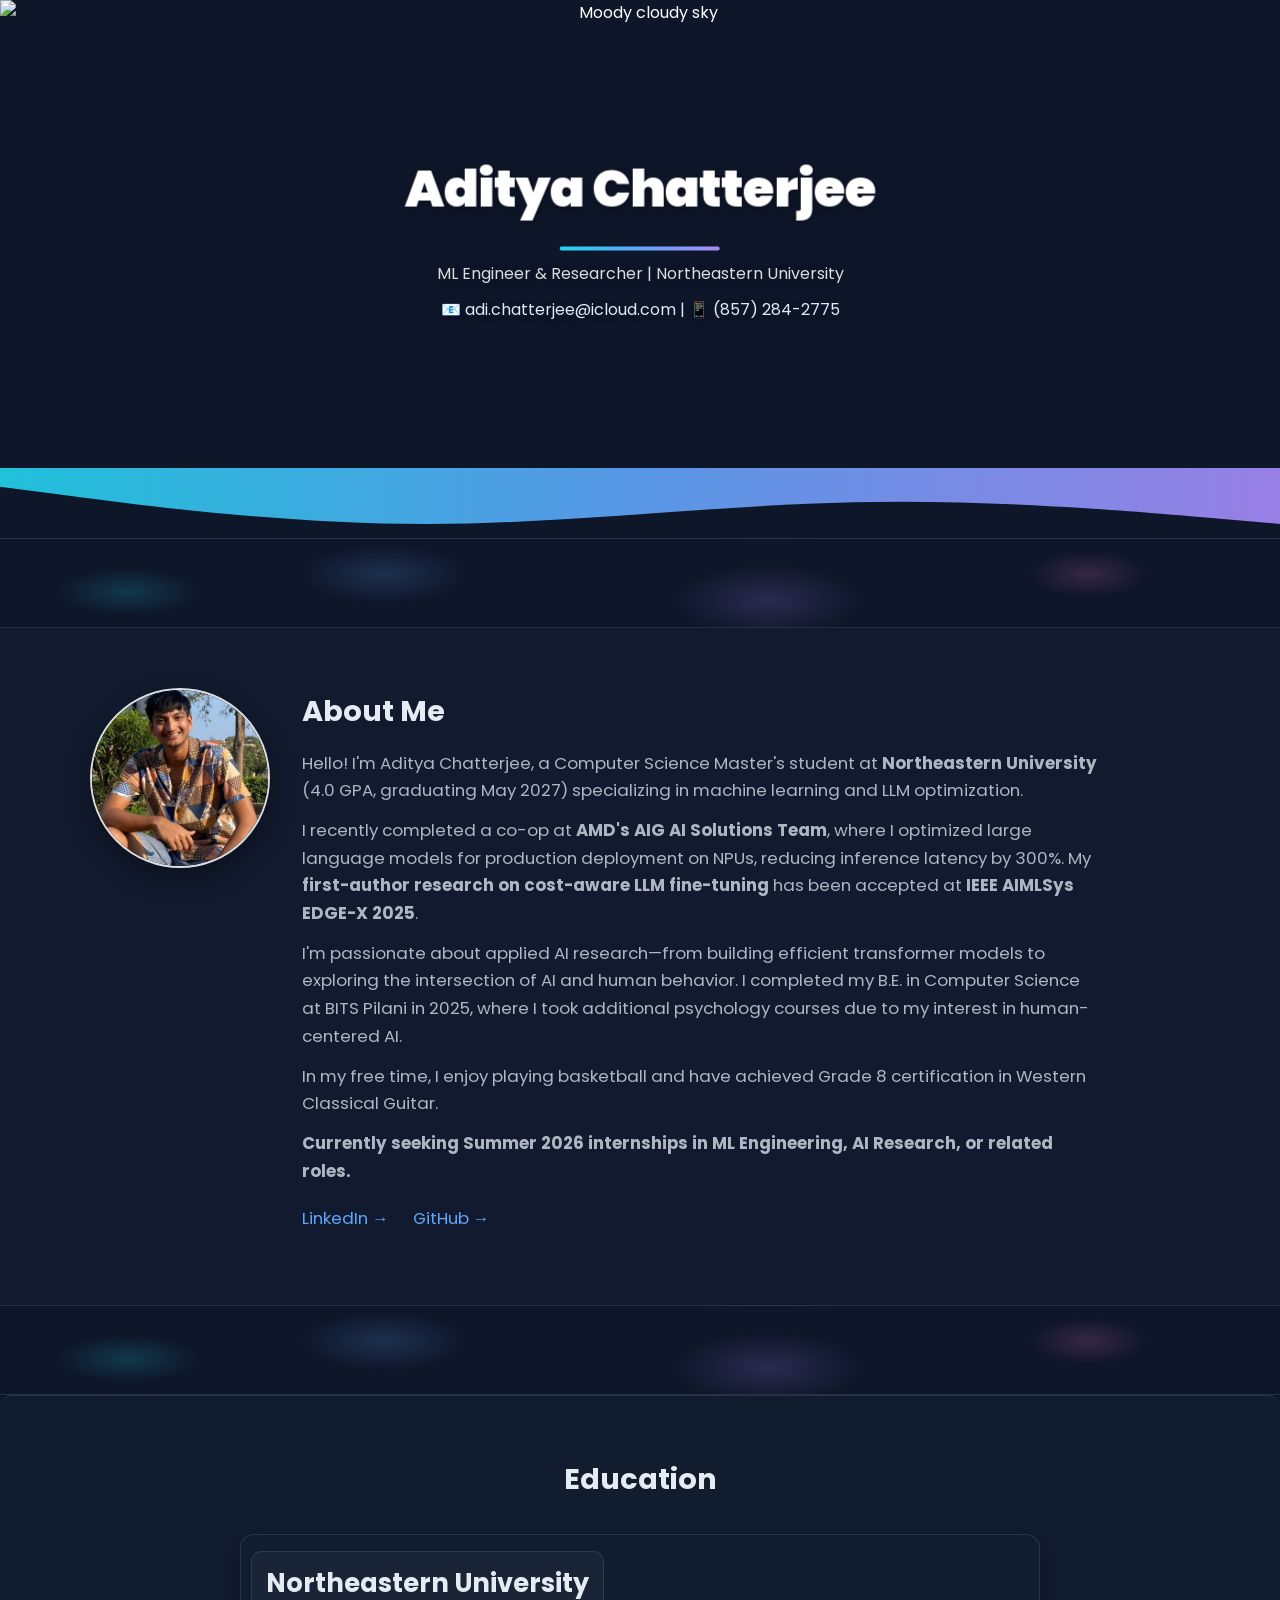
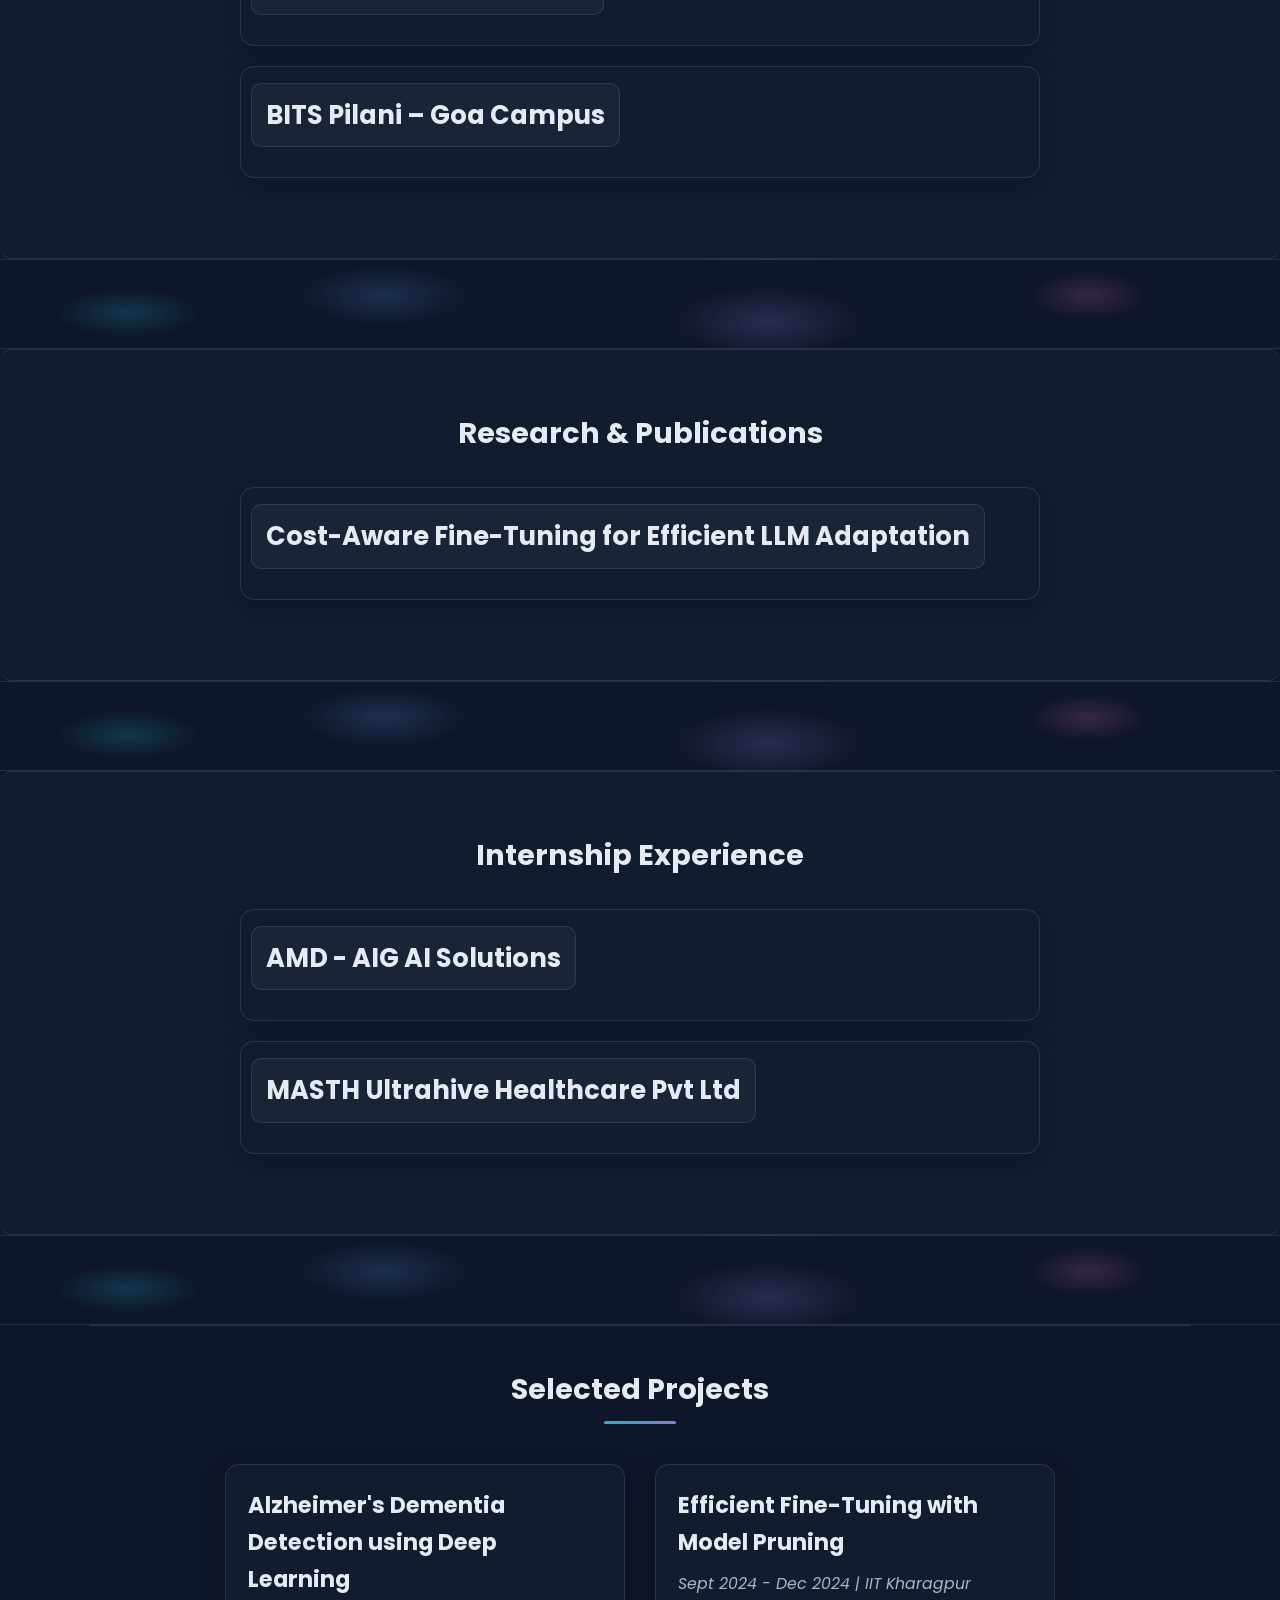
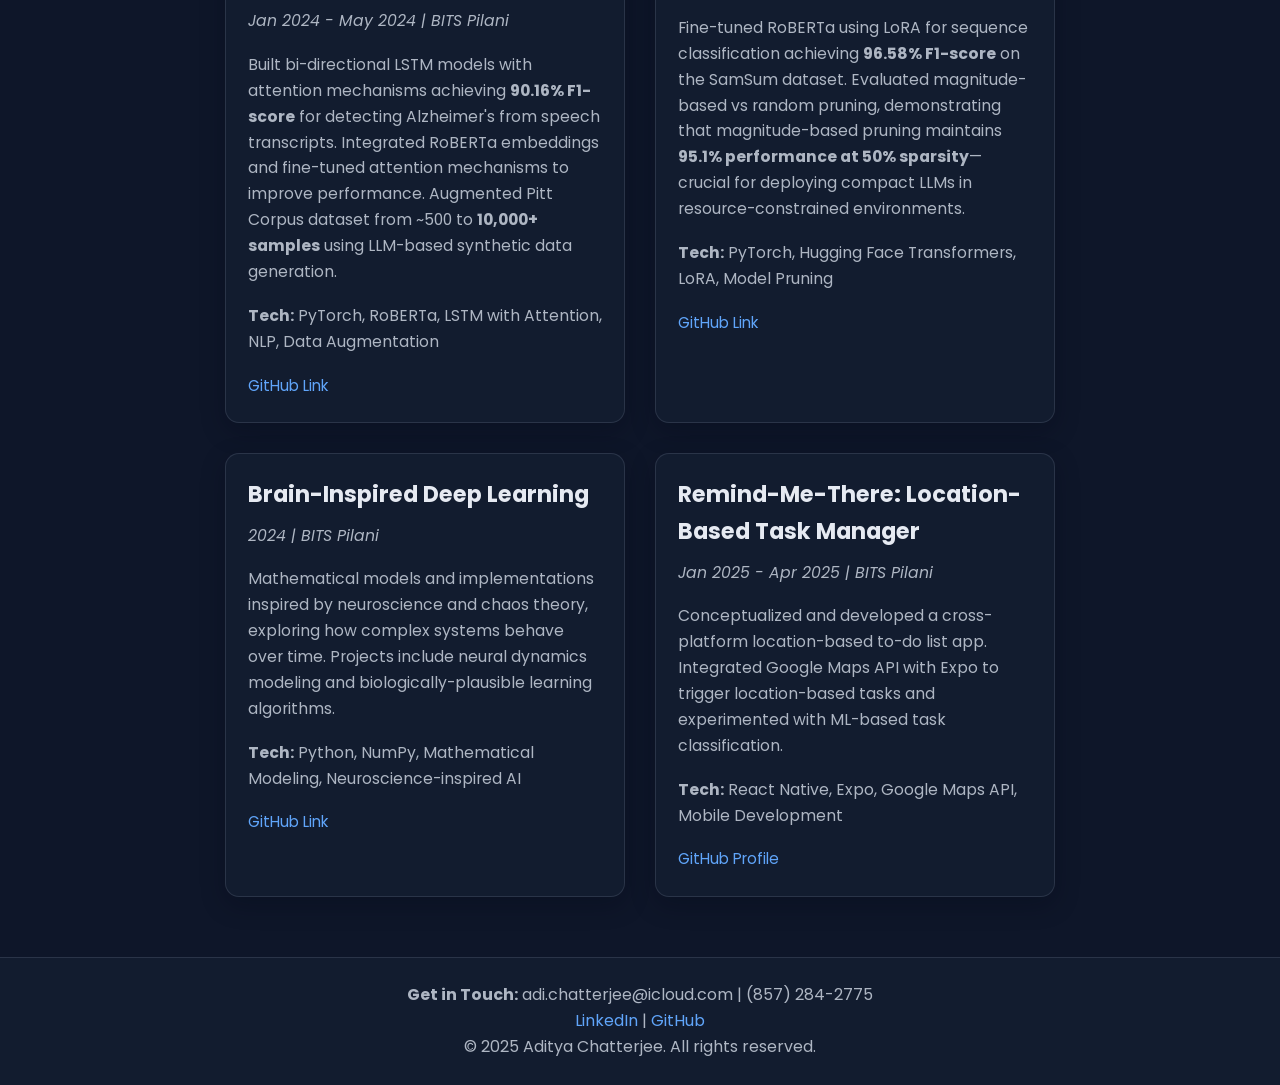
==== docs/index.html @ 405d5b34 "updated website MS info" ====
<!DOCTYPE html>
<html lang="en">
<head>
    <meta charset="UTF-8">
    <meta name="viewport" content="width=device-width, initial-scale=1.0">
    <title>Aditya Chatterjee - ML Engineer & Researcher</title>
    <link href="https://fonts.googleapis.com/css2?family=Poppins:wght@300;400;600&display=swap" rel="stylesheet">
    <link rel="stylesheet" href="styles.css">
</head>
<body>
    <header>
        <div class="wallpaper">
            <img src="https://images.unsplash.com/photo-1500740516770-92bd004b996e?q=80&w=1472&auto=format&fit=crop&ixlib=rb-4.1.0&ixid=M3wxMjA3fDB8MHxwaG90by1wYWdlfHx8fGVufDB8fHx8fA%3D%3D" alt="Moody cloudy sky">
        </div>
        <canvas id="lightning" aria-hidden="true"></canvas>
        <div class="header-text">
            <h1>Aditya Chatterjee</h1>
            <div class="hero-accent"></div>
            <p>ML Engineer & Researcher | Northeastern University</p>
            <div class="hero-words">
                📧 adi.chatterjee@icloud.com | 📱 (857) 284-2775
            </div>
        </div>
    </header>

    <div class="divider-wave" aria-hidden="true">
        <svg viewBox="0 0 1440 120" preserveAspectRatio="none" focusable="false">
            <path d="M0,32L80,48C160,64,320,96,480,96C640,96,800,64,960,58.7C1120,53,1280,75,1360,85.3L1440,96L1440,0L1360,0C1280,0,1120,0,960,0C800,0,640,0,480,0C320,0,160,0,80,0L0,0Z" fill="url(#g)" opacity="0.9"></path>
            <defs>
                <linearGradient id="g" x1="0%" y1="0%" x2="100%" y2="0%">
                    <stop offset="0%" stop-color="#22d3ee"/>
                    <stop offset="50%" stop-color="#60a5fa"/>
                    <stop offset="100%" stop-color="#a78bfa"/>
                </linearGradient>
            </defs>
        </svg>
    </div>

    <div class="divider-aurora" aria-hidden="true"></div>

    <section class="about-me">
        <div class="about-content">
            <img src="dp.png" alt="Aditya Chatterjee" class="profile-pic">
            <div class="about-text">
                <h2>About Me</h2>
                <p>Hello! I'm Aditya Chatterjee, a Computer Science Master's student at <strong>Northeastern University</strong> (4.0 GPA, graduating May 2027) specializing in machine learning and LLM optimization.</p>
                
                <p>I recently completed a co-op at <strong>AMD's AIG AI Solutions Team</strong>, where I optimized large language models for production deployment on NPUs, reducing inference latency by 300%. My <strong>first-author research on cost-aware LLM fine-tuning</strong> has been accepted at <strong>IEEE AIMLSys EDGE-X 2025</strong>.</p>
                
                <p>I'm passionate about applied AI research—from building efficient transformer models to exploring the intersection of AI and human behavior. I completed my B.E. in Computer Science at BITS Pilani in 2025, where I took additional psychology courses due to my interest in human-centered AI.</p>
                
                <p>In my free time, I enjoy playing basketball and have achieved Grade 8 certification in Western Classical Guitar.</p>
                
                <p><strong>Currently seeking Summer 2026 internships in ML Engineering, AI Research, or related roles.</strong></p>
                
                <p style="margin-top: 20px;">
                    <a href="https://www.linkedin.com/in/aditya-chatterjee-b19553233/" target="_blank" style="color: #60a5fa; text-decoration: none; margin-right: 20px;">LinkedIn →</a>
                    <a href="https://github.com/ApriCuz54" target="_blank" style="color: #60a5fa; text-decoration: none;">GitHub →</a>
                </p>
            </div>
        </div>
    </section>

    <div class="divider-aurora" aria-hidden="true"></div>

    <section class="internship-experience">
    <h2>Education</h2>
    
    <article class="internship">
        <h3 class="dropdown-toggle" onclick="toggleContent('northeastern')">Northeastern University</h3>
        <div id="northeastern" class="dropdown-content">
            <p><strong>Master of Science in Computer Science</strong> | Expected May 2027 | Boston, MA</p>
            <p><strong>GPA:</strong> 4.0/4.0</p>
            <p><strong>Relevant Coursework:</strong> Foundations of Artificial Intelligence (Reinforcement Learning, Search Algorithms, Hidden Markov Models), Programming Design Paradigms, Algorithms</p>
            <p><strong>Key Projects:</strong> Implemented Q-learning for game AI, built sentiment classifiers using logistic regression, developed semantic parsers for natural language understanding, designed calendar application using MVC architecture with comprehensive event management and scheduling features</p>
        </div>
    </article>
    
    <article class="internship">
        <h3 class="dropdown-toggle" onclick="toggleContent('bitspilani')">BITS Pilani – Goa Campus</h3>
        <div id="bitspilani" class="dropdown-content">
            <p><strong>Bachelor of Engineering in Computer Science</strong> | Graduated May 2025 | Goa, India</p>
            <p><strong>GPA:</strong> 7.96/10.0</p>
            <p><strong>Relevant Coursework:</strong> Artificial Intelligence, Deep Learning, Brain-Inspired Deep Learning, Human-Computer Interaction, Data Structures & Algorithms, Design & Analysis of Algorithms, Computer Networks, Psychology (electives)</p>
        </div>
    </article>
</section>

    <div class="divider-aurora" aria-hidden="true"></div>

    <section class="internship-experience">
        <h2>Research & Publications</h2>
        
        <article class="internship">
            <h3 class="dropdown-toggle" onclick="toggleContent('research')">Cost-Aware Fine-Tuning for Efficient LLM Adaptation</h3>
            <div id="research" class="dropdown-content">
                <p><strong>First Author</strong> | <em>IEEE AIMLSys EDGE-X 2025 (Accepted)</em> | Jan 2025 - June 2025</p>
                <p><strong>BITS Pilani, Goa Campus</strong></p>
                
                <h4 style="color: #60a5fa; margin-top: 15px;">Research Overview</h4>
                <p>Conducted a comprehensive system-level study addressing one of the most pressing challenges in production LLM deployment: <strong>balancing model performance with computational and financial costs</strong>. This research provides practitioners with actionable, hardware-specific recommendations for efficient fine-tuning across diverse computational environments.</p>
                
                <h4 style="color: #60a5fa; margin-top: 15px;">Key Findings & Impact</h4>
                <ul style="color: var(--muted); margin-left: 20px; line-height: 1.8;">
                    <li><strong>Identified a dominant fine-tuning strategy:</strong> Freezing all but the top two transformer layers achieves <strong>perfect accuracy (100%)</strong> matching full fine-tuning while training only <strong>9% of parameters</strong> and reducing CPU training time by up to <strong>86%</strong></li>
                    <li><strong>Multi-hardware benchmark:</strong> Evaluated PEFT methods (LoRA, layer freezing) across CPU, T4, L4, and A100 GPUs, providing the first comprehensive cost-performance analysis across this hardware spectrum</li>
                    <li><strong>Hyperparameter optimization efficiency:</strong> Demonstrated that Random Search reduces tuning time by <strong>30%</strong> with only marginal performance trade-offs compared to Grid Search</li>
                    <li><strong>Financial cost analysis:</strong> Quantified real-world cloud deployment costs and introduced "Loss Reduction per Dollar" metric, showing CPU-based freeze strategies deliver <strong>3x better value</strong> than GPU alternatives for budget-constrained scenarios</li>
                    <li><strong>Production-ready recommendations:</strong> Delivered hardware-specific blueprints enabling practitioners to select optimal configurations based on their primary constraint (speed, budget, or balanced approach)</li>
                </ul>
                
                <h4 style="color: #60a5fa; margin-top: 15px;">Technical Contributions</h4>
                <ul style="color: var(--muted); margin-left: 20px; line-height: 1.8;">
                    <li>Benchmarked modern PEFT techniques including LoRA (ranks 4 and 8), BitFit-style approaches, and layer-freezing strategies across multiple model architectures (DistilBERT, BERT, LLaMA-3.2-1B)</li>
                    <li>Designed multi-stage experimental methodology combining hyperparameter optimization analysis with system-level PEFT benchmarking</li>
                    <li>Collected fine-grained system metrics: peak GPU memory utilization, real-time GPU usage percentages, gradient norms, and end-to-end training latency</li>
                    <li>Conducted experiments on diverse NLP tasks: sentiment classification (IMDb, 5K samples) and instruction-following (Alpaca dataset)</li>
                </ul>
                
                <h4 style="color: #60a5fa; margin-top: 15px;">Real-World Impact</h4>
                <p>This research directly addresses the prohibitive costs of LLM fine-tuning in pay-per-use cloud environments. By demonstrating that simple layer-freezing strategies can match full fine-tuning performance while dramatically reducing computational requirements, this work makes powerful AI more accessible to:</p>
                <ul style="color: var(--muted); margin-left: 20px; line-height: 1.8;">
                    <li><strong>Startups and small teams</strong> with limited GPU budgets who can achieve production-quality results on CPUs</li>
                    <li><strong>Enterprise ML teams</strong> seeking to optimize cloud spending without sacrificing model quality</li>
                    <li><strong>Academic researchers</strong> who need cost-effective experimentation strategies</li>
                    <li><strong>Edge AI applications</strong> requiring efficient on-device model adaptation</li>
                </ul>
                
                <h4 style="color: #60a5fa; margin-top: 15px;">Technologies & Methods</h4>
                <p><strong>Frameworks:</strong> PyTorch, Hugging Face Transformers, LLaMA-Factory, Unsloth</p>
                <p><strong>PEFT Methods:</strong> LoRA (Low-Rank Adaptation), Layer Freezing, BitFit-style bias tuning</p>
                <p><strong>Optimization:</strong> Grid Search, Random Search, Bayesian Optimization (Optuna with TPE sampler)</p>
                <p><strong>Hardware:</strong> NVIDIA A100, L4, T4 GPUs; CPU-based training environments</p>
                <p><strong>Metrics:</strong> Training time, peak memory usage, GPU utilization, parameter efficiency, cost-per-run analysis</p>
                
                <p style="margin-top: 20px;"><a href="https://www.aimlsystems.org/2025/workshop-edge-x/" target="_blank" style="color: #60a5fa;">View Conference Details →</a></p>
            </div>
        </article>
    </section>

    <div class="divider-aurora" aria-hidden="true"></div>

    <section class="internship-experience">
        <h2>Internship Experience</h2>
        
        <article class="internship">
            <h3 class="dropdown-toggle" onclick="toggleContent('amd')">AMD - AIG AI Solutions</h3>
            <div id="amd" class="dropdown-content">
                <p><strong>Co-op/Intern, AI Solutions Team</strong> | May 2024 - December 2024 | Hyderabad, India</p>
                <p>During my internship at AMD, I worked on optimizing large language models (LLMs) to run efficiently on Neural Processing Units (NPUs), with a specific focus on ensuring compatibility with AMD's RyzenAI chips. My team's primary focus was enabling Copilot+ on Windows machines globally. This task required an in-depth understanding of LLM architecture and familiarity with machine learning frameworks like ONNX and ONNXRuntime.</p>
                <p>To meet the goals, I developed a production-level package designed to optimize LLMs by pre-processing model layers and formatting data for efficient NPU deployment. This package, which was sent to customers, delivered up to a <strong>300% improvement in model initialization speed</strong> on NPUs. This efficiency gain allowed for reduced CPU utilization, making the models more power-efficient by allowing the CPU to handle other tasks simultaneously.</p>
                <p>In addition to building the package, I developed a comprehensive set of testing tools to ensure these optimizations were stable across different NPU configurations, preventing performance regressions. I also implemented a graph comparison script using graph isomorphism techniques, which expedited the process of checking compatibility with frequently updated LLM versions. This script saved the team approximately <strong>five man-hours each week</strong> and streamlined the deployment process, ensuring that AMD's global Copilot+ deployment remained robust and performant.</p>
                <p><strong>Impact:</strong> Directly supported AMD's mission to optimize AI solutions for global deployment, demonstrating the importance of efficient, production-level code in high-performance environments.</p>
            </div>
        </article>
        
        <article class="internship">
            <h3 class="dropdown-toggle" onclick="toggleContent('ultrahive')">MASTH Ultrahive Healthcare Pvt Ltd</h3>
            <div id="ultrahive" class="dropdown-content">
                <p><strong>Business Growth Intern</strong> | 2023 | Remote</p>
                <p>At MASTH Ultrahive Healthcare Pvt Ltd, a startup dedicated to promoting emotional wellness among teenagers in India, I worked as part of the Business Growth team to build and execute Go-To-Market (GTM) strategies that significantly expanded the startup's online reach and presence. My focus was on raising awareness for mental health in teenagers by creating a strong digital presence and engaging target audiences through strategic online campaigns.</p>
                <p>My role included conducting extensive market research to understand the competitive landscape and identify opportunities for MASTH to stand out. I designed and developed the company's website and landing pages, conducting A/B tests to improve conversion rates, and running digital advertising campaigns on platforms like Google and Facebook. These campaigns brought over <strong>100,000 impressions</strong> and drove targeted traffic to our platforms, effectively raising awareness and engagement.</p>
                <p>Through detailed analysis of visitor behavior and campaign performance, I optimized our strategies to generate quality leads, achieving a <strong>conversion rate of 5%</strong> from over 2,000 unique visitors. This digital approach greatly increased the startup's visibility, as it had previously relied mostly on word-of-mouth and local outreach to schools. My contributions were recognized, and I was awarded <strong>Best Intern out of 25 interns</strong>. I was also invited to continue working with the company, highlighting the impact of my work on supporting the well-being of young people in India.</p>
                <p>By leveraging a data-driven approach to digital marketing, I helped MASTH engage with a broader audience and demonstrated the importance of innovative solutions in promoting mental wellness. This internship honed my skills in market research, digital marketing, and the practical application of business growth strategies in a socially impactful domain.</p>
            </div>
        </article>
    </section>

    <div class="divider-aurora" aria-hidden="true"></div>

    <section class="projects">
        <h2 class="section-title">Selected Projects</h2>
        
        <article class="project">
            <h2>Alzheimer's Dementia Detection using Deep Learning</h2>
            <p><em>Jan 2024 - May 2024 | BITS Pilani</em></p>
            <p>Built bi-directional LSTM models with attention mechanisms achieving <strong>90.16% F1-score</strong> for detecting Alzheimer's from speech transcripts. Integrated RoBERTa embeddings and fine-tuned attention mechanisms to improve performance. Augmented Pitt Corpus dataset from ~500 to <strong>10,000+ samples</strong> using LLM-based synthetic data generation.</p>
            <p><strong>Tech:</strong> PyTorch, RoBERTa, LSTM with Attention, NLP, Data Augmentation</p>
            <a href="https://github.com/ApriCuz54/DementiaDetection" class="project-link" target="_blank">GitHub Link</a>
        </article>

        <article class="project">
            <h2>Efficient Fine-Tuning with Model Pruning</h2>
            <p><em>Sept 2024 - Dec 2024 | IIT Kharagpur</em></p>
            <p>Fine-tuned RoBERTa using LoRA for sequence classification achieving <strong>96.58% F1-score</strong> on the SamSum dataset. Evaluated magnitude-based vs random pruning, demonstrating that magnitude-based pruning maintains <strong>95.1% performance at 50% sparsity</strong>—crucial for deploying compact LLMs in resource-constrained environments.</p>
            <p><strong>Tech:</strong> PyTorch, Hugging Face Transformers, LoRA, Model Pruning</p>
            <a href="https://github.com/ApriCuz54/LLM_Optimization" class="project-link" target="_blank">GitHub Link</a>
        </article>

        <article class="project">
            <h2>Brain-Inspired Deep Learning</h2>
            <p><em>2024 | BITS Pilani</em></p>
            <p>Mathematical models and implementations inspired by neuroscience and chaos theory, exploring how complex systems behave over time. Projects include neural dynamics modeling and biologically-plausible learning algorithms.</p>
            <p><strong>Tech:</strong> Python, NumPy, Mathematical Modeling, Neuroscience-inspired AI</p>
            <a href="https://github.com/ApriCuz54/BIDL_projects" class="project-link" target="_blank">GitHub Link</a>
        </article>

        <article class="project">
            <h2>Remind-Me-There: Location-Based Task Manager</h2>
            <p><em>Jan 2025 - Apr 2025 | BITS Pilani</em></p>
            <p>Conceptualized and developed a cross-platform location-based to-do list app. Integrated Google Maps API with Expo to trigger location-based tasks and experimented with ML-based task classification.</p>
            <p><strong>Tech:</strong> React Native, Expo, Google Maps API, Mobile Development</p>
            <a href="https://github.com/ApriCuz54" class="project-link" target="_blank">GitHub Profile</a>
        </article>
    </section>
    
    <footer>
        <p><strong>Get in Touch:</strong> adi.chatterjee@icloud.com | (857) 284-2775</p>
        <p><a href="https://www.linkedin.com/in/aditya-chatterjee-b19553233/" target="_blank" style="color: #60a5fa; text-decoration: none;">LinkedIn</a> | <a href="https://github.com/ApriCuz54" target="_blank" style="color: #60a5fa; text-decoration: none;">GitHub</a></p>
        <p>&copy; 2025 Aditya Chatterjee. All rights reserved.</p>
    </footer>

    <script src="script.js"></script>
</body>
</html>
---- docs/styles.css ----
/* Resetting some default styles */
* {
    margin: 0;
    padding: 0;
    box-sizing: border-box;
}

html {
    scroll-behavior: smooth;
}

:root {
    --bg: #0e1629;
    --bg-elevated: #121c2f;
    --section-alt: #111a2e;
    --text: #e6eaf2;
    --muted: #aeb6c3;
    --primary: #60a5fa;
    --primary-hover: #3b82f6;
    --card-bg: #121c2f;
    --card-border: rgba(148, 163, 184, 0.18);
    --shadow: 0 8px 24px rgba(2, 6, 23, 0.28);
    --shadow-hover: 0 14px 32px rgba(2, 6, 23, 0.4);
}

body {
    font-family: 'Poppins', sans-serif;
    line-height: 1.65;
    background-color: var(--bg);
    color: var(--text);
    margin: 0;
}

.wallpaper img {
    width: 100%;
    height: 52vh;
    object-fit: cover;
    display: block;
}

header {
    position: relative;
    text-align: center;
    color: white;
}

#lightning {
    position: absolute;
    inset: 0;
    width: 100%;
    height: 100%;
    pointer-events: none;
}

header::after {
    content: none;
}

.header-text {
    position: absolute;
    top: 50%;
    left: 50%;
    transform: translate(-50%, -50%);
    color: #ffffff;
    background: transparent;
    text-shadow: 0 2px 10px rgba(0,0,0,0.35);
    display: flex;
    flex-direction: column;
    align-items: center;
    gap: 10px;
}

.header-text h1 {
    transform: perspective(800px) rotateX(var(--rx, 0deg)) rotateY(var(--ry, 0deg));
    transition: transform 0.08s ease-out;
    will-change: transform;
}

header h1 {
    font-size: 3.2rem;
    font-weight: 900;
    letter-spacing: -0.02em;
    margin-bottom: 6px;
}

header p {
    font-size: 1rem;
    font-weight: 400;
    color: rgba(255,255,255,0.86);
}

/* Hero accent + rotating words */
.hero-accent {
    height: 4px;
    width: 160px;
    background: linear-gradient(90deg, #22d3ee, #60a5fa, #a78bfa);
    border-radius: 999px;
    animation: shimmer 2.4s ease-in-out infinite;
}

.hero-tags {
    display: flex;
    gap: 10px;
    list-style: none;
    margin-top: 8px;
}
.hero-tags li {
    background: linear-gradient(90deg, rgba(34,211,238,0.18), rgba(96,165,250,0.18));
    border: 1px solid rgba(148,163,184,0.28);
    color: var(--text);
    padding: 6px 10px;
    border-radius: 999px;
    font-size: 0.8rem;
    backdrop-filter: blur(2px);
}

.hero-words {
    height: 24px;
    display: flex;
    align-items: center;
    gap: 8px;
    font-size: 1rem;
    color: #dbeafe;
}

#rotating-text {
    transition: opacity 0.25s ease;
}

@keyframes shimmer {
    0% { filter: brightness(0.9); transform: translateX(-6px); }
    50% { filter: brightness(1.3); transform: translateX(6px); }
    100% { filter: brightness(0.9); transform: translateX(-6px); }
}

/* Adding styles for the About Me section */
.about-me {
    text-align: center;
    padding: 60px 20px;
    background-color: var(--section-alt);
    margin-bottom: 0;
}

.about-content {
    display: flex;
    flex-direction: column;
    align-items: center;
    gap: 20px;
}

.profile-pic {
    width: 160px;
    height: 160px;
    border-radius: 50%;
    object-fit: cover;
    border: 2px solid rgba(255,255,255,0.85);
    box-shadow: 0 10px 24px rgba(0,0,0,0.35);
}

.about-text {
    max-width: 800px;
    text-align: left;
}

.about-text h2 {
    font-size: 1.8rem;
    font-weight: 700;
    margin-bottom: 14px;
}

.about-text p {
    font-size: 1.05rem;
    color: var(--muted);
    margin-bottom: 12px;
}

/* Projects section */
.projects {
    display: flex;
    flex-wrap: wrap;
    justify-content: center;
    gap: 30px;
    padding: 40px 20px 60px;
    max-width: 1100px;
    margin: 0 auto;
    border-top: 1px solid var(--card-border);
}

.divider-wave svg {
    display: block;
    width: 100%;
    height: 70px;
}

/* Aurora dividers */
.divider-aurora {
    height: 90px;
    background: radial-gradient(120px 40px at 10% 60%, rgba(34,211,238,0.18), transparent 60%),
                radial-gradient(140px 50px at 30% 40%, rgba(96,165,250,0.18), transparent 60%),
                radial-gradient(160px 60px at 60% 70%, rgba(167,139,250,0.18), transparent 60%),
                radial-gradient(100px 40px at 85% 40%, rgba(244,114,182,0.18), transparent 60%);
    border-top: 1px solid var(--card-border);
    border-bottom: 1px solid var(--card-border);
}

.section-title {
    width: 100%;
    font-size: 1.8rem;
    font-weight: 700;
    text-align: center;
    margin: 0 0 10px 0;
    color: var(--text);
}
.section-title::after {
    content: "";
    display: block;
    height: 3px;
    width: 72px;
    margin: 8px auto 0;
    border-radius: 999px;
    background: linear-gradient(90deg, #22d3ee, #60a5fa, #a78bfa);
    opacity: 0.85;
}

.project {
    background-color: var(--card-bg);
    border: 1px solid var(--card-border);
    border-radius: 14px;
    box-shadow: var(--shadow);
    max-width: 400px;
    padding: 22px;
    transition: transform 0.25s ease, box-shadow 0.25s ease, border-color 0.25s ease;
    position: relative;
    overflow: hidden;
}

.project:hover {
    transform: translateY(-6px);
    box-shadow: 0 18px 40px rgba(59, 130, 246, 0.12), var(--shadow-hover);
    border-color: rgba(148,163,184,0.28);
}

/* Interactive glow that follows the cursor */
.project::after,
.internship::after {
    content: "";
    position: absolute;
    inset: -1px;
    background: radial-gradient(200px circle at var(--mx, 0%) var(--my, 0%), rgba(96,165,250,0.15), transparent 40%);
    pointer-events: none;
    opacity: 0;
    transition: opacity 0.25s ease;
}

.project:hover::after,
.internship:hover::after {
    opacity: 1;
}

.project h2 {
    font-size: 1.4rem;
    color: var(--text);
    margin-bottom: 10px;
}

.project p {
    font-size: 0.98rem;
    color: var(--muted);
    margin-bottom: 18px;
}

.project-link {
    display: inline-block;
    font-size: 0.95rem;
    color: var(--primary);
    background: transparent;
    text-decoration: none;
    padding: 0 0 2px 0;
    border-radius: 8px;
    box-shadow: none;
    background-image: linear-gradient(currentColor, currentColor);
    background-size: 0% 1px;
    background-position: 0 100%;
    background-repeat: no-repeat;
    transition: color 0.2s ease, background-size 0.25s ease;
}

.project-link:hover {
    color: var(--primary-hover);
    background-size: 100% 1px;
}

footer {
    text-align: center;
    padding: 24px;
    background-color: var(--bg-elevated);
    color: var(--muted);
    border-top: 1px solid var(--card-border);
}

@media (max-width: 768px) {
    .project {
        max-width: 90%;
    }
}

@media (min-width: 900px) {
    .about-content {
        flex-direction: row;
        align-items: flex-start;
        gap: 32px;
        max-width: 1100px;
        margin: 0 auto;
    }
    .profile-pic {
        width: 180px;
        height: 180px;
    }
}

.internship-experience {
    padding: 50px 20px;
    background-color: #ffffff;
    text-align: center;
}

.internship-experience h2 {
    font-size: 2rem;
    font-weight: 600;
    margin-bottom: 30px;
}

.internship {
    max-width: 800px;
    margin: 0 auto 24px;
    text-align: left;
    padding: 16px;
    background: var(--card-bg);
    border: 1px solid var(--card-border);
    border-radius: 14px;
    box-shadow: var(--shadow);
    transition: transform 0.25s ease, box-shadow 0.25s ease, border-color 0.25s ease;
    position: relative;
    overflow: hidden;
}

.internship h3 {
    font-size: 1.6rem;
    color: var(--text);
    margin-bottom: 10px;
}

.internship p {
    font-size: 1rem;
    color: var(--muted);
    margin-bottom: 15px;
}

/* Internship section styling */
.internship-experience {
    padding: 60px 20px;
    background: var(--bg-elevated);
    color: var(--text);
    text-align: center;
    border-radius: 12px;
    margin: 0;
    border-top: 1px solid var(--card-border);
    border-bottom: 1px solid var(--card-border);
}

.internship-experience h2 {
    font-size: 1.8rem;
    font-weight: 700;
    margin-bottom: 30px;
    color: var(--text);
}

.internship {
    max-width: 800px;
    margin: 0 auto 20px;
    text-align: left;
    padding: 10px;
}

.dropdown-toggle {
    font-size: 1.05rem;
    color: var(--text);
    cursor: pointer;
    margin: 6px 0 12px;
    font-weight: 700;
    background: rgba(148,163,184,0.06);
    padding: 10px 14px;
    border-radius: 10px;
    border: 1px solid rgba(148,163,184, 0.18);
    transition: background 0.25s ease, border-color 0.25s ease, transform 0.2s ease;
    position: relative;
    display: inline-block;
    text-decoration: none;
    background-image: linear-gradient(currentColor, currentColor);
    background-size: 0% 2px;
    background-position: 0 100%;
    background-repeat: no-repeat;
}

.dropdown-toggle:hover {
    background: rgba(148,163,184,0.12);
    background-size: 100% 2px;
    transform: translateY(-1px);
}

.dropdown-content {
    max-height: 0;
    overflow: hidden;
    padding: 0 15px;
    background-color: rgba(255,255,255,0.02);
    color: var(--muted);
    border-left: 3px solid rgba(148,163,184,0.22);
    border-radius: 10px;
    margin-top: 10px;
    transition: max-height 0.4s ease, padding 0.4s ease;
}

.dropdown-content.open {
    max-height: 800px; /* increased height to accommodate longer content */
    overflow-y: auto;  /* adds a scrollbar if content exceeds the box height */
    padding: 10px 15px;
}

.dropdown-content p {
    margin: 10px 0;
}

/* Reveal on scroll */
.reveal {
    opacity: 0;
    transform: translateY(16px);
    transition: opacity 0.6s ease, transform 0.6s ease;
}
.reveal.visible {
    opacity: 1;
    transform: translateY(0);
}

/* Welcome overlay */
/* Removed welcome overlay styles */
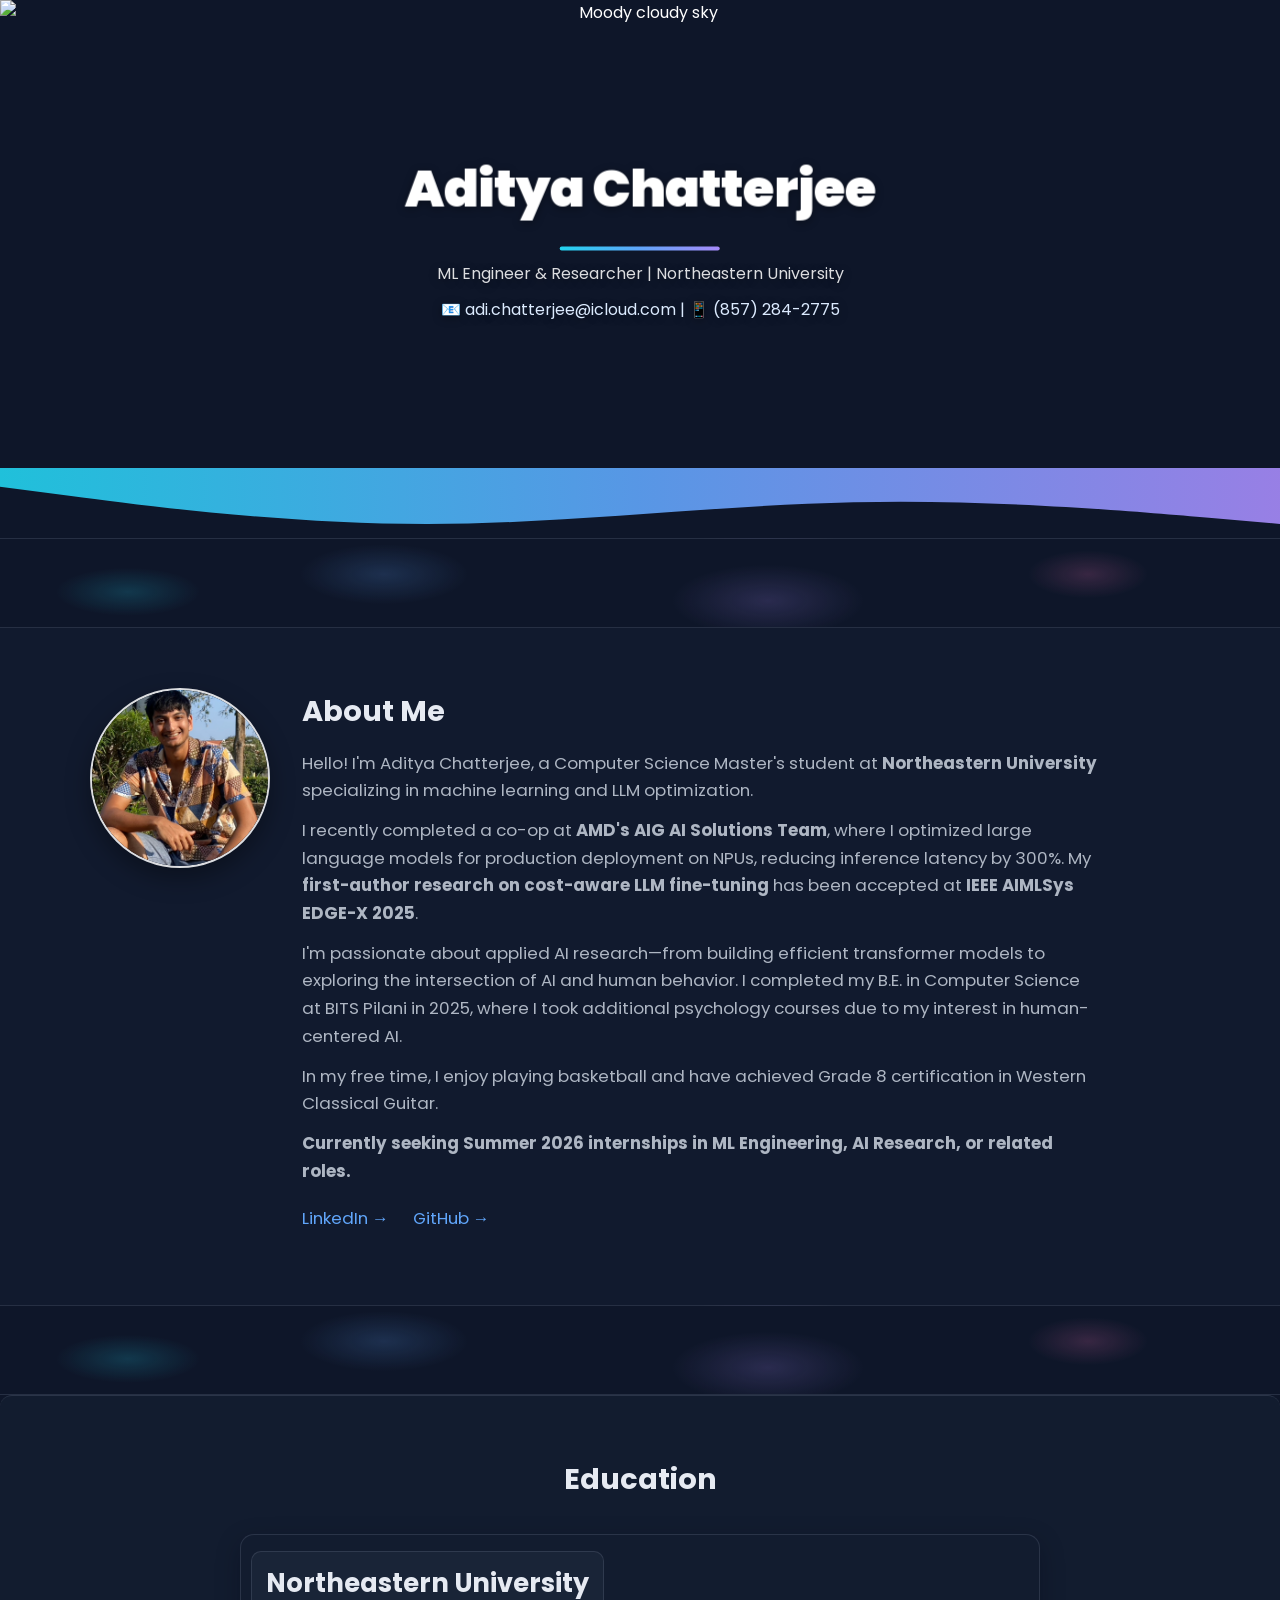
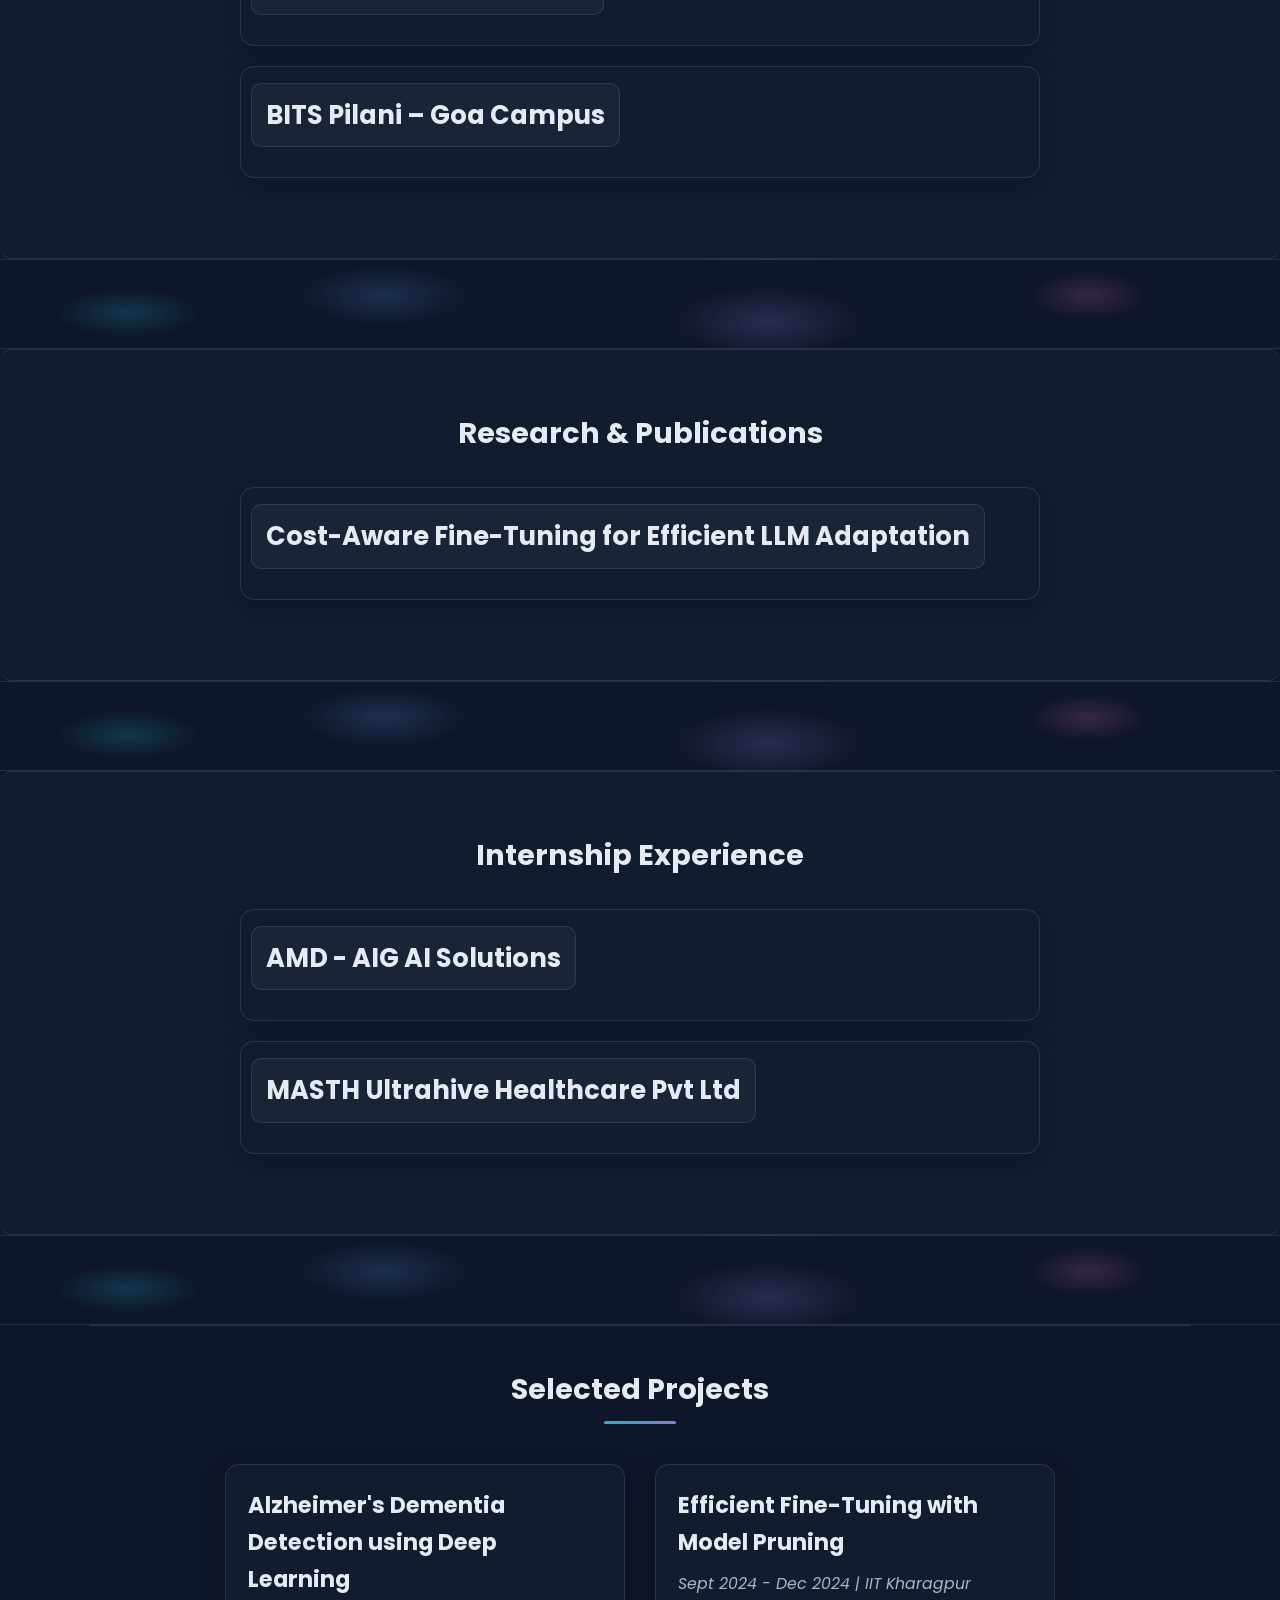
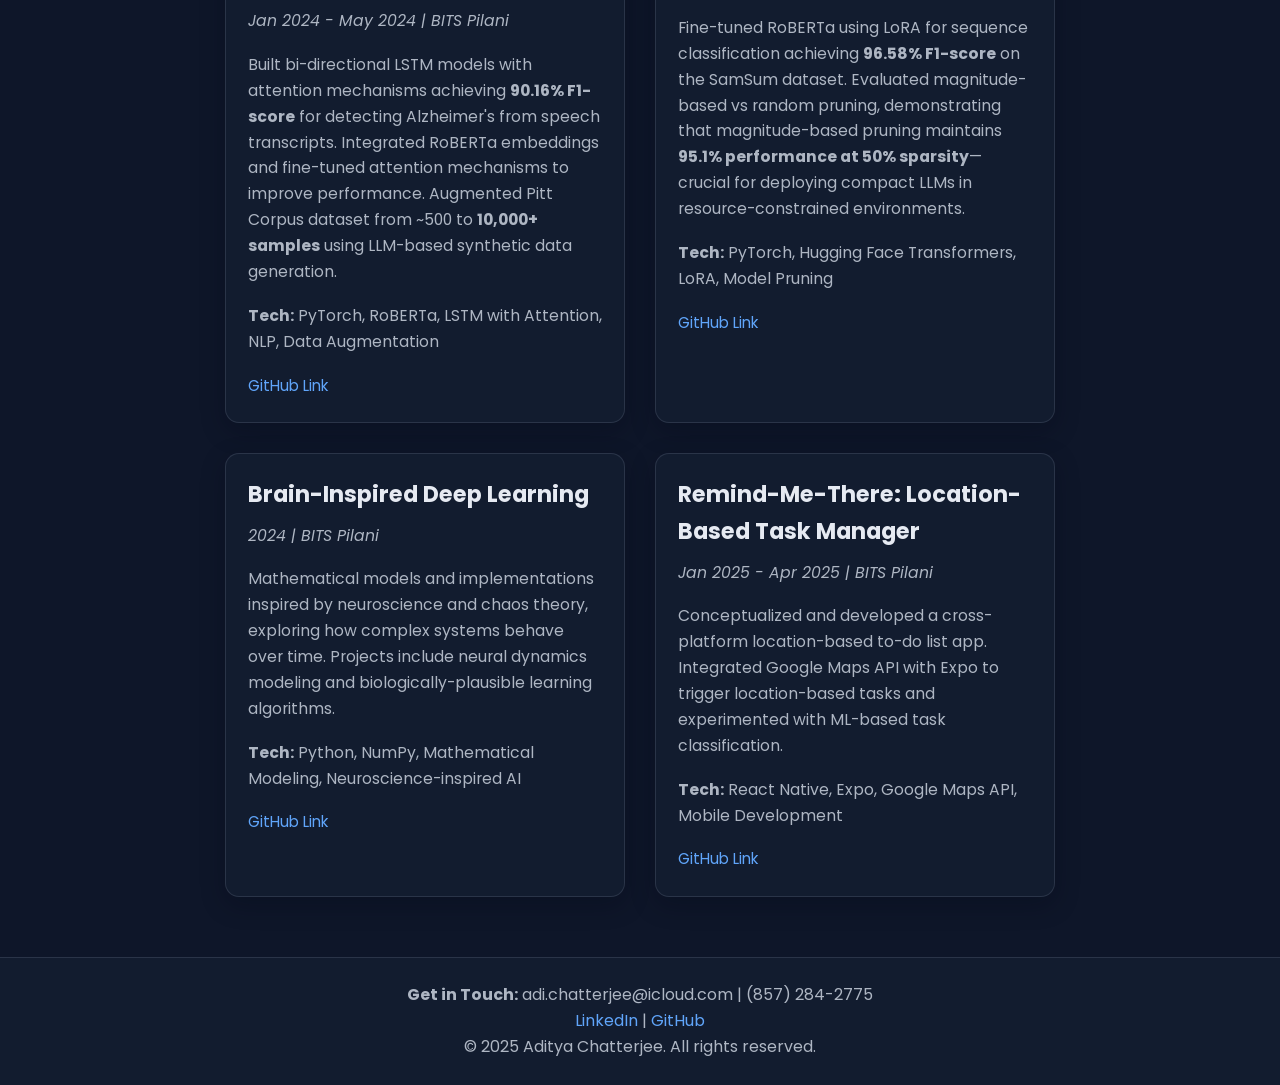
==== commit 49704b60: "github updates" ====
--- a/docs/index.html
+++ b/docs/index.html
@@ -43,7 +43,7 @@
             <img src="dp.png" alt="Aditya Chatterjee" class="profile-pic">
             <div class="about-text">
                 <h2>About Me</h2>
-                <p>Hello! I'm Aditya Chatterjee, a Computer Science Master's student at <strong>Northeastern University</strong> (4.0 GPA, graduating May 2027) specializing in machine learning and LLM optimization.</p>
+                <p>Hello! I'm Aditya Chatterjee, a Computer Science Master's student at <strong>Northeastern University</strong>  specializing in machine learning and LLM optimization.</p>
                 
                 <p>I recently completed a co-op at <strong>AMD's AIG AI Solutions Team</strong>, where I optimized large language models for production deployment on NPUs, reducing inference latency by 300%. My <strong>first-author research on cost-aware LLM fine-tuning</strong> has been accepted at <strong>IEEE AIMLSys EDGE-X 2025</strong>.</p>
                 
@@ -200,7 +200,7 @@
             <p><em>Jan 2025 - Apr 2025 | BITS Pilani</em></p>
             <p>Conceptualized and developed a cross-platform location-based to-do list app. Integrated Google Maps API with Expo to trigger location-based tasks and experimented with ML-based task classification.</p>
             <p><strong>Tech:</strong> React Native, Expo, Google Maps API, Mobile Development</p>
-            <a href="https://github.com/ApriCuz54" class="project-link" target="_blank">GitHub Profile</a>
+            <a href="https://github.com/thomas-sabu/remind-me-there.git" class="project-link" target="_blank">GitHub Link</a>
         </article>
     </section>
     
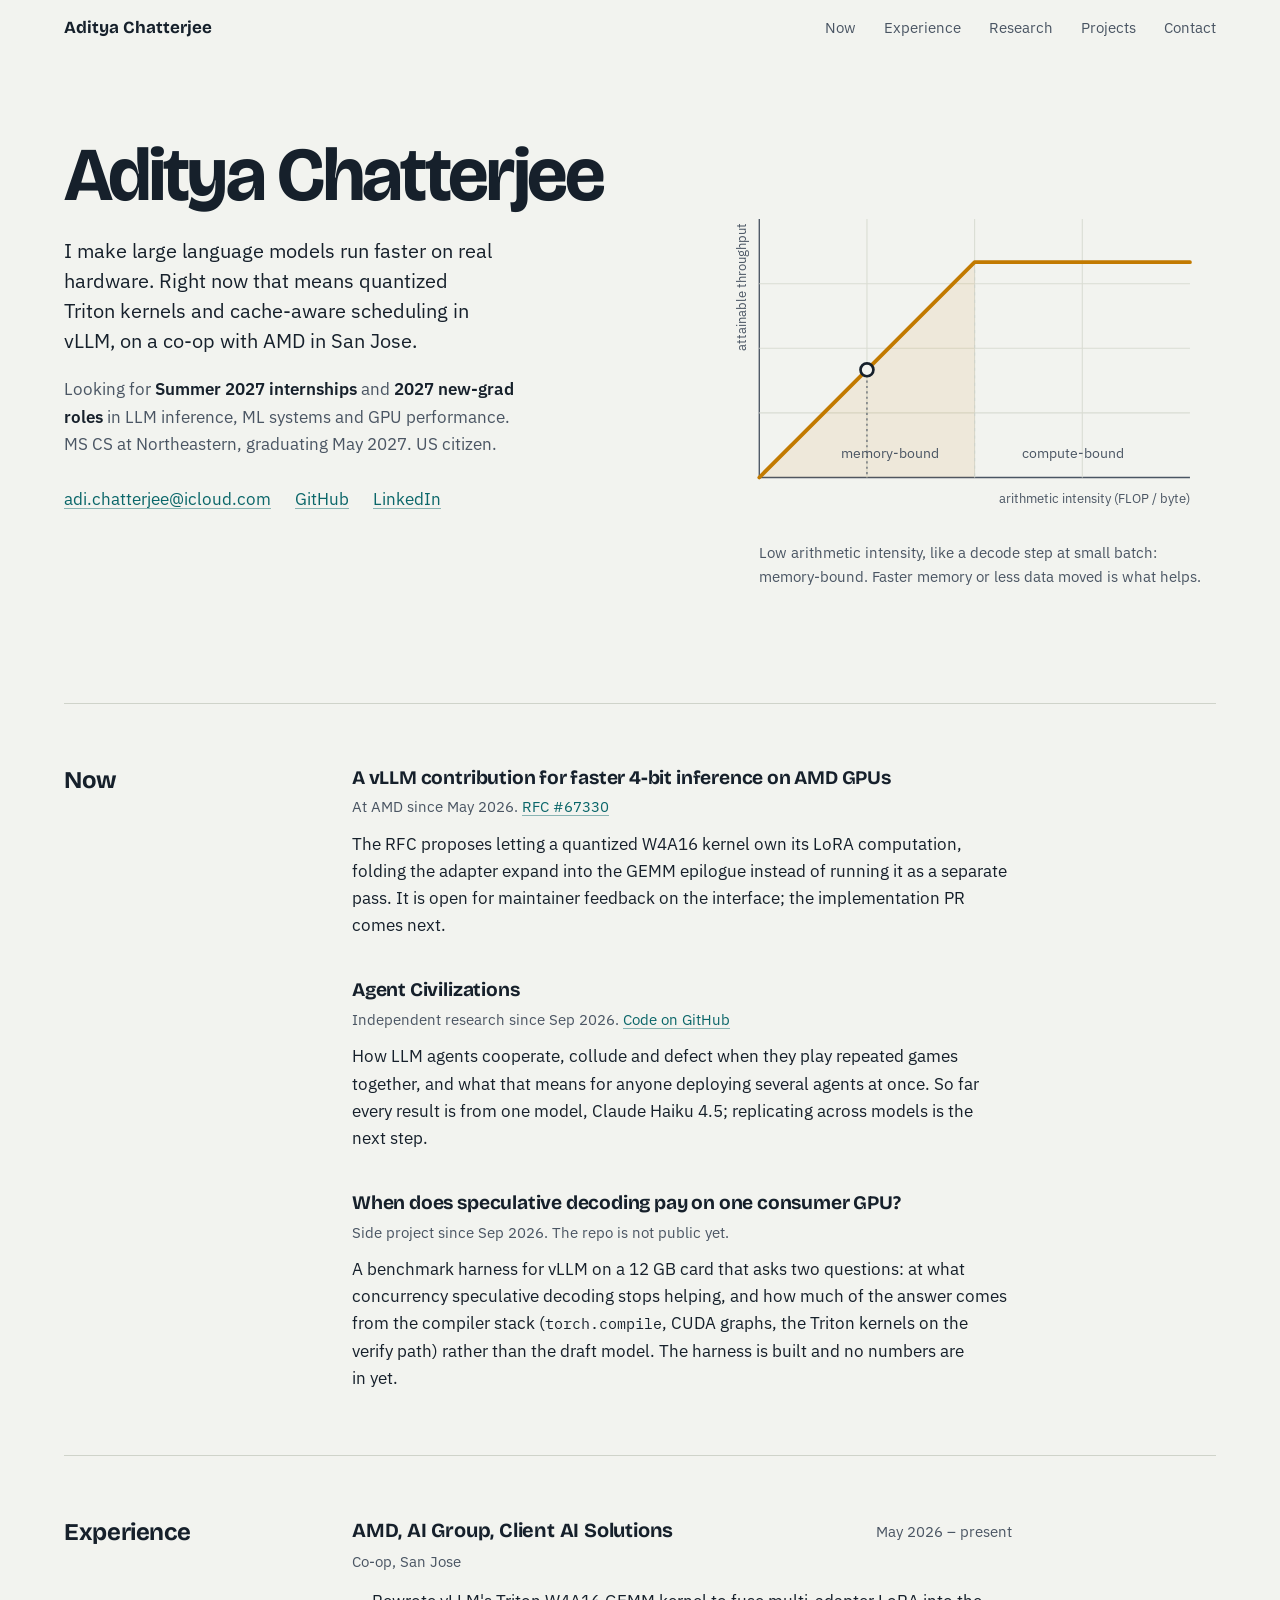
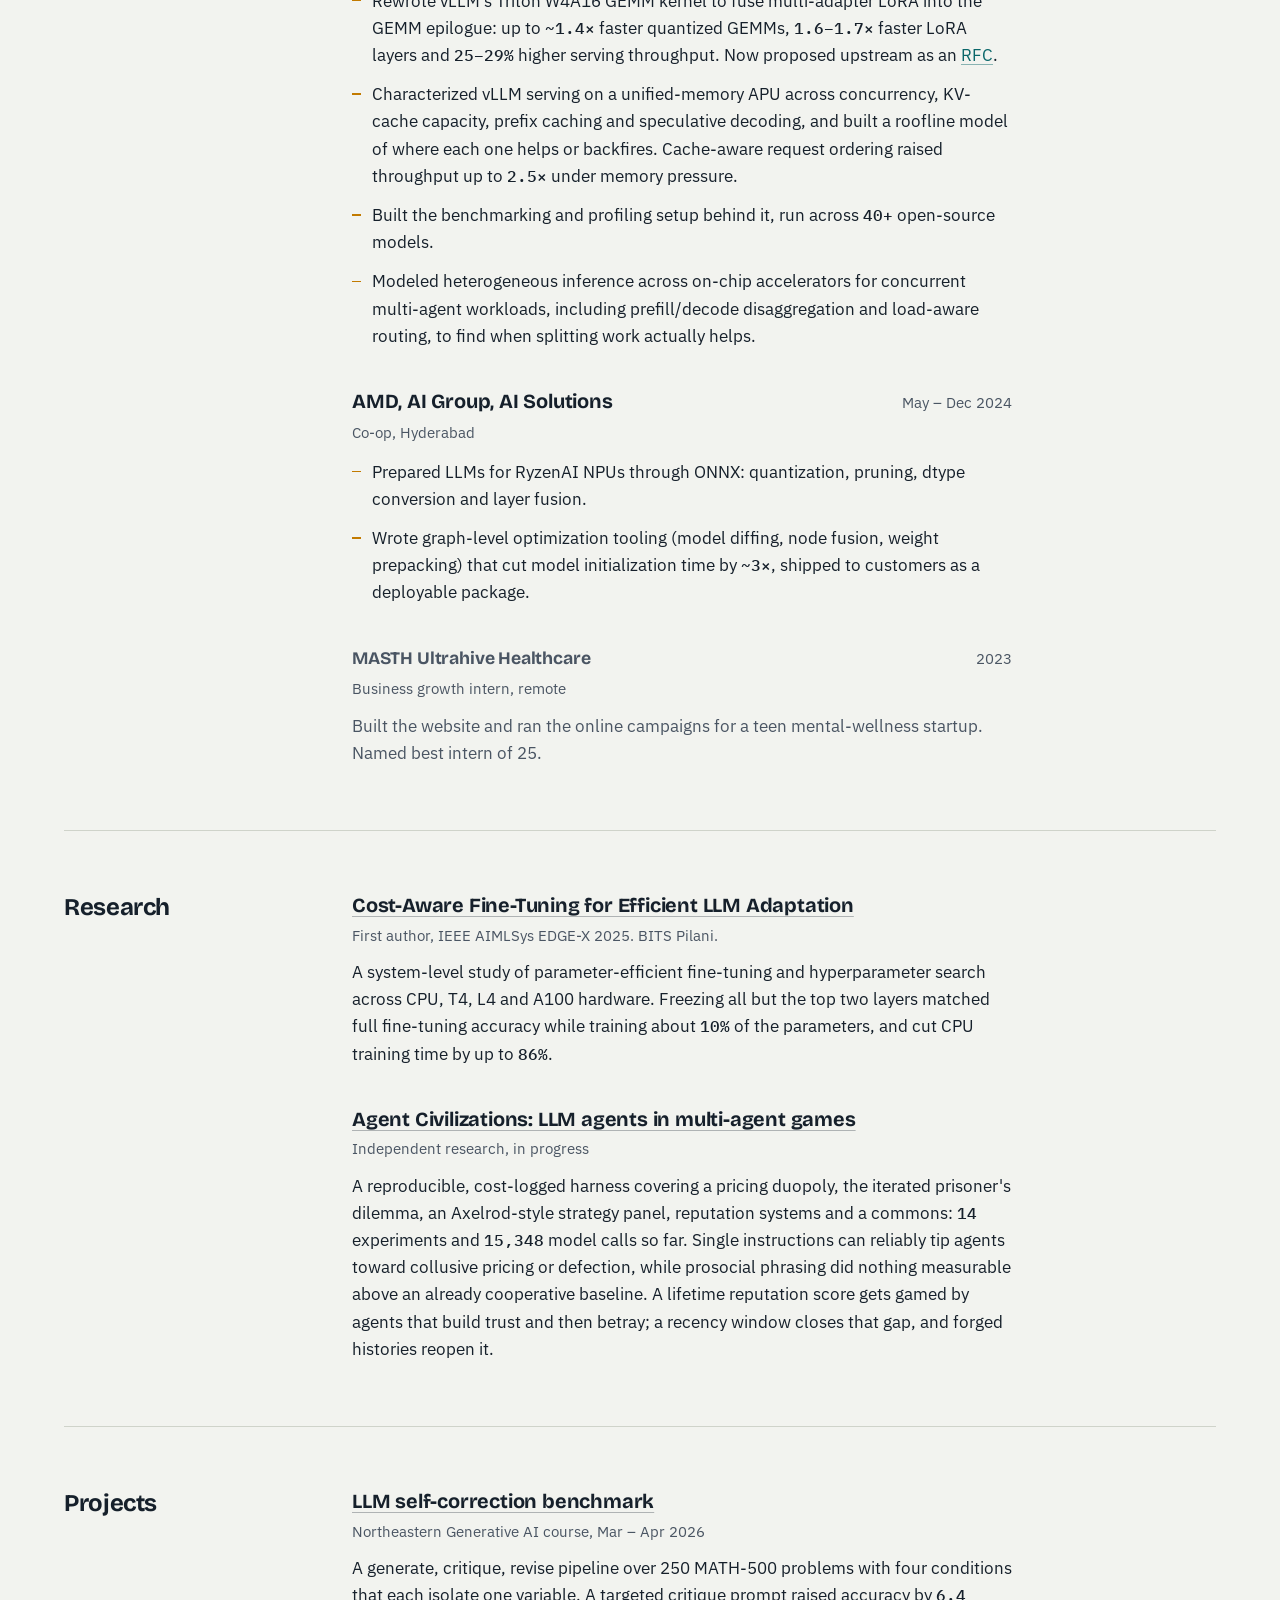
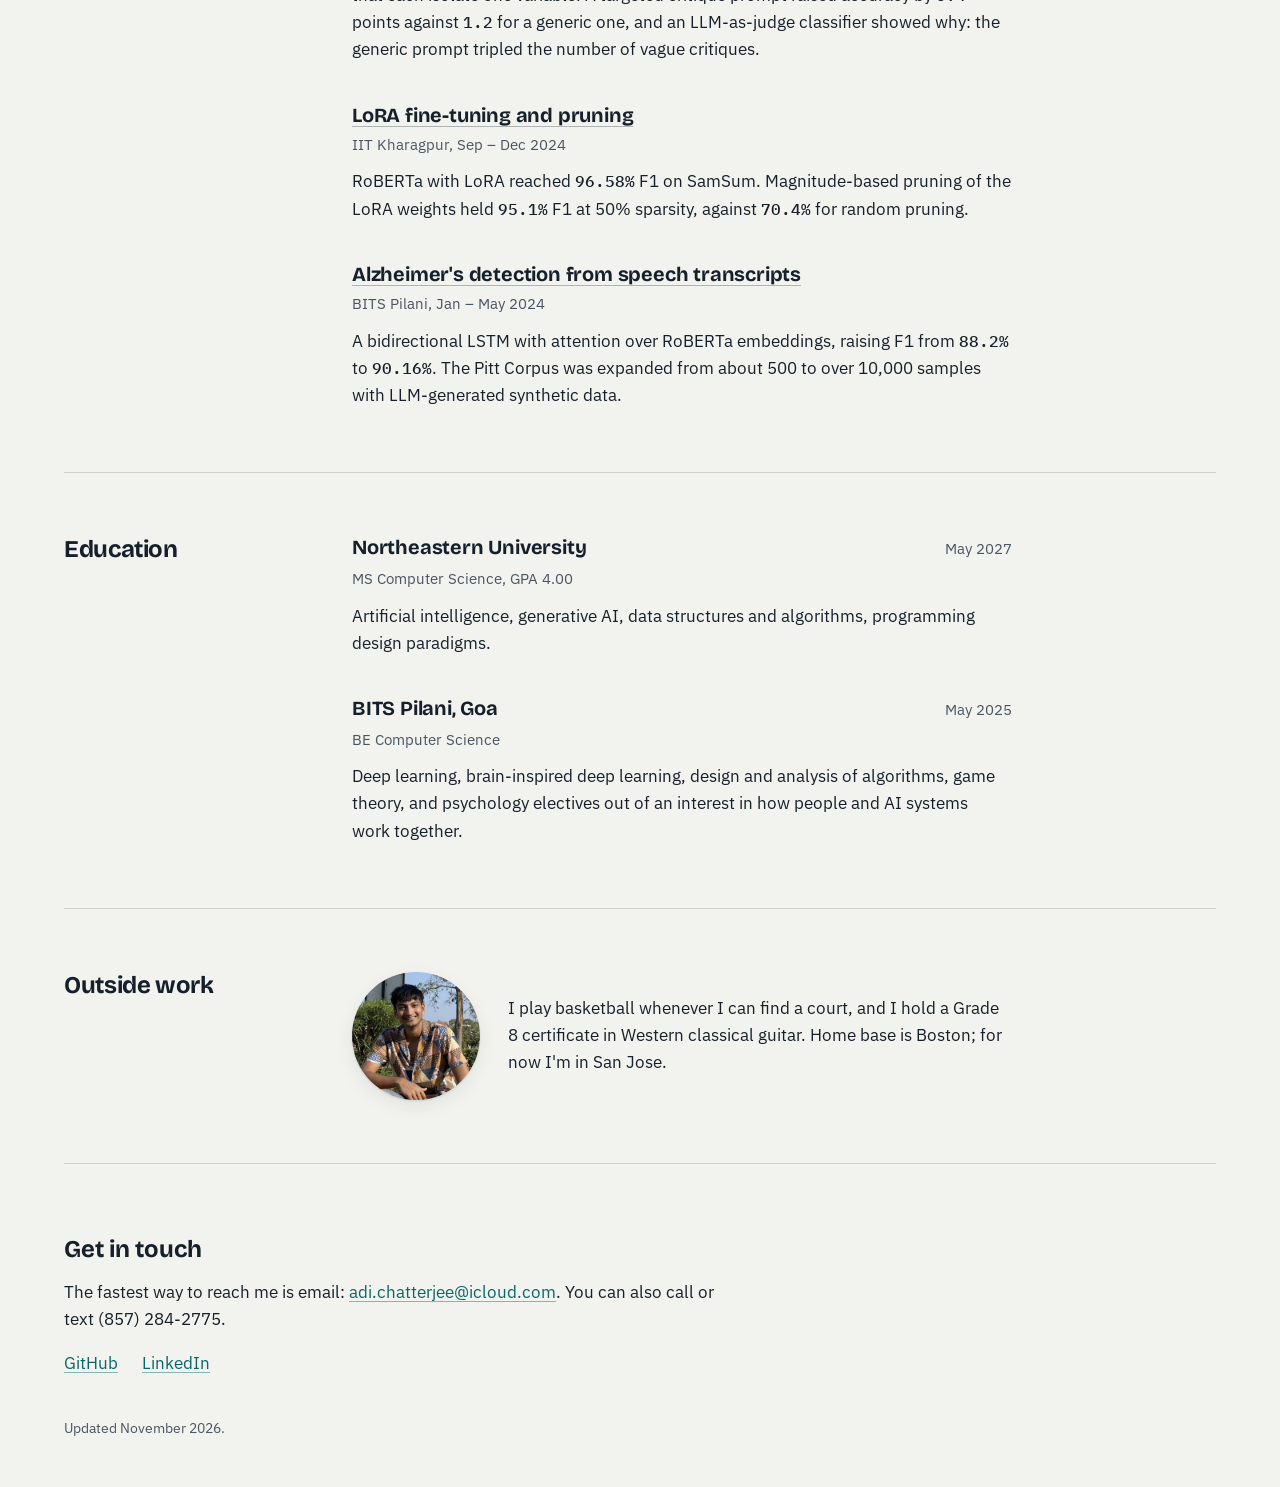
==== commit 65dfca71: "Redesign site and bring content up to date (Nov 2026) Sources: Claude-Vault Evidence Bank, Master Pr" ====
--- a/docs/index.html
+++ b/docs/index.html
@@ -1,215 +1,220 @@
 <!DOCTYPE html>
 <html lang="en">
 <head>
-    <meta charset="UTF-8">
-    <meta name="viewport" content="width=device-width, initial-scale=1.0">
-    <title>Aditya Chatterjee - ML Engineer & Researcher</title>
-    <link href="https://fonts.googleapis.com/css2?family=Poppins:wght@300;400;600&display=swap" rel="stylesheet">
-    <link rel="stylesheet" href="styles.css">
+  <meta charset="UTF-8">
+  <meta name="viewport" content="width=device-width, initial-scale=1">
+  <title>Aditya Chatterjee, LLM inference and GPU performance</title>
+  <meta name="description" content="Aditya Chatterjee: MS CS at Northeastern, on co-op at AMD working on LLM serving performance: quantized Triton kernels in vLLM, roofline modeling, multi-agent LLM research.">
+  <meta property="og:title" content="Aditya Chatterjee">
+  <meta property="og:description" content="LLM inference and GPU performance. MS CS at Northeastern, co-op at AMD.">
+  <meta property="og:type" content="website">
+  <meta property="og:url" content="https://apricuz54.github.io/">
+  <meta name="theme-color" content="#f2f3ef" media="(prefers-color-scheme: light)">
+  <meta name="theme-color" content="#11161d" media="(prefers-color-scheme: dark)">
+  <link rel="preconnect" href="https://fonts.googleapis.com">
+  <link rel="preconnect" href="https://fonts.gstatic.com" crossorigin>
+  <link href="https://fonts.googleapis.com/css2?family=Bricolage+Grotesque:opsz,wght@12..96,500;12..96,700&family=IBM+Plex+Mono:wght@400;500&family=IBM+Plex+Sans:ital,wght@0,400;0,500;0,600;1,400&display=swap" rel="stylesheet">
+  <link rel="stylesheet" href="styles.css">
 </head>
 <body>
-    <header>
-        <div class="wallpaper">
-            <img src="https://images.unsplash.com/photo-1500740516770-92bd004b996e?q=80&w=1472&auto=format&fit=crop&ixlib=rb-4.1.0&ixid=M3wxMjA3fDB8MHxwaG90by1wYWdlfHx8fGVufDB8fHx8fA%3D%3D" alt="Moody cloudy sky">
-        </div>
-        <canvas id="lightning" aria-hidden="true"></canvas>
-        <div class="header-text">
-            <h1>Aditya Chatterjee</h1>
-            <div class="hero-accent"></div>
-            <p>ML Engineer & Researcher | Northeastern University</p>
-            <div class="hero-words">
-                📧 adi.chatterjee@icloud.com | 📱 (857) 284-2775
-            </div>
-        </div>
-    </header>
-
-    <div class="divider-wave" aria-hidden="true">
-        <svg viewBox="0 0 1440 120" preserveAspectRatio="none" focusable="false">
-            <path d="M0,32L80,48C160,64,320,96,480,96C640,96,800,64,960,58.7C1120,53,1280,75,1360,85.3L1440,96L1440,0L1360,0C1280,0,1120,0,960,0C800,0,640,0,480,0C320,0,160,0,80,0L0,0Z" fill="url(#g)" opacity="0.9"></path>
-            <defs>
-                <linearGradient id="g" x1="0%" y1="0%" x2="100%" y2="0%">
-                    <stop offset="0%" stop-color="#22d3ee"/>
-                    <stop offset="50%" stop-color="#60a5fa"/>
-                    <stop offset="100%" stop-color="#a78bfa"/>
-                </linearGradient>
-            </defs>
+  <a class="skip" href="#main">Skip to content</a>
+
+  <header class="top">
+    <nav class="wrap nav" aria-label="Sections">
+      <a class="nav-name" href="#top">Aditya Chatterjee</a>
+      <ul>
+        <li><a href="#now">Now</a></li>
+        <li><a href="#experience">Experience</a></li>
+        <li><a href="#research">Research</a></li>
+        <li><a href="#projects">Projects</a></li>
+        <li><a href="#contact">Contact</a></li>
+      </ul>
+    </nav>
+  </header>
+
+  <main id="main">
+    <section class="hero wrap" id="top" aria-labelledby="hero-title">
+      <div class="hero-text">
+        <h1 id="hero-title">Aditya Chatterjee</h1>
+        <p class="lede">I make large language models run faster on real hardware. Right now that means quantized Triton kernels and cache-aware scheduling in vLLM, on a co-op with AMD in San Jose.</p>
+        <p class="status">Looking for <strong>Summer 2027 internships</strong> and <strong>2027 new-grad roles</strong> in LLM inference, ML systems and GPU performance. MS CS at Northeastern, graduating May 2027. US citizen.</p>
+        <ul class="links">
+          <li><a href="mailto:adi.chatterjee@icloud.com">adi.chatterjee@icloud.com</a></li>
+          <li><a href="https://github.com/ApriCuz54">GitHub</a></li>
+          <li><a href="https://www.linkedin.com/in/aditya-chatterjee-b19553233/">LinkedIn</a></li>
+        </ul>
+      </div>
+
+      <figure class="roofline" aria-labelledby="roof-cap">
+        <svg viewBox="0 0 480 330" role="img" aria-labelledby="roof-title roof-desc" id="roof">
+          <title id="roof-title">A roofline diagram</title>
+          <desc id="roof-desc">Attainable throughput rises with arithmetic intensity while a workload is memory-bound, then flattens at the compute ceiling. Move the pointer across it to trace a workload along the roof.</desc>
+          <g class="grid" aria-hidden="true">
+            <line x1="56" y1="40" x2="56" y2="280"/>
+            <line x1="56" y1="280" x2="456" y2="280"/>
+            <line class="tick" x1="56" y1="220" x2="456" y2="220"/>
+            <line class="tick" x1="56" y1="160" x2="456" y2="160"/>
+            <line class="tick" x1="56" y1="100" x2="456" y2="100"/>
+            <line class="tick" x1="156" y1="40" x2="156" y2="280"/>
+            <line class="tick" x1="256" y1="40" x2="256" y2="280"/>
+            <line class="tick" x1="356" y1="40" x2="356" y2="280"/>
+          </g>
+          <path class="region" d="M56 280 L256 80 L256 280 Z" aria-hidden="true"/>
+          <line class="ridge" x1="256" y1="80" x2="256" y2="280" aria-hidden="true"/>
+          <path class="roof" id="roof-line" d="M56 280 L256 80 L456 80" pathLength="1"/>
+          <text class="region-label" x="132" y="262">memory-bound</text>
+          <text class="region-label" x="300" y="262">compute-bound</text>
+          <text class="axis-label" x="456" y="304" text-anchor="end">arithmetic intensity (FLOP / byte)</text>
+          <text class="axis-label" x="44" y="40" text-anchor="end" transform="rotate(-90 44 40)" dx="-4">attainable throughput</text>
+          <g class="probe" id="probe" aria-hidden="true">
+            <line class="probe-drop" id="probe-drop" x1="156" y1="180" x2="156" y2="280"/>
+            <circle id="probe-dot" cx="156" cy="180" r="6"/>
+          </g>
         </svg>
-    </div>
-
-    <div class="divider-aurora" aria-hidden="true"></div>
-
-    <section class="about-me">
-        <div class="about-content">
-            <img src="dp.png" alt="Aditya Chatterjee" class="profile-pic">
-            <div class="about-text">
-                <h2>About Me</h2>
-                <p>Hello! I'm Aditya Chatterjee, a Computer Science Master's student at <strong>Northeastern University</strong>  specializing in machine learning and LLM optimization.</p>
-                
-                <p>I recently completed a co-op at <strong>AMD's AIG AI Solutions Team</strong>, where I optimized large language models for production deployment on NPUs, reducing inference latency by 300%. My <strong>first-author research on cost-aware LLM fine-tuning</strong> has been accepted at <strong>IEEE AIMLSys EDGE-X 2025</strong>.</p>
-                
-                <p>I'm passionate about applied AI research—from building efficient transformer models to exploring the intersection of AI and human behavior. I completed my B.E. in Computer Science at BITS Pilani in 2025, where I took additional psychology courses due to my interest in human-centered AI.</p>
-                
-                <p>In my free time, I enjoy playing basketball and have achieved Grade 8 certification in Western Classical Guitar.</p>
-                
-                <p><strong>Currently seeking Summer 2026 internships in ML Engineering, AI Research, or related roles.</strong></p>
-                
-                <p style="margin-top: 20px;">
-                    <a href="https://www.linkedin.com/in/aditya-chatterjee-b19553233/" target="_blank" style="color: #60a5fa; text-decoration: none; margin-right: 20px;">LinkedIn →</a>
-                    <a href="https://github.com/ApriCuz54" target="_blank" style="color: #60a5fa; text-decoration: none;">GitHub →</a>
-                </p>
-            </div>
-        </div>
-    </section>
-
-    <div class="divider-aurora" aria-hidden="true"></div>
-
-    <section class="internship-experience">
-    <h2>Education</h2>
-    
-    <article class="internship">
-        <h3 class="dropdown-toggle" onclick="toggleContent('northeastern')">Northeastern University</h3>
-        <div id="northeastern" class="dropdown-content">
-            <p><strong>Master of Science in Computer Science</strong> | Expected May 2027 | Boston, MA</p>
-            <p><strong>GPA:</strong> 4.0/4.0</p>
-            <p><strong>Relevant Coursework:</strong> Foundations of Artificial Intelligence (Reinforcement Learning, Search Algorithms, Hidden Markov Models), Programming Design Paradigms, Algorithms</p>
-            <p><strong>Key Projects:</strong> Implemented Q-learning for game AI, built sentiment classifiers using logistic regression, developed semantic parsers for natural language understanding, designed calendar application using MVC architecture with comprehensive event management and scheduling features</p>
-        </div>
-    </article>
-    
-    <article class="internship">
-        <h3 class="dropdown-toggle" onclick="toggleContent('bitspilani')">BITS Pilani – Goa Campus</h3>
-        <div id="bitspilani" class="dropdown-content">
-            <p><strong>Bachelor of Engineering in Computer Science</strong> | Graduated May 2025 | Goa, India</p>
-            <p><strong>GPA:</strong> 7.96/10.0</p>
-            <p><strong>Relevant Coursework:</strong> Artificial Intelligence, Deep Learning, Brain-Inspired Deep Learning, Human-Computer Interaction, Data Structures & Algorithms, Design & Analysis of Algorithms, Computer Networks, Psychology (electives)</p>
-        </div>
-    </article>
-</section>
-
-    <div class="divider-aurora" aria-hidden="true"></div>
-
-    <section class="internship-experience">
-        <h2>Research & Publications</h2>
-        
-        <article class="internship">
-            <h3 class="dropdown-toggle" onclick="toggleContent('research')">Cost-Aware Fine-Tuning for Efficient LLM Adaptation</h3>
-            <div id="research" class="dropdown-content">
-                <p><strong>First Author</strong> | <em>IEEE AIMLSys EDGE-X 2025 (Accepted)</em> | Jan 2025 - June 2025</p>
-                <p><strong>BITS Pilani, Goa Campus</strong></p>
-                
-                <h4 style="color: #60a5fa; margin-top: 15px;">Research Overview</h4>
-                <p>Conducted a comprehensive system-level study addressing one of the most pressing challenges in production LLM deployment: <strong>balancing model performance with computational and financial costs</strong>. This research provides practitioners with actionable, hardware-specific recommendations for efficient fine-tuning across diverse computational environments.</p>
-                
-                <h4 style="color: #60a5fa; margin-top: 15px;">Key Findings & Impact</h4>
-                <ul style="color: var(--muted); margin-left: 20px; line-height: 1.8;">
-                    <li><strong>Identified a dominant fine-tuning strategy:</strong> Freezing all but the top two transformer layers achieves <strong>perfect accuracy (100%)</strong> matching full fine-tuning while training only <strong>9% of parameters</strong> and reducing CPU training time by up to <strong>86%</strong></li>
-                    <li><strong>Multi-hardware benchmark:</strong> Evaluated PEFT methods (LoRA, layer freezing) across CPU, T4, L4, and A100 GPUs, providing the first comprehensive cost-performance analysis across this hardware spectrum</li>
-                    <li><strong>Hyperparameter optimization efficiency:</strong> Demonstrated that Random Search reduces tuning time by <strong>30%</strong> with only marginal performance trade-offs compared to Grid Search</li>
-                    <li><strong>Financial cost analysis:</strong> Quantified real-world cloud deployment costs and introduced "Loss Reduction per Dollar" metric, showing CPU-based freeze strategies deliver <strong>3x better value</strong> than GPU alternatives for budget-constrained scenarios</li>
-                    <li><strong>Production-ready recommendations:</strong> Delivered hardware-specific blueprints enabling practitioners to select optimal configurations based on their primary constraint (speed, budget, or balanced approach)</li>
-                </ul>
-                
-                <h4 style="color: #60a5fa; margin-top: 15px;">Technical Contributions</h4>
-                <ul style="color: var(--muted); margin-left: 20px; line-height: 1.8;">
-                    <li>Benchmarked modern PEFT techniques including LoRA (ranks 4 and 8), BitFit-style approaches, and layer-freezing strategies across multiple model architectures (DistilBERT, BERT, LLaMA-3.2-1B)</li>
-                    <li>Designed multi-stage experimental methodology combining hyperparameter optimization analysis with system-level PEFT benchmarking</li>
-                    <li>Collected fine-grained system metrics: peak GPU memory utilization, real-time GPU usage percentages, gradient norms, and end-to-end training latency</li>
-                    <li>Conducted experiments on diverse NLP tasks: sentiment classification (IMDb, 5K samples) and instruction-following (Alpaca dataset)</li>
-                </ul>
-                
-                <h4 style="color: #60a5fa; margin-top: 15px;">Real-World Impact</h4>
-                <p>This research directly addresses the prohibitive costs of LLM fine-tuning in pay-per-use cloud environments. By demonstrating that simple layer-freezing strategies can match full fine-tuning performance while dramatically reducing computational requirements, this work makes powerful AI more accessible to:</p>
-                <ul style="color: var(--muted); margin-left: 20px; line-height: 1.8;">
-                    <li><strong>Startups and small teams</strong> with limited GPU budgets who can achieve production-quality results on CPUs</li>
-                    <li><strong>Enterprise ML teams</strong> seeking to optimize cloud spending without sacrificing model quality</li>
-                    <li><strong>Academic researchers</strong> who need cost-effective experimentation strategies</li>
-                    <li><strong>Edge AI applications</strong> requiring efficient on-device model adaptation</li>
-                </ul>
-                
-                <h4 style="color: #60a5fa; margin-top: 15px;">Technologies & Methods</h4>
-                <p><strong>Frameworks:</strong> PyTorch, Hugging Face Transformers, LLaMA-Factory, Unsloth</p>
-                <p><strong>PEFT Methods:</strong> LoRA (Low-Rank Adaptation), Layer Freezing, BitFit-style bias tuning</p>
-                <p><strong>Optimization:</strong> Grid Search, Random Search, Bayesian Optimization (Optuna with TPE sampler)</p>
-                <p><strong>Hardware:</strong> NVIDIA A100, L4, T4 GPUs; CPU-based training environments</p>
-                <p><strong>Metrics:</strong> Training time, peak memory usage, GPU utilization, parameter efficiency, cost-per-run analysis</p>
-                
-                <p style="margin-top: 20px;"><a href="https://www.aimlsystems.org/2025/workshop-edge-x/" target="_blank" style="color: #60a5fa;">View Conference Details →</a></p>
-            </div>
-        </article>
-    </section>
-
-    <div class="divider-aurora" aria-hidden="true"></div>
-
-    <section class="internship-experience">
-        <h2>Internship Experience</h2>
-        
-        <article class="internship">
-            <h3 class="dropdown-toggle" onclick="toggleContent('amd')">AMD - AIG AI Solutions</h3>
-            <div id="amd" class="dropdown-content">
-                <p><strong>Co-op/Intern, AI Solutions Team</strong> | May 2024 - December 2024 | Hyderabad, India</p>
-                <p>During my internship at AMD, I worked on optimizing large language models (LLMs) to run efficiently on Neural Processing Units (NPUs), with a specific focus on ensuring compatibility with AMD's RyzenAI chips. My team's primary focus was enabling Copilot+ on Windows machines globally. This task required an in-depth understanding of LLM architecture and familiarity with machine learning frameworks like ONNX and ONNXRuntime.</p>
-                <p>To meet the goals, I developed a production-level package designed to optimize LLMs by pre-processing model layers and formatting data for efficient NPU deployment. This package, which was sent to customers, delivered up to a <strong>300% improvement in model initialization speed</strong> on NPUs. This efficiency gain allowed for reduced CPU utilization, making the models more power-efficient by allowing the CPU to handle other tasks simultaneously.</p>
-                <p>In addition to building the package, I developed a comprehensive set of testing tools to ensure these optimizations were stable across different NPU configurations, preventing performance regressions. I also implemented a graph comparison script using graph isomorphism techniques, which expedited the process of checking compatibility with frequently updated LLM versions. This script saved the team approximately <strong>five man-hours each week</strong> and streamlined the deployment process, ensuring that AMD's global Copilot+ deployment remained robust and performant.</p>
-                <p><strong>Impact:</strong> Directly supported AMD's mission to optimize AI solutions for global deployment, demonstrating the importance of efficient, production-level code in high-performance environments.</p>
-            </div>
-        </article>
-        
-        <article class="internship">
-            <h3 class="dropdown-toggle" onclick="toggleContent('ultrahive')">MASTH Ultrahive Healthcare Pvt Ltd</h3>
-            <div id="ultrahive" class="dropdown-content">
-                <p><strong>Business Growth Intern</strong> | 2023 | Remote</p>
-                <p>At MASTH Ultrahive Healthcare Pvt Ltd, a startup dedicated to promoting emotional wellness among teenagers in India, I worked as part of the Business Growth team to build and execute Go-To-Market (GTM) strategies that significantly expanded the startup's online reach and presence. My focus was on raising awareness for mental health in teenagers by creating a strong digital presence and engaging target audiences through strategic online campaigns.</p>
-                <p>My role included conducting extensive market research to understand the competitive landscape and identify opportunities for MASTH to stand out. I designed and developed the company's website and landing pages, conducting A/B tests to improve conversion rates, and running digital advertising campaigns on platforms like Google and Facebook. These campaigns brought over <strong>100,000 impressions</strong> and drove targeted traffic to our platforms, effectively raising awareness and engagement.</p>
-                <p>Through detailed analysis of visitor behavior and campaign performance, I optimized our strategies to generate quality leads, achieving a <strong>conversion rate of 5%</strong> from over 2,000 unique visitors. This digital approach greatly increased the startup's visibility, as it had previously relied mostly on word-of-mouth and local outreach to schools. My contributions were recognized, and I was awarded <strong>Best Intern out of 25 interns</strong>. I was also invited to continue working with the company, highlighting the impact of my work on supporting the well-being of young people in India.</p>
-                <p>By leveraging a data-driven approach to digital marketing, I helped MASTH engage with a broader audience and demonstrated the importance of innovative solutions in promoting mental wellness. This internship honed my skills in market research, digital marketing, and the practical application of business growth strategies in a socially impactful domain.</p>
-            </div>
-        </article>
-    </section>
-
-    <div class="divider-aurora" aria-hidden="true"></div>
-
-    <section class="projects">
-        <h2 class="section-title">Selected Projects</h2>
-        
+        <figcaption id="roof-cap"><span id="roof-readout">A decode step at small batch sits here: memory-bound.</span></figcaption>
+      </figure>
+    </section>
+
+    <section class="block wrap" id="now" aria-labelledby="now-title">
+      <h2 id="now-title">Now</h2>
+      <div class="block-body">
+        <article class="now-item">
+          <h3>A vLLM contribution for faster 4-bit inference on AMD GPUs</h3>
+          <p class="meta">At AMD since May 2026. <a href="https://github.com/vllm-project/vllm/issues/67330">RFC #67330</a></p>
+          <p>The RFC proposes letting a quantized W4A16 kernel own its LoRA computation, folding the adapter expand into the GEMM epilogue instead of running it as a separate pass. It is open for maintainer feedback on the interface; the implementation PR comes next.</p>
+        </article>
+        <article class="now-item">
+          <h3>Agent Civilizations</h3>
+          <p class="meta">Independent research since Sep 2026. <a href="https://github.com/ApriCuz54/agent-civ-lab">Code on GitHub</a></p>
+          <p>How LLM agents cooperate, collude and defect when they play repeated games together, and what that means for anyone deploying several agents at once. So far every result is from one model, Claude Haiku 4.5; replicating across models is the next step.</p>
+        </article>
+        <article class="now-item">
+          <h3>When does speculative decoding pay on one consumer GPU?</h3>
+          <p class="meta">Side project since Sep 2026. The repo is not public yet.</p>
+          <p>A benchmark harness for vLLM on a 12 GB card that asks two questions: at what concurrency speculative decoding stops helping, and how much of the answer comes from the compiler stack (<code>torch.compile</code>, CUDA graphs, the Triton kernels on the verify path) rather than the draft model. The harness is built and no numbers are in yet.</p>
+        </article>
+      </div>
+    </section>
+
+    <section class="block wrap" id="experience" aria-labelledby="exp-title">
+      <h2 id="exp-title">Experience</h2>
+      <div class="block-body">
+        <article class="role">
+          <header class="role-head">
+            <h3>AMD, AI Group, Client AI Solutions</h3>
+            <p class="when">May 2026 – present</p>
+          </header>
+          <p class="meta">Co-op, San Jose</p>
+          <ul class="facts">
+            <li>Rewrote vLLM's Triton W4A16 GEMM kernel to fuse multi-adapter LoRA into the GEMM epilogue: up to <span class="num">~1.4×</span> faster quantized GEMMs, <span class="num">1.6–1.7×</span> faster LoRA layers and <span class="num">25–29%</span> higher serving throughput. Now proposed upstream as an <a href="https://github.com/vllm-project/vllm/issues/67330">RFC</a>.</li>
+            <li>Characterized vLLM serving on a unified-memory APU across concurrency, KV-cache capacity, prefix caching and speculative decoding, and built a roofline model of where each one helps or backfires. Cache-aware request ordering raised throughput up to <span class="num">2.5×</span> under memory pressure.</li>
+            <li>Built the benchmarking and profiling setup behind it, run across <span class="num">40+</span> open-source models.</li>
+            <li>Modeled heterogeneous inference across on-chip accelerators for concurrent multi-agent workloads, including prefill/decode disaggregation and load-aware routing, to find when splitting work actually helps.</li>
+          </ul>
+        </article>
+
+        <article class="role">
+          <header class="role-head">
+            <h3>AMD, AI Group, AI Solutions</h3>
+            <p class="when">May – Dec 2024</p>
+          </header>
+          <p class="meta">Co-op, Hyderabad</p>
+          <ul class="facts">
+            <li>Prepared LLMs for RyzenAI NPUs through ONNX: quantization, pruning, dtype conversion and layer fusion.</li>
+            <li>Wrote graph-level optimization tooling (model diffing, node fusion, weight prepacking) that cut model initialization time by <span class="num">~3×</span>, shipped to customers as a deployable package.</li>
+          </ul>
+        </article>
+
+        <article class="role role-small">
+          <header class="role-head">
+            <h3>MASTH Ultrahive Healthcare</h3>
+            <p class="when">2023</p>
+          </header>
+          <p class="meta">Business growth intern, remote</p>
+          <p>Built the website and ran the online campaigns for a teen mental-wellness startup. Named best intern of 25.</p>
+        </article>
+      </div>
+    </section>
+
+    <section class="block wrap" id="research" aria-labelledby="res-title">
+      <h2 id="res-title">Research</h2>
+      <div class="block-body">
+        <article class="paper">
+          <h3><a href="https://ieeexplore.ieee.org/abstract/document/11330803">Cost-Aware Fine-Tuning for Efficient LLM Adaptation</a></h3>
+          <p class="meta">First author, IEEE AIMLSys EDGE-X 2025. BITS Pilani.</p>
+          <p>A system-level study of parameter-efficient fine-tuning and hyperparameter search across CPU, T4, L4 and A100 hardware. Freezing all but the top two layers matched full fine-tuning accuracy while training about <span class="num">10%</span> of the parameters, and cut CPU training time by up to <span class="num">86%</span>.</p>
+        </article>
+
+        <article class="paper">
+          <h3><a href="https://github.com/ApriCuz54/agent-civ-lab">Agent Civilizations: LLM agents in multi-agent games</a></h3>
+          <p class="meta">Independent research, in progress</p>
+          <p>A reproducible, cost-logged harness covering a pricing duopoly, the iterated prisoner's dilemma, an Axelrod-style strategy panel, reputation systems and a commons: <span class="num">14</span> experiments and <span class="num">15,348</span> model calls so far. Single instructions can reliably tip agents toward collusive pricing or defection, while prosocial phrasing did nothing measurable above an already cooperative baseline. A lifetime reputation score gets gamed by agents that build trust and then betray; a recency window closes that gap, and forged histories reopen it.</p>
+        </article>
+      </div>
+    </section>
+
+    <section class="block wrap" id="projects" aria-labelledby="proj-title">
+      <h2 id="proj-title">Projects</h2>
+      <div class="block-body project-list">
         <article class="project">
-            <h2>Alzheimer's Dementia Detection using Deep Learning</h2>
-            <p><em>Jan 2024 - May 2024 | BITS Pilani</em></p>
-            <p>Built bi-directional LSTM models with attention mechanisms achieving <strong>90.16% F1-score</strong> for detecting Alzheimer's from speech transcripts. Integrated RoBERTa embeddings and fine-tuned attention mechanisms to improve performance. Augmented Pitt Corpus dataset from ~500 to <strong>10,000+ samples</strong> using LLM-based synthetic data generation.</p>
-            <p><strong>Tech:</strong> PyTorch, RoBERTa, LSTM with Attention, NLP, Data Augmentation</p>
-            <a href="https://github.com/ApriCuz54/DementiaDetection" class="project-link" target="_blank">GitHub Link</a>
-        </article>
-
+          <h3><a href="https://github.com/ApriCuz54/CS6180-Team10">LLM self-correction benchmark</a></h3>
+          <p class="meta">Northeastern Generative AI course, Mar – Apr 2026</p>
+          <p>A generate, critique, revise pipeline over 250 MATH-500 problems with four conditions that each isolate one variable. A targeted critique prompt raised accuracy by <span class="num">6.4</span> points against <span class="num">1.2</span> for a generic one, and an LLM-as-judge classifier showed why: the generic prompt tripled the number of vague critiques.</p>
+        </article>
         <article class="project">
-            <h2>Efficient Fine-Tuning with Model Pruning</h2>
-            <p><em>Sept 2024 - Dec 2024 | IIT Kharagpur</em></p>
-            <p>Fine-tuned RoBERTa using LoRA for sequence classification achieving <strong>96.58% F1-score</strong> on the SamSum dataset. Evaluated magnitude-based vs random pruning, demonstrating that magnitude-based pruning maintains <strong>95.1% performance at 50% sparsity</strong>—crucial for deploying compact LLMs in resource-constrained environments.</p>
-            <p><strong>Tech:</strong> PyTorch, Hugging Face Transformers, LoRA, Model Pruning</p>
-            <a href="https://github.com/ApriCuz54/LLM_Optimization" class="project-link" target="_blank">GitHub Link</a>
-        </article>
-
+          <h3><a href="https://github.com/ApriCuz54/LLM_Optimization">LoRA fine-tuning and pruning</a></h3>
+          <p class="meta">IIT Kharagpur, Sep – Dec 2024</p>
+          <p>RoBERTa with LoRA reached <span class="num">96.58%</span> F1 on SamSum. Magnitude-based pruning of the LoRA weights held <span class="num">95.1%</span> F1 at 50% sparsity, against <span class="num">70.4%</span> for random pruning.</p>
+        </article>
         <article class="project">
-            <h2>Brain-Inspired Deep Learning</h2>
-            <p><em>2024 | BITS Pilani</em></p>
-            <p>Mathematical models and implementations inspired by neuroscience and chaos theory, exploring how complex systems behave over time. Projects include neural dynamics modeling and biologically-plausible learning algorithms.</p>
-            <p><strong>Tech:</strong> Python, NumPy, Mathematical Modeling, Neuroscience-inspired AI</p>
-            <a href="https://github.com/ApriCuz54/BIDL_projects" class="project-link" target="_blank">GitHub Link</a>
-        </article>
-
-        <article class="project">
-            <h2>Remind-Me-There: Location-Based Task Manager</h2>
-            <p><em>Jan 2025 - Apr 2025 | BITS Pilani</em></p>
-            <p>Conceptualized and developed a cross-platform location-based to-do list app. Integrated Google Maps API with Expo to trigger location-based tasks and experimented with ML-based task classification.</p>
-            <p><strong>Tech:</strong> React Native, Expo, Google Maps API, Mobile Development</p>
-            <a href="https://github.com/thomas-sabu/remind-me-there.git" class="project-link" target="_blank">GitHub Link</a>
-        </article>
-    </section>
-    
-    <footer>
-        <p><strong>Get in Touch:</strong> adi.chatterjee@icloud.com | (857) 284-2775</p>
-        <p><a href="https://www.linkedin.com/in/aditya-chatterjee-b19553233/" target="_blank" style="color: #60a5fa; text-decoration: none;">LinkedIn</a> | <a href="https://github.com/ApriCuz54" target="_blank" style="color: #60a5fa; text-decoration: none;">GitHub</a></p>
-        <p>&copy; 2025 Aditya Chatterjee. All rights reserved.</p>
-    </footer>
-
-    <script src="script.js"></script>
+          <h3><a href="https://github.com/ApriCuz54/DementiaDetection">Alzheimer's detection from speech transcripts</a></h3>
+          <p class="meta">BITS Pilani, Jan – May 2024</p>
+          <p>A bidirectional LSTM with attention over RoBERTa embeddings, raising F1 from <span class="num">88.2%</span> to <span class="num">90.16%</span>. The Pitt Corpus was expanded from about 500 to over 10,000 samples with LLM-generated synthetic data.</p>
+        </article>
+      </div>
+    </section>
+
+    <section class="block wrap" id="education" aria-labelledby="edu-title">
+      <h2 id="edu-title">Education</h2>
+      <div class="block-body">
+        <article class="role">
+          <header class="role-head">
+            <h3>Northeastern University</h3>
+            <p class="when">May 2027</p>
+          </header>
+          <p class="meta">MS Computer Science, GPA 4.00</p>
+          <p>Artificial intelligence, generative AI, data structures and algorithms, programming design paradigms.</p>
+        </article>
+        <article class="role">
+          <header class="role-head">
+            <h3>BITS Pilani, Goa</h3>
+            <p class="when">May 2025</p>
+          </header>
+          <p class="meta">BE Computer Science</p>
+          <p>Deep learning, brain-inspired deep learning, design and analysis of algorithms, game theory, and psychology electives out of an interest in how people and AI systems work together.</p>
+        </article>
+      </div>
+    </section>
+
+    <section class="block wrap" id="about" aria-labelledby="about-title">
+      <h2 id="about-title">Outside work</h2>
+      <div class="block-body about">
+        <img src="portrait.jpg" alt="Portrait of Aditya Chatterjee" width="160" height="160" loading="lazy" decoding="async">
+        <p>I play basketball whenever I can find a court, and I hold a Grade 8 certificate in Western classical guitar. Home base is Boston; for now I'm in San Jose.</p>
+      </div>
+    </section>
+  </main>
+
+  <footer class="foot wrap" id="contact">
+    <h2>Get in touch</h2>
+    <p>The fastest way to reach me is email: <a href="mailto:adi.chatterjee@icloud.com">adi.chatterjee@icloud.com</a>. You can also call or text (857) 284-2775.</p>
+    <ul class="links">
+      <li><a href="https://github.com/ApriCuz54">GitHub</a></li>
+      <li><a href="https://www.linkedin.com/in/aditya-chatterjee-b19553233/">LinkedIn</a></li>
+    </ul>
+    <p class="small">Updated November 2026.</p>
+  </footer>
+
+  <script src="script.js" defer></script>
 </body>
-</html>+</html>
--- a/docs/styles.css
+++ b/docs/styles.css
@@ -1,445 +1,243 @@
-/* Resetting some default styles */
-* {
-    margin: 0;
-    padding: 0;
-    box-sizing: border-box;
-}
-
-html {
-    scroll-behavior: smooth;
-}
+/* Aditya Chatterjee: personal site
+   Palette: graph paper and drafting ink, one amber line for the roof. */
+
+html { color-scheme: light dark; }
 
 :root {
-    --bg: #0e1629;
-    --bg-elevated: #121c2f;
-    --section-alt: #111a2e;
-    --text: #e6eaf2;
-    --muted: #aeb6c3;
-    --primary: #60a5fa;
-    --primary-hover: #3b82f6;
-    --card-bg: #121c2f;
-    --card-border: rgba(148, 163, 184, 0.18);
-    --shadow: 0 8px 24px rgba(2, 6, 23, 0.28);
-    --shadow-hover: 0 14px 32px rgba(2, 6, 23, 0.4);
-}
+  --paper: #f2f3ef;
+  --paper-2: #e8eae3;
+  --ink: #16202b;
+  --ink-2: #4a5563;
+  --rule: #cfd3ca;
+  --link: #0a6669;
+  --link-hover: #064b4d;
+  --roof: #c27a00;
+  --roof-fill: rgba(194, 122, 0, 0.09);
+  --grid: #d9dcd3;
+
+  --display: "Bricolage Grotesque", "IBM Plex Sans", system-ui, sans-serif;
+  --body: "IBM Plex Sans", system-ui, -apple-system, "Segoe UI", sans-serif;
+  --mono: "IBM Plex Mono", ui-monospace, "SF Mono", Menlo, monospace;
+
+  --step-0: 1.0625rem;   /* 17px body */
+  --step-1: 1.25rem;
+  --step-2: 1.5rem;
+  --step-4: clamp(2.75rem, 6.2vw, 4.75rem);
+
+  --measure: 66ch;
+  --gutter: clamp(1.25rem, 4vw, 3rem);
+  --max: 72rem;
+  --ease-out: cubic-bezier(0.16, 1, 0.3, 1);
+}
+
+@media (prefers-color-scheme: dark) {
+  :root {
+    --paper: #11161d;
+    --paper-2: #18202a;
+    --ink: #e7eae4;
+    --ink-2: #a3adb8;
+    --rule: #2b3541;
+    --link: #5cc5c4;
+    --link-hover: #8fdedd;
+    --roof: #f0a93a;
+    --roof-fill: rgba(240, 169, 58, 0.1);
+    --grid: #232c37;
+  }
+}
+
+*, *::before, *::after { box-sizing: border-box; }
+html { scroll-behavior: smooth; -webkit-text-size-adjust: 100%; }
+@media (prefers-reduced-motion: reduce) { html { scroll-behavior: auto; } }
 
 body {
-    font-family: 'Poppins', sans-serif;
-    line-height: 1.65;
-    background-color: var(--bg);
-    color: var(--text);
-    margin: 0;
-}
-
-.wallpaper img {
-    width: 100%;
-    height: 52vh;
-    object-fit: cover;
-    display: block;
-}
-
-header {
-    position: relative;
-    text-align: center;
-    color: white;
-}
-
-#lightning {
-    position: absolute;
-    inset: 0;
-    width: 100%;
-    height: 100%;
-    pointer-events: none;
-}
-
-header::after {
-    content: none;
-}
-
-.header-text {
-    position: absolute;
-    top: 50%;
-    left: 50%;
-    transform: translate(-50%, -50%);
-    color: #ffffff;
-    background: transparent;
-    text-shadow: 0 2px 10px rgba(0,0,0,0.35);
-    display: flex;
-    flex-direction: column;
-    align-items: center;
-    gap: 10px;
-}
-
-.header-text h1 {
-    transform: perspective(800px) rotateX(var(--rx, 0deg)) rotateY(var(--ry, 0deg));
-    transition: transform 0.08s ease-out;
-    will-change: transform;
-}
-
-header h1 {
-    font-size: 3.2rem;
-    font-weight: 900;
-    letter-spacing: -0.02em;
-    margin-bottom: 6px;
-}
-
-header p {
-    font-size: 1rem;
-    font-weight: 400;
-    color: rgba(255,255,255,0.86);
-}
-
-/* Hero accent + rotating words */
-.hero-accent {
-    height: 4px;
-    width: 160px;
-    background: linear-gradient(90deg, #22d3ee, #60a5fa, #a78bfa);
-    border-radius: 999px;
-    animation: shimmer 2.4s ease-in-out infinite;
-}
-
-.hero-tags {
-    display: flex;
-    gap: 10px;
-    list-style: none;
-    margin-top: 8px;
-}
-.hero-tags li {
-    background: linear-gradient(90deg, rgba(34,211,238,0.18), rgba(96,165,250,0.18));
-    border: 1px solid rgba(148,163,184,0.28);
-    color: var(--text);
-    padding: 6px 10px;
-    border-radius: 999px;
-    font-size: 0.8rem;
-    backdrop-filter: blur(2px);
-}
-
-.hero-words {
-    height: 24px;
-    display: flex;
-    align-items: center;
-    gap: 8px;
-    font-size: 1rem;
-    color: #dbeafe;
-}
-
-#rotating-text {
-    transition: opacity 0.25s ease;
-}
-
-@keyframes shimmer {
-    0% { filter: brightness(0.9); transform: translateX(-6px); }
-    50% { filter: brightness(1.3); transform: translateX(6px); }
-    100% { filter: brightness(0.9); transform: translateX(-6px); }
-}
-
-/* Adding styles for the About Me section */
-.about-me {
-    text-align: center;
-    padding: 60px 20px;
-    background-color: var(--section-alt);
-    margin-bottom: 0;
-}
-
-.about-content {
-    display: flex;
-    flex-direction: column;
-    align-items: center;
-    gap: 20px;
-}
-
-.profile-pic {
-    width: 160px;
-    height: 160px;
-    border-radius: 50%;
-    object-fit: cover;
-    border: 2px solid rgba(255,255,255,0.85);
-    box-shadow: 0 10px 24px rgba(0,0,0,0.35);
-}
-
-.about-text {
-    max-width: 800px;
-    text-align: left;
-}
-
-.about-text h2 {
-    font-size: 1.8rem;
-    font-weight: 700;
-    margin-bottom: 14px;
-}
-
-.about-text p {
-    font-size: 1.05rem;
-    color: var(--muted);
-    margin-bottom: 12px;
-}
-
-/* Projects section */
-.projects {
-    display: flex;
-    flex-wrap: wrap;
-    justify-content: center;
-    gap: 30px;
-    padding: 40px 20px 60px;
-    max-width: 1100px;
-    margin: 0 auto;
-    border-top: 1px solid var(--card-border);
-}
-
-.divider-wave svg {
-    display: block;
-    width: 100%;
-    height: 70px;
-}
-
-/* Aurora dividers */
-.divider-aurora {
-    height: 90px;
-    background: radial-gradient(120px 40px at 10% 60%, rgba(34,211,238,0.18), transparent 60%),
-                radial-gradient(140px 50px at 30% 40%, rgba(96,165,250,0.18), transparent 60%),
-                radial-gradient(160px 60px at 60% 70%, rgba(167,139,250,0.18), transparent 60%),
-                radial-gradient(100px 40px at 85% 40%, rgba(244,114,182,0.18), transparent 60%);
-    border-top: 1px solid var(--card-border);
-    border-bottom: 1px solid var(--card-border);
-}
-
-.section-title {
-    width: 100%;
-    font-size: 1.8rem;
-    font-weight: 700;
-    text-align: center;
-    margin: 0 0 10px 0;
-    color: var(--text);
-}
-.section-title::after {
-    content: "";
-    display: block;
-    height: 3px;
-    width: 72px;
-    margin: 8px auto 0;
-    border-radius: 999px;
-    background: linear-gradient(90deg, #22d3ee, #60a5fa, #a78bfa);
-    opacity: 0.85;
-}
-
-.project {
-    background-color: var(--card-bg);
-    border: 1px solid var(--card-border);
-    border-radius: 14px;
-    box-shadow: var(--shadow);
-    max-width: 400px;
-    padding: 22px;
-    transition: transform 0.25s ease, box-shadow 0.25s ease, border-color 0.25s ease;
-    position: relative;
-    overflow: hidden;
-}
-
-.project:hover {
-    transform: translateY(-6px);
-    box-shadow: 0 18px 40px rgba(59, 130, 246, 0.12), var(--shadow-hover);
-    border-color: rgba(148,163,184,0.28);
-}
-
-/* Interactive glow that follows the cursor */
-.project::after,
-.internship::after {
-    content: "";
-    position: absolute;
-    inset: -1px;
-    background: radial-gradient(200px circle at var(--mx, 0%) var(--my, 0%), rgba(96,165,250,0.15), transparent 40%);
-    pointer-events: none;
-    opacity: 0;
-    transition: opacity 0.25s ease;
-}
-
-.project:hover::after,
-.internship:hover::after {
-    opacity: 1;
-}
-
-.project h2 {
-    font-size: 1.4rem;
-    color: var(--text);
-    margin-bottom: 10px;
-}
-
-.project p {
-    font-size: 0.98rem;
-    color: var(--muted);
-    margin-bottom: 18px;
-}
-
-.project-link {
-    display: inline-block;
-    font-size: 0.95rem;
-    color: var(--primary);
-    background: transparent;
-    text-decoration: none;
-    padding: 0 0 2px 0;
-    border-radius: 8px;
-    box-shadow: none;
-    background-image: linear-gradient(currentColor, currentColor);
-    background-size: 0% 1px;
-    background-position: 0 100%;
-    background-repeat: no-repeat;
-    transition: color 0.2s ease, background-size 0.25s ease;
-}
-
-.project-link:hover {
-    color: var(--primary-hover);
-    background-size: 100% 1px;
-}
-
-footer {
-    text-align: center;
-    padding: 24px;
-    background-color: var(--bg-elevated);
-    color: var(--muted);
-    border-top: 1px solid var(--card-border);
-}
-
-@media (max-width: 768px) {
-    .project {
-        max-width: 90%;
-    }
-}
-
-@media (min-width: 900px) {
-    .about-content {
-        flex-direction: row;
-        align-items: flex-start;
-        gap: 32px;
-        max-width: 1100px;
-        margin: 0 auto;
-    }
-    .profile-pic {
-        width: 180px;
-        height: 180px;
-    }
-}
-
-.internship-experience {
-    padding: 50px 20px;
-    background-color: #ffffff;
-    text-align: center;
-}
-
-.internship-experience h2 {
-    font-size: 2rem;
-    font-weight: 600;
-    margin-bottom: 30px;
-}
-
-.internship {
-    max-width: 800px;
-    margin: 0 auto 24px;
-    text-align: left;
-    padding: 16px;
-    background: var(--card-bg);
-    border: 1px solid var(--card-border);
-    border-radius: 14px;
-    box-shadow: var(--shadow);
-    transition: transform 0.25s ease, box-shadow 0.25s ease, border-color 0.25s ease;
-    position: relative;
-    overflow: hidden;
-}
-
-.internship h3 {
-    font-size: 1.6rem;
-    color: var(--text);
-    margin-bottom: 10px;
-}
-
-.internship p {
-    font-size: 1rem;
-    color: var(--muted);
-    margin-bottom: 15px;
-}
-
-/* Internship section styling */
-.internship-experience {
-    padding: 60px 20px;
-    background: var(--bg-elevated);
-    color: var(--text);
-    text-align: center;
-    border-radius: 12px;
-    margin: 0;
-    border-top: 1px solid var(--card-border);
-    border-bottom: 1px solid var(--card-border);
-}
-
-.internship-experience h2 {
-    font-size: 1.8rem;
-    font-weight: 700;
-    margin-bottom: 30px;
-    color: var(--text);
-}
-
-.internship {
-    max-width: 800px;
-    margin: 0 auto 20px;
-    text-align: left;
-    padding: 10px;
-}
-
-.dropdown-toggle {
-    font-size: 1.05rem;
-    color: var(--text);
-    cursor: pointer;
-    margin: 6px 0 12px;
-    font-weight: 700;
-    background: rgba(148,163,184,0.06);
-    padding: 10px 14px;
-    border-radius: 10px;
-    border: 1px solid rgba(148,163,184, 0.18);
-    transition: background 0.25s ease, border-color 0.25s ease, transform 0.2s ease;
-    position: relative;
-    display: inline-block;
-    text-decoration: none;
-    background-image: linear-gradient(currentColor, currentColor);
-    background-size: 0% 2px;
-    background-position: 0 100%;
-    background-repeat: no-repeat;
-}
-
-.dropdown-toggle:hover {
-    background: rgba(148,163,184,0.12);
-    background-size: 100% 2px;
-    transform: translateY(-1px);
-}
-
-.dropdown-content {
-    max-height: 0;
-    overflow: hidden;
-    padding: 0 15px;
-    background-color: rgba(255,255,255,0.02);
-    color: var(--muted);
-    border-left: 3px solid rgba(148,163,184,0.22);
-    border-radius: 10px;
-    margin-top: 10px;
-    transition: max-height 0.4s ease, padding 0.4s ease;
-}
-
-.dropdown-content.open {
-    max-height: 800px; /* increased height to accommodate longer content */
-    overflow-y: auto;  /* adds a scrollbar if content exceeds the box height */
-    padding: 10px 15px;
-}
-
-.dropdown-content p {
-    margin: 10px 0;
-}
-
-/* Reveal on scroll */
-.reveal {
-    opacity: 0;
-    transform: translateY(16px);
-    transition: opacity 0.6s ease, transform 0.6s ease;
-}
-.reveal.visible {
-    opacity: 1;
-    transform: translateY(0);
-}
-
-/* Welcome overlay */
-/* Removed welcome overlay styles */+  margin: 0;
+  touch-action: manipulation;
+  -webkit-tap-highlight-color: transparent;
+  background: var(--paper);
+  color: var(--ink);
+  font-family: var(--body);
+  font-size: var(--step-0);
+  line-height: 1.6;
+  font-feature-settings: "kern", "liga";
+  text-rendering: optimizeLegibility;
+}
+
+::selection { background: var(--roof); color: #fff; }
+:focus-visible { outline: 2px solid var(--link); outline-offset: 3px; border-radius: 2px; }
+
+a {
+  color: var(--link);
+  text-decoration-line: underline;
+  text-decoration-thickness: 1px;
+  text-underline-offset: 0.2em;
+  text-decoration-color: color-mix(in srgb, var(--link) 45%, transparent);
+  transition: color 160ms var(--ease-out), text-decoration-color 160ms var(--ease-out);
+}
+a:hover { color: var(--link-hover); text-decoration-color: currentColor; }
+
+h1, h2, h3 { font-family: var(--display); font-weight: 700; line-height: 1.15; margin: 0; text-wrap: balance; }
+p { margin: 0; text-wrap: pretty; }
+ul { margin: 0; padding: 0; }
+code { font-family: var(--mono); font-size: 0.88em; }
+
+.num {
+  font-family: var(--mono);
+  font-weight: 500;
+  font-size: 0.94em;
+  font-variant-numeric: tabular-nums;
+  white-space: nowrap;
+}
+
+.wrap { width: min(100% - 2 * var(--gutter), var(--max)); margin-inline: auto; }
+
+.skip {
+  position: absolute; left: 1rem; top: -3rem;
+  background: var(--ink); color: var(--paper); padding: 0.5rem 0.9rem; z-index: 10;
+}
+.skip:focus { top: 1rem; }
+
+/* ---- nav ---- */
+.top {
+  position: sticky; top: 0; z-index: 5;
+  background: color-mix(in srgb, var(--paper) 88%, transparent);
+  backdrop-filter: saturate(140%) blur(8px);
+  -webkit-backdrop-filter: saturate(140%) blur(8px);
+  border-bottom: 1px solid transparent;
+  transition: border-color 200ms var(--ease-out);
+}
+.top.scrolled { border-bottom-color: var(--rule); }
+.nav { display: flex; align-items: center; justify-content: space-between; gap: 1rem; min-height: 3.5rem; }
+.nav-name { font-family: var(--display); font-weight: 700; color: var(--ink); text-decoration: none; opacity: 0; transition: opacity 200ms var(--ease-out); }
+.top.scrolled .nav-name { opacity: 1; }
+.nav ul { list-style: none; display: flex; gap: clamp(0.75rem, 2.4vw, 1.75rem); }
+.nav ul a { color: var(--ink-2); text-decoration: none; font-size: 0.95rem; padding-block: 0.5rem; }
+.nav ul a:hover, .nav ul a[aria-current="true"] { color: var(--ink); }
+.nav ul a[aria-current="true"] { text-decoration: underline; text-decoration-color: var(--roof); text-decoration-thickness: 2px; }
+
+/* ---- hero ---- */
+.hero {
+  display: grid;
+  align-items: start;
+  grid-template-columns: minmax(0, 1.05fr) minmax(0, 0.95fr);
+  gap: clamp(2rem, 5vw, 4.5rem);
+  padding-block: clamp(3rem, 9vh, 6.5rem) clamp(3.5rem, 10vh, 7rem);
+}
+.hero h1 {
+  font-size: var(--step-4);
+  letter-spacing: -0.035em;
+  line-height: 0.98;
+  font-variation-settings: "opsz" 96;
+}
+.lede { font-size: var(--step-1); line-height: 1.5; margin-top: 1.5rem; max-width: 36ch; }
+.status { color: var(--ink-2); margin-top: 1.25rem; max-width: 46ch; }
+.status strong { color: var(--ink); font-weight: 600; }
+.links { list-style: none; display: flex; flex-wrap: wrap; gap: 0.5rem 1.5rem; margin-top: 1.75rem; }
+
+/* the roofline */
+.roofline { margin: 0; padding-top: clamp(0rem, 3vw, 2.5rem); }
+.roofline svg { width: 100%; height: auto; display: block; touch-action: pan-y; cursor: crosshair; }
+.grid line { stroke: var(--ink-2); stroke-width: 1.25; }
+.grid .tick { stroke: var(--grid); stroke-width: 1; }
+.region { fill: var(--roof-fill); }
+.ridge { stroke: var(--rule); stroke-width: 1; stroke-dasharray: 3 4; }
+.roof {
+  fill: none; stroke: var(--roof); stroke-width: 3.5;
+  stroke-linecap: round; stroke-linejoin: round;
+  stroke-dasharray: 1; stroke-dashoffset: 0;
+}
+.js .roof { stroke-dashoffset: 1; }
+.js .roof.drawn { stroke-dashoffset: 0; transition: stroke-dashoffset 1400ms var(--ease-out); }
+.region-label, .axis-label { font-family: var(--body); fill: var(--ink-2); }
+.region-label { font-size: 13px; }
+.axis-label { font-size: 12px; }
+.probe circle { fill: var(--paper); stroke: var(--ink); stroke-width: 2.5; transition: cx 90ms linear, cy 90ms linear; }
+.probe-drop { stroke: var(--ink-2); stroke-width: 1; stroke-dasharray: 2 3; }
+.js .probe { opacity: 0; transition: opacity 400ms var(--ease-out) 900ms; }
+.js .roof.drawn ~ .probe { opacity: 1; }
+.roofline figcaption { color: var(--ink-2); font-size: 0.95rem; margin-top: 0.5rem; padding-left: 56px; padding-left: calc(56 / 480 * 100%); min-height: 4.8em; }
+
+@media (prefers-reduced-motion: reduce) {
+  .js .roof, .js .roof.drawn { stroke-dashoffset: 0; transition: none; }
+  .js .probe { opacity: 1; transition: none; }
+  .probe circle { transition: none; }
+}
+
+/* ---- content blocks ---- */
+.block {
+  display: grid;
+  grid-template-columns: minmax(9rem, 14rem) minmax(0, 1fr);
+  gap: 1.5rem clamp(1.5rem, 5vw, 4.5rem);
+  padding-block: clamp(2.75rem, 7vh, 4.5rem);
+  border-top: 1px solid var(--rule);
+  scroll-margin-top: 3.5rem;
+}
+.block > h2 {
+  font-size: var(--step-2);
+  letter-spacing: -0.015em;
+  align-self: start;
+  position: sticky; top: 5rem;
+}
+.block-body { display: grid; gap: 2.5rem; max-width: var(--measure); }
+
+h3 { font-size: var(--step-1); letter-spacing: -0.01em; }
+h3 a { color: var(--ink); text-decoration-color: color-mix(in srgb, var(--ink) 30%, transparent); }
+h3 a:hover { color: var(--link-hover); }
+
+.meta { color: var(--ink-2); font-size: 0.95rem; margin-top: 0.35rem; }
+.block-body article > p:not(.meta) { margin-top: 0.75rem; }
+
+.role-head { display: flex; justify-content: space-between; align-items: baseline; gap: 1rem; flex-wrap: wrap; }
+.when { color: var(--ink-2); font-size: 0.95rem; font-variant-numeric: tabular-nums; white-space: nowrap; }
+
+.facts { list-style: none; margin-top: 0.9rem; display: grid; gap: 0.75rem; }
+.facts li { position: relative; padding-left: 1.25rem; }
+.facts li::before {
+  content: ""; position: absolute; left: 0; top: 0.72em;
+  width: 0.55rem; height: 1.5px; background: var(--roof);
+}
+
+.role-small h3 { font-size: 1.1rem; }
+.role-small { color: var(--ink-2); }
+
+.now-item h3 { font-size: 1.2rem; }
+
+.about { grid-template-columns: auto 1fr; align-items: center; gap: 1.75rem; }
+.about img {
+  width: 128px; height: 128px; border-radius: 50%; object-fit: cover;
+  filter: grayscale(0.15);
+  box-shadow: 0 1px 2px rgba(22, 32, 43, 0.12), 0 6px 18px rgba(22, 32, 43, 0.08);
+}
+
+/* ---- footer ---- */
+.foot {
+  border-top: 1px solid var(--rule);
+  padding-block: clamp(3rem, 8vh, 5rem) 3rem;
+  display: grid; gap: 1rem;
+  max-width: none;
+}
+.foot h2 { font-size: var(--step-2); }
+.foot p { max-width: var(--measure); }
+.foot .links { margin-top: 0; }
+.small { color: var(--ink-2); font-size: 0.875rem; margin-top: 1.5rem; }
+
+/* ---- responsive ---- */
+@media (max-width: 860px) {
+  .hero { grid-template-columns: 1fr; }
+  .roofline { max-width: 32rem; }
+  .block { grid-template-columns: 1fr; }
+  .block > h2 { position: static; }
+}
+@media (max-width: 560px) {
+  .nav ul { gap: 0.9rem; }
+  .nav ul li:nth-child(n+4) { display: none; }
+  .nav-name { display: none; }
+  .nav { justify-content: flex-end; }
+  .about { grid-template-columns: 1fr; }
+  .about img { width: 104px; height: 104px; }
+}
+
+@media print {
+  .top, .roofline, .skip { display: none; }
+  body { background: #fff; color: #000; }
+  .block { break-inside: avoid; }
+}
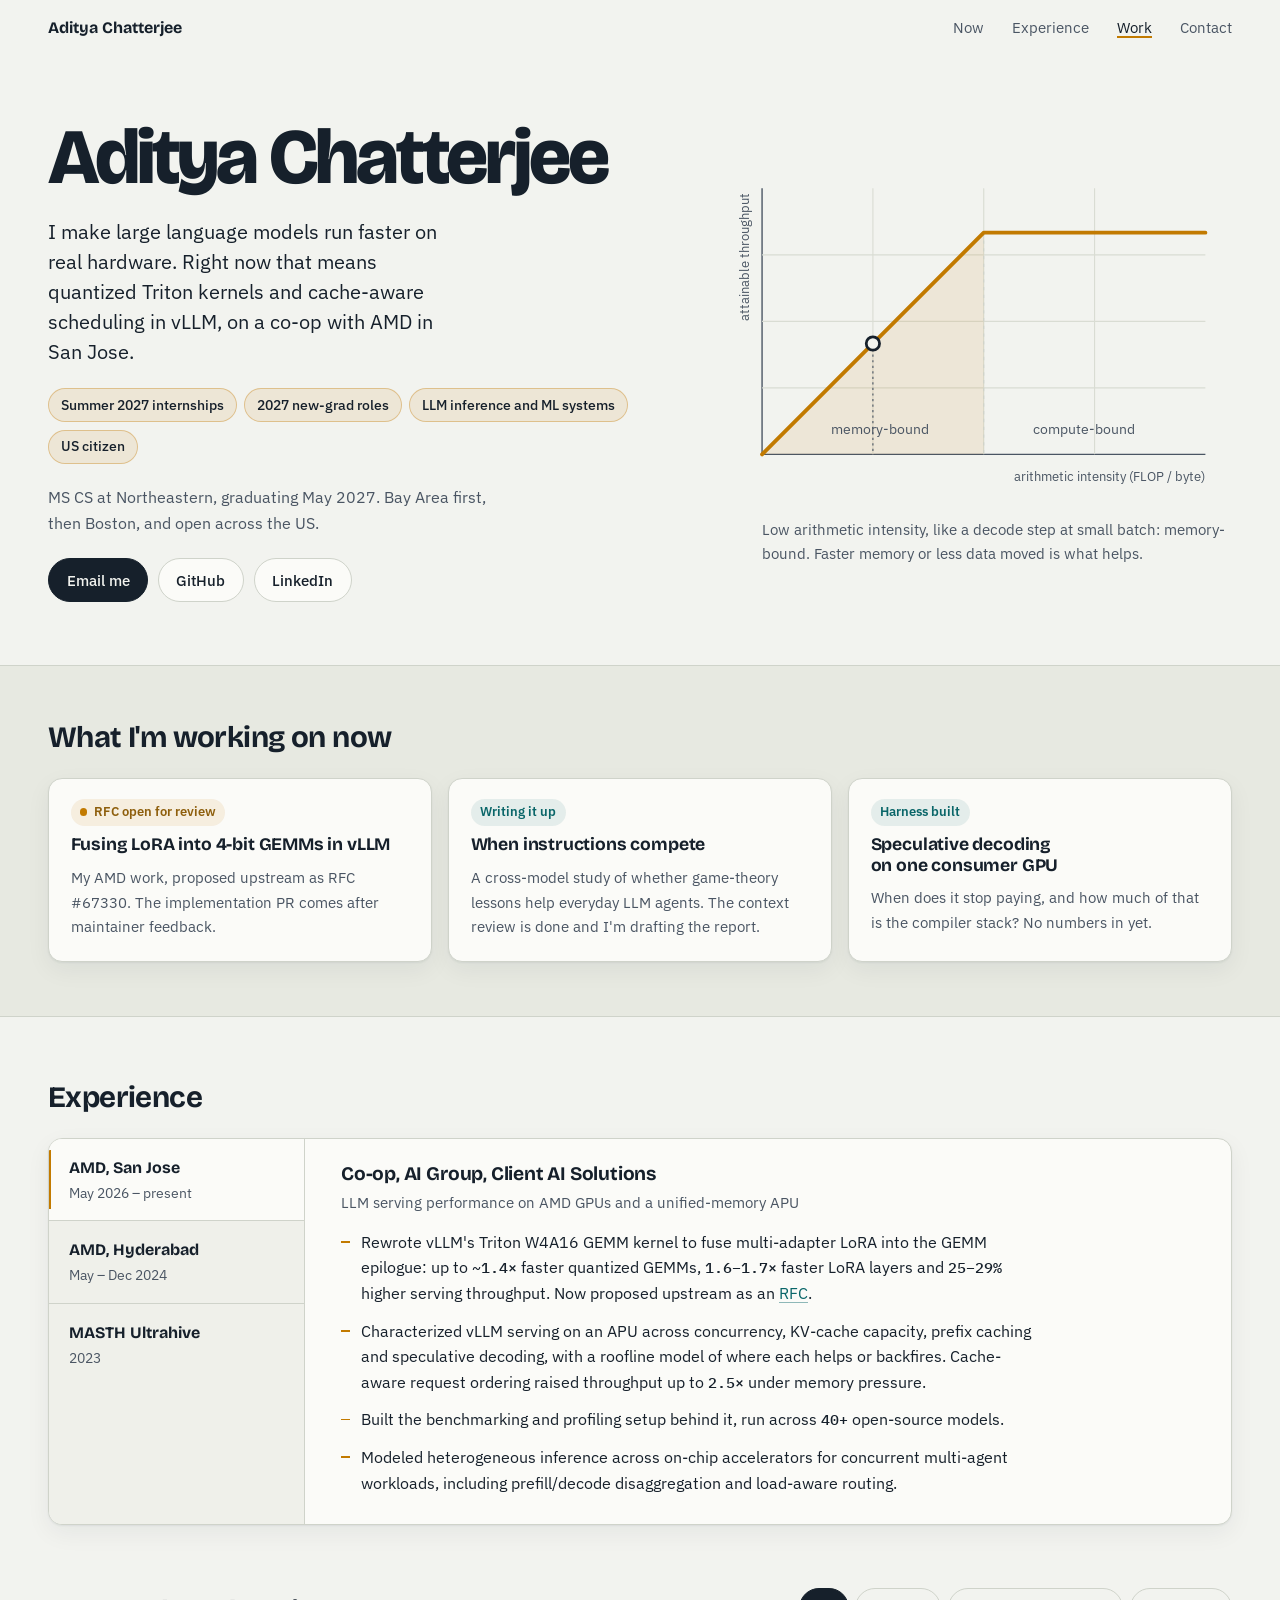
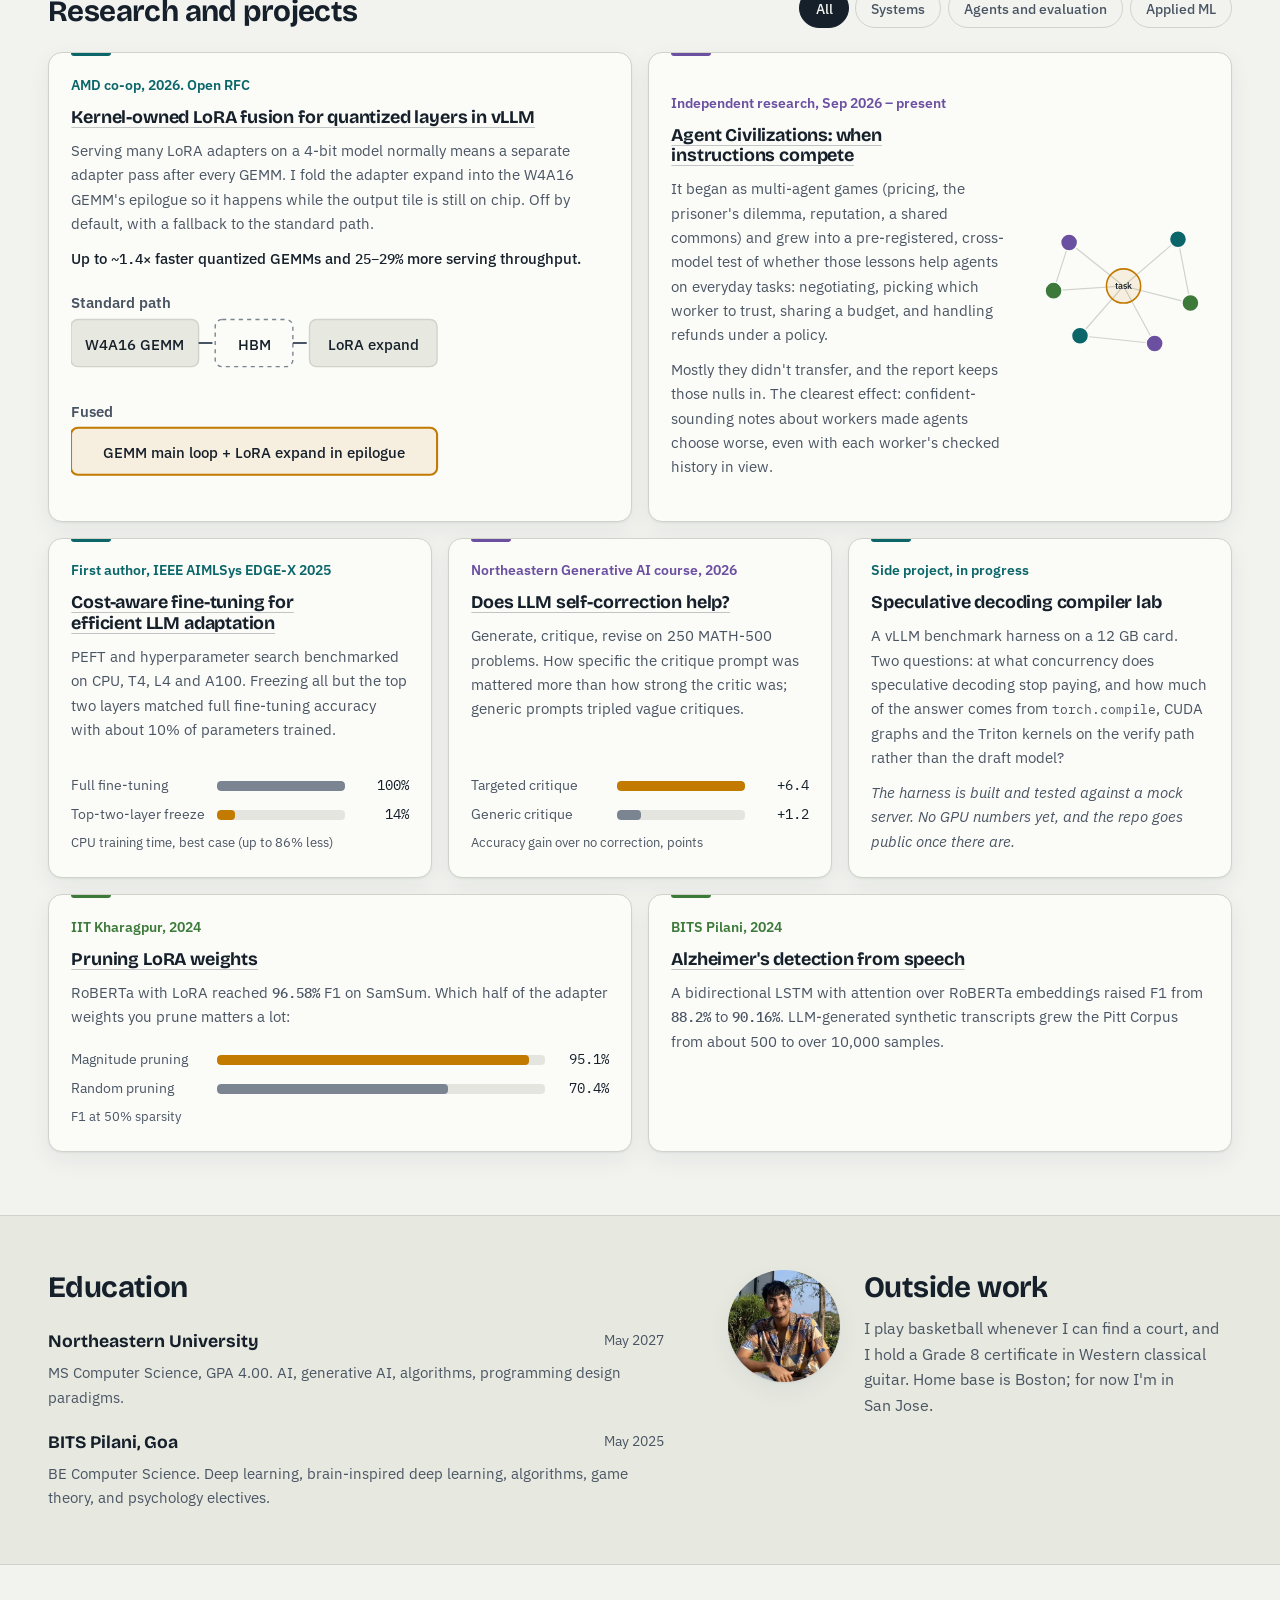
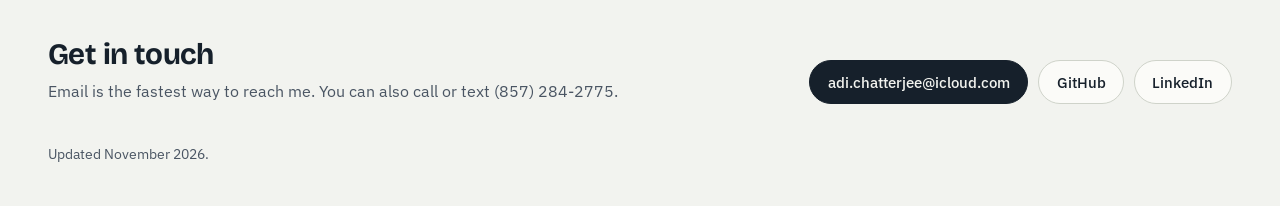
==== commit 36ce931c: "Denser layout: Now cards, tabbed experience, filterable work grid; update Agent Civilizations Co-Aut" ====
--- a/docs/index.html
+++ b/docs/index.html
@@ -4,7 +4,7 @@
   <meta charset="UTF-8">
   <meta name="viewport" content="width=device-width, initial-scale=1">
   <title>Aditya Chatterjee, LLM inference and GPU performance</title>
-  <meta name="description" content="Aditya Chatterjee: MS CS at Northeastern, on co-op at AMD working on LLM serving performance: quantized Triton kernels in vLLM, roofline modeling, multi-agent LLM research.">
+  <meta name="description" content="Aditya Chatterjee: MS CS at Northeastern, on co-op at AMD working on LLM serving performance: quantized Triton kernels in vLLM, roofline modeling, and evaluation research on LLM agents.">
   <meta property="og:title" content="Aditya Chatterjee">
   <meta property="og:description" content="LLM inference and GPU performance. MS CS at Northeastern, co-op at AMD.">
   <meta property="og:type" content="website">
@@ -13,7 +13,7 @@
   <meta name="theme-color" content="#11161d" media="(prefers-color-scheme: dark)">
   <link rel="preconnect" href="https://fonts.googleapis.com">
   <link rel="preconnect" href="https://fonts.gstatic.com" crossorigin>
-  <link href="https://fonts.googleapis.com/css2?family=Bricolage+Grotesque:opsz,wght@12..96,500;12..96,700&family=IBM+Plex+Mono:wght@400;500&family=IBM+Plex+Sans:ital,wght@0,400;0,500;0,600;1,400&display=swap" rel="stylesheet">
+  <link href="https://fonts.googleapis.com/css2?family=Bricolage+Grotesque:opsz,wght@12..96,500;12..96,700;12..96,800&family=IBM+Plex+Mono:wght@400;500&family=IBM+Plex+Sans:ital,wght@0,400;0,500;0,600;1,400&display=swap" rel="stylesheet">
   <link rel="stylesheet" href="styles.css">
 </head>
 <body>
@@ -25,30 +25,36 @@
       <ul>
         <li><a href="#now">Now</a></li>
         <li><a href="#experience">Experience</a></li>
-        <li><a href="#research">Research</a></li>
-        <li><a href="#projects">Projects</a></li>
+        <li><a href="#work">Work</a></li>
         <li><a href="#contact">Contact</a></li>
       </ul>
     </nav>
   </header>
 
   <main id="main">
+    <!-- Hero -->
     <section class="hero wrap" id="top" aria-labelledby="hero-title">
       <div class="hero-text">
         <h1 id="hero-title">Aditya Chatterjee</h1>
         <p class="lede">I make large language models run faster on real hardware. Right now that means quantized Triton kernels and cache-aware scheduling in vLLM, on a co-op with AMD in San Jose.</p>
-        <p class="status">Looking for <strong>Summer 2027 internships</strong> and <strong>2027 new-grad roles</strong> in LLM inference, ML systems and GPU performance. MS CS at Northeastern, graduating May 2027. US citizen.</p>
-        <ul class="links">
-          <li><a href="mailto:adi.chatterjee@icloud.com">adi.chatterjee@icloud.com</a></li>
-          <li><a href="https://github.com/ApriCuz54">GitHub</a></li>
-          <li><a href="https://www.linkedin.com/in/aditya-chatterjee-b19553233/">LinkedIn</a></li>
+        <ul class="chips" aria-label="What I'm looking for">
+          <li>Summer 2027 internships</li>
+          <li>2027 new-grad roles</li>
+          <li>LLM inference and ML systems</li>
+          <li>US citizen</li>
         </ul>
+        <p class="status">MS CS at Northeastern, graduating May 2027. Bay Area first, then Boston, and open across the US.</p>
+        <div class="actions">
+          <a class="btn btn-primary" href="mailto:adi.chatterjee@icloud.com">Email me</a>
+          <a class="btn" href="https://github.com/ApriCuz54">GitHub</a>
+          <a class="btn" href="https://www.linkedin.com/in/aditya-chatterjee-b19553233/">LinkedIn</a>
+        </div>
       </div>
 
       <figure class="roofline" aria-labelledby="roof-cap">
         <svg viewBox="0 0 480 330" role="img" aria-labelledby="roof-title roof-desc" id="roof">
           <title id="roof-title">A roofline diagram</title>
-          <desc id="roof-desc">Attainable throughput rises with arithmetic intensity while a workload is memory-bound, then flattens at the compute ceiling. Move the pointer across it to trace a workload along the roof.</desc>
+          <desc id="roof-desc">Attainable throughput rises with arithmetic intensity while a workload is memory-bound, then flattens at the compute ceiling. Move the pointer across it, or use the arrow keys, to trace a workload along the roof.</desc>
           <g class="grid" aria-hidden="true">
             <line x1="56" y1="40" x2="56" y2="280"/>
             <line x1="56" y1="280" x2="456" y2="280"/>
@@ -62,7 +68,7 @@
           <path class="region" d="M56 280 L256 80 L256 280 Z" aria-hidden="true"/>
           <line class="ridge" x1="256" y1="80" x2="256" y2="280" aria-hidden="true"/>
           <path class="roof" id="roof-line" d="M56 280 L256 80 L456 80" pathLength="1"/>
-          <text class="region-label" x="132" y="262">memory-bound</text>
+          <text class="region-label" x="118" y="262">memory-bound</text>
           <text class="region-label" x="300" y="262">compute-bound</text>
           <text class="axis-label" x="456" y="304" text-anchor="end">arithmetic intensity (FLOP / byte)</text>
           <text class="axis-label" x="44" y="40" text-anchor="end" transform="rotate(-90 44 40)" dx="-4">attainable throughput</text>
@@ -71,148 +77,235 @@
             <circle id="probe-dot" cx="156" cy="180" r="6"/>
           </g>
         </svg>
-        <figcaption id="roof-cap"><span id="roof-readout">A decode step at small batch sits here: memory-bound.</span></figcaption>
+        <figcaption id="roof-cap"><span id="roof-readout" aria-live="polite">Low arithmetic intensity, like a decode step at small batch: memory-bound.</span></figcaption>
       </figure>
     </section>
 
-    <section class="block wrap" id="now" aria-labelledby="now-title">
-      <h2 id="now-title">Now</h2>
-      <div class="block-body">
-        <article class="now-item">
-          <h3>A vLLM contribution for faster 4-bit inference on AMD GPUs</h3>
-          <p class="meta">At AMD since May 2026. <a href="https://github.com/vllm-project/vllm/issues/67330">RFC #67330</a></p>
-          <p>The RFC proposes letting a quantized W4A16 kernel own its LoRA computation, folding the adapter expand into the GEMM epilogue instead of running it as a separate pass. It is open for maintainer feedback on the interface; the implementation PR comes next.</p>
-        </article>
-        <article class="now-item">
-          <h3>Agent Civilizations</h3>
-          <p class="meta">Independent research since Sep 2026. <a href="https://github.com/ApriCuz54/agent-civ-lab">Code on GitHub</a></p>
-          <p>How LLM agents cooperate, collude and defect when they play repeated games together, and what that means for anyone deploying several agents at once. So far every result is from one model, Claude Haiku 4.5; replicating across models is the next step.</p>
-        </article>
-        <article class="now-item">
-          <h3>When does speculative decoding pay on one consumer GPU?</h3>
-          <p class="meta">Side project since Sep 2026. The repo is not public yet.</p>
-          <p>A benchmark harness for vLLM on a 12 GB card that asks two questions: at what concurrency speculative decoding stops helping, and how much of the answer comes from the compiler stack (<code>torch.compile</code>, CUDA graphs, the Triton kernels on the verify path) rather than the draft model. The harness is built and no numbers are in yet.</p>
-        </article>
-      </div>
-    </section>
-
+    <!-- Now -->
+    <section class="now band" id="now" aria-labelledby="now-title">
+      <div class="wrap">
+        <h2 id="now-title">What I'm working on now</h2>
+        <div class="now-grid">
+          <a class="now-card" href="#w-vllm">
+            <span class="pill pill-live">RFC open for review</span>
+            <h3>Fusing LoRA into 4-bit GEMMs in vLLM</h3>
+            <p>My AMD work, proposed upstream as RFC #67330. The implementation PR comes after maintainer feedback.</p>
+          </a>
+          <a class="now-card" href="#w-civ">
+            <span class="pill">Writing it up</span>
+            <h3>When instructions compete</h3>
+            <p>A cross-model study of whether game-theory lessons help everyday LLM agents. The context review is done and I'm drafting the report.</p>
+          </a>
+          <a class="now-card" href="#w-spec">
+            <span class="pill">Harness built</span>
+            <h3>Speculative decoding on one consumer GPU</h3>
+            <p>When does it stop paying, and how much of that is the compiler stack? No numbers in yet.</p>
+          </a>
+        </div>
+      </div>
+    </section>
+
+    <!-- Experience -->
     <section class="block wrap" id="experience" aria-labelledby="exp-title">
       <h2 id="exp-title">Experience</h2>
-      <div class="block-body">
-        <article class="role">
-          <header class="role-head">
-            <h3>AMD, AI Group, Client AI Solutions</h3>
-            <p class="when">May 2026 – present</p>
-          </header>
-          <p class="meta">Co-op, San Jose</p>
+      <div class="tabs" data-tabs>
+        <div class="tablist" role="tablist" aria-label="Roles">
+          <button role="tab" id="tab-amd26" aria-controls="panel-amd26" aria-selected="true">
+            <span class="tab-org">AMD, San Jose</span>
+            <span class="tab-when">May 2026 – present</span>
+          </button>
+          <button role="tab" id="tab-amd24" aria-controls="panel-amd24" aria-selected="false" tabindex="-1">
+            <span class="tab-org">AMD, Hyderabad</span>
+            <span class="tab-when">May – Dec 2024</span>
+          </button>
+          <button role="tab" id="tab-masth" aria-controls="panel-masth" aria-selected="false" tabindex="-1">
+            <span class="tab-org">MASTH Ultrahive</span>
+            <span class="tab-when">2023</span>
+          </button>
+        </div>
+
+        <div class="tabpanel" role="tabpanel" id="panel-amd26" aria-labelledby="tab-amd26" tabindex="0">
+          <h3>Co-op, AI Group, Client AI Solutions</h3>
+          <p class="meta">LLM serving performance on AMD GPUs and a unified-memory APU</p>
           <ul class="facts">
             <li>Rewrote vLLM's Triton W4A16 GEMM kernel to fuse multi-adapter LoRA into the GEMM epilogue: up to <span class="num">~1.4×</span> faster quantized GEMMs, <span class="num">1.6–1.7×</span> faster LoRA layers and <span class="num">25–29%</span> higher serving throughput. Now proposed upstream as an <a href="https://github.com/vllm-project/vllm/issues/67330">RFC</a>.</li>
-            <li>Characterized vLLM serving on a unified-memory APU across concurrency, KV-cache capacity, prefix caching and speculative decoding, and built a roofline model of where each one helps or backfires. Cache-aware request ordering raised throughput up to <span class="num">2.5×</span> under memory pressure.</li>
+            <li>Characterized vLLM serving on an APU across concurrency, KV-cache capacity, prefix caching and speculative decoding, with a roofline model of where each helps or backfires. Cache-aware request ordering raised throughput up to <span class="num">2.5×</span> under memory pressure.</li>
             <li>Built the benchmarking and profiling setup behind it, run across <span class="num">40+</span> open-source models.</li>
-            <li>Modeled heterogeneous inference across on-chip accelerators for concurrent multi-agent workloads, including prefill/decode disaggregation and load-aware routing, to find when splitting work actually helps.</li>
+            <li>Modeled heterogeneous inference across on-chip accelerators for concurrent multi-agent workloads, including prefill/decode disaggregation and load-aware routing.</li>
           </ul>
-        </article>
-
-        <article class="role">
-          <header class="role-head">
-            <h3>AMD, AI Group, AI Solutions</h3>
-            <p class="when">May – Dec 2024</p>
-          </header>
-          <p class="meta">Co-op, Hyderabad</p>
+        </div>
+
+        <div class="tabpanel" role="tabpanel" id="panel-amd24" aria-labelledby="tab-amd24" tabindex="0" hidden>
+          <h3>Co-op, AI Group, AI Solutions</h3>
+          <p class="meta">Getting LLMs onto RyzenAI NPUs</p>
           <ul class="facts">
             <li>Prepared LLMs for RyzenAI NPUs through ONNX: quantization, pruning, dtype conversion and layer fusion.</li>
-            <li>Wrote graph-level optimization tooling (model diffing, node fusion, weight prepacking) that cut model initialization time by <span class="num">~3×</span>, shipped to customers as a deployable package.</li>
+            <li>Wrote graph-level optimization tooling (model diffing, node fusion, weight prepacking) that cut model initialization time by <span class="num">~3×</span>.</li>
+            <li>Shipped the tooling to customers as a deployable package.</li>
           </ul>
-        </article>
-
-        <article class="role role-small">
-          <header class="role-head">
-            <h3>MASTH Ultrahive Healthcare</h3>
-            <p class="when">2023</p>
-          </header>
-          <p class="meta">Business growth intern, remote</p>
-          <p>Built the website and ran the online campaigns for a teen mental-wellness startup. Named best intern of 25.</p>
-        </article>
-      </div>
-    </section>
-
-    <section class="block wrap" id="research" aria-labelledby="res-title">
-      <h2 id="res-title">Research</h2>
-      <div class="block-body">
-        <article class="paper">
-          <h3><a href="https://ieeexplore.ieee.org/abstract/document/11330803">Cost-Aware Fine-Tuning for Efficient LLM Adaptation</a></h3>
-          <p class="meta">First author, IEEE AIMLSys EDGE-X 2025. BITS Pilani.</p>
-          <p>A system-level study of parameter-efficient fine-tuning and hyperparameter search across CPU, T4, L4 and A100 hardware. Freezing all but the top two layers matched full fine-tuning accuracy while training about <span class="num">10%</span> of the parameters, and cut CPU training time by up to <span class="num">86%</span>.</p>
-        </article>
-
-        <article class="paper">
-          <h3><a href="https://github.com/ApriCuz54/agent-civ-lab">Agent Civilizations: LLM agents in multi-agent games</a></h3>
-          <p class="meta">Independent research, in progress</p>
-          <p>A reproducible, cost-logged harness covering a pricing duopoly, the iterated prisoner's dilemma, an Axelrod-style strategy panel, reputation systems and a commons: <span class="num">14</span> experiments and <span class="num">15,348</span> model calls so far. Single instructions can reliably tip agents toward collusive pricing or defection, while prosocial phrasing did nothing measurable above an already cooperative baseline. A lifetime reputation score gets gamed by agents that build trust and then betray; a recency window closes that gap, and forged histories reopen it.</p>
-        </article>
-      </div>
-    </section>
-
-    <section class="block wrap" id="projects" aria-labelledby="proj-title">
-      <h2 id="proj-title">Projects</h2>
-      <div class="block-body project-list">
-        <article class="project">
-          <h3><a href="https://github.com/ApriCuz54/CS6180-Team10">LLM self-correction benchmark</a></h3>
-          <p class="meta">Northeastern Generative AI course, Mar – Apr 2026</p>
-          <p>A generate, critique, revise pipeline over 250 MATH-500 problems with four conditions that each isolate one variable. A targeted critique prompt raised accuracy by <span class="num">6.4</span> points against <span class="num">1.2</span> for a generic one, and an LLM-as-judge classifier showed why: the generic prompt tripled the number of vague critiques.</p>
-        </article>
-        <article class="project">
-          <h3><a href="https://github.com/ApriCuz54/LLM_Optimization">LoRA fine-tuning and pruning</a></h3>
-          <p class="meta">IIT Kharagpur, Sep – Dec 2024</p>
-          <p>RoBERTa with LoRA reached <span class="num">96.58%</span> F1 on SamSum. Magnitude-based pruning of the LoRA weights held <span class="num">95.1%</span> F1 at 50% sparsity, against <span class="num">70.4%</span> for random pruning.</p>
-        </article>
-        <article class="project">
-          <h3><a href="https://github.com/ApriCuz54/DementiaDetection">Alzheimer's detection from speech transcripts</a></h3>
-          <p class="meta">BITS Pilani, Jan – May 2024</p>
-          <p>A bidirectional LSTM with attention over RoBERTa embeddings, raising F1 from <span class="num">88.2%</span> to <span class="num">90.16%</span>. The Pitt Corpus was expanded from about 500 to over 10,000 samples with LLM-generated synthetic data.</p>
-        </article>
-      </div>
-    </section>
-
-    <section class="block wrap" id="education" aria-labelledby="edu-title">
-      <h2 id="edu-title">Education</h2>
-      <div class="block-body">
-        <article class="role">
-          <header class="role-head">
-            <h3>Northeastern University</h3>
-            <p class="when">May 2027</p>
-          </header>
-          <p class="meta">MS Computer Science, GPA 4.00</p>
-          <p>Artificial intelligence, generative AI, data structures and algorithms, programming design paradigms.</p>
-        </article>
-        <article class="role">
-          <header class="role-head">
-            <h3>BITS Pilani, Goa</h3>
-            <p class="when">May 2025</p>
-          </header>
-          <p class="meta">BE Computer Science</p>
-          <p>Deep learning, brain-inspired deep learning, design and analysis of algorithms, game theory, and psychology electives out of an interest in how people and AI systems work together.</p>
-        </article>
-      </div>
-    </section>
-
-    <section class="block wrap" id="about" aria-labelledby="about-title">
-      <h2 id="about-title">Outside work</h2>
-      <div class="block-body about">
-        <img src="portrait.jpg" alt="Portrait of Aditya Chatterjee" width="160" height="160" loading="lazy" decoding="async">
-        <p>I play basketball whenever I can find a court, and I hold a Grade 8 certificate in Western classical guitar. Home base is Boston; for now I'm in San Jose.</p>
+        </div>
+
+        <div class="tabpanel" role="tabpanel" id="panel-masth" aria-labelledby="tab-masth" tabindex="0" hidden>
+          <h3>Business growth intern</h3>
+          <p class="meta">A teen mental-wellness startup, remote</p>
+          <ul class="facts">
+            <li>Built the company website and landing pages and ran its online campaigns.</li>
+            <li>Named best intern of 25.</li>
+          </ul>
+        </div>
+      </div>
+    </section>
+
+    <!-- Work -->
+    <section class="block wrap" id="work" aria-labelledby="work-title">
+      <div class="work-head">
+        <h2 id="work-title">Research and projects</h2>
+        <div class="filters" role="group" aria-label="Filter work">
+          <button type="button" aria-pressed="true" data-filter="all">All</button>
+          <button type="button" aria-pressed="false" data-filter="systems">Systems</button>
+          <button type="button" aria-pressed="false" data-filter="agents">Agents and evaluation</button>
+          <button type="button" aria-pressed="false" data-filter="ml">Applied ML</button>
+        </div>
+      </div>
+
+      <div class="bento">
+        <!-- vLLM -->
+        <article class="tile tile-wide tile-systems" id="w-vllm" data-cat="systems">
+          <div class="tile-text">
+            <p class="tile-kind">AMD co-op, 2026. Open RFC</p>
+            <h3><a href="https://github.com/vllm-project/vllm/issues/67330">Kernel-owned LoRA fusion for quantized layers in vLLM</a></h3>
+            <p>Serving many LoRA adapters on a 4-bit model normally means a separate adapter pass after every GEMM. I fold the adapter expand into the W4A16 GEMM's epilogue so it happens while the output tile is still on chip. Off by default, with a fallback to the standard path.</p>
+            <p class="tile-result">Up to <span class="num">~1.4×</span> faster quantized GEMMs and <span class="num">25–29%</span> more serving throughput.</p>
+          </div>
+          <svg class="diagram" viewBox="0 0 300 150" role="img" aria-label="Diagram: before, the GEMM writes its output and a separate LoRA pass reads it back; after, the LoRA expand runs inside the GEMM epilogue.">
+            <text class="d-label" x="0" y="14">Standard path</text>
+            <rect class="d-box" x="0" y="22" width="92" height="34" rx="5"/><text class="d-txt" x="46" y="44" text-anchor="middle">W4A16 GEMM</text>
+            <rect class="d-mem" x="104" y="22" width="56" height="34" rx="5"/><text class="d-txt" x="132" y="44" text-anchor="middle">HBM</text>
+            <rect class="d-box" x="172" y="22" width="92" height="34" rx="5"/><text class="d-txt" x="218" y="44" text-anchor="middle">LoRA expand</text>
+            <path class="d-arrow" d="M92 39 H102 M160 39 H170"/>
+            <text class="d-label" x="0" y="92">Fused</text>
+            <rect class="d-box d-hot" x="0" y="100" width="264" height="34" rx="5"/>
+            <text class="d-txt" x="132" y="122" text-anchor="middle">GEMM main loop  +  LoRA expand in epilogue</text>
+          </svg>
+        </article>
+
+        <!-- Agent Civ -->
+        <article class="tile tile-wide tile-split tile-agents" id="w-civ" data-cat="agents">
+          <div class="tile-text">
+            <p class="tile-kind">Independent research, Sep 2026 – present</p>
+            <h3><a href="https://github.com/ApriCuz54/agent-civ-lab">Agent Civilizations: when instructions compete</a></h3>
+            <p>It began as multi-agent games (pricing, the prisoner's dilemma, reputation, a shared commons) and grew into a pre-registered, cross-model test of whether those lessons help agents on everyday tasks: negotiating, picking which worker to trust, sharing a budget, and handling refunds under a policy.</p>
+            <p>Mostly they didn't transfer, and the report keeps those nulls in. The clearest effect: confident-sounding notes about workers made agents choose worse, even with each worker's checked history in view.</p>
+          </div>
+          <svg class="diagram diagram-net" viewBox="0 0 220 180" role="img" aria-label="Illustration of several models from different families playing the same games and tasks.">
+            <g class="n-edges">
+              <line x1="110" y1="90" x2="40" y2="34"/><line x1="110" y1="90" x2="180" y2="30"/>
+              <line x1="110" y1="90" x2="196" y2="112"/><line x1="110" y1="90" x2="150" y2="164"/>
+              <line x1="110" y1="90" x2="54" y2="154"/><line x1="110" y1="90" x2="20" y2="96"/>
+              <line x1="40" y1="34" x2="20" y2="96"/><line x1="180" y1="30" x2="196" y2="112"/>
+              <line x1="150" y1="164" x2="54" y2="154"/>
+            </g>
+            <circle class="n-hub" cx="110" cy="90" r="22"/>
+            <text class="d-txt" x="110" y="94" text-anchor="middle">task</text>
+            <circle class="n a" cx="40" cy="34" r="11"/><circle class="n b" cx="180" cy="30" r="11"/>
+            <circle class="n c" cx="196" cy="112" r="11"/><circle class="n a" cx="150" cy="164" r="11"/>
+            <circle class="n b" cx="54" cy="154" r="11"/><circle class="n c" cx="20" cy="96" r="11"/>
+          </svg>
+        </article>
+
+        <!-- Paper -->
+        <article class="tile tile-systems" data-cat="systems">
+          <p class="tile-kind">First author, IEEE AIMLSys EDGE-X 2025</p>
+          <h3><a href="https://ieeexplore.ieee.org/abstract/document/11330803">Cost-aware fine-tuning for efficient LLM adaptation</a></h3>
+          <p>PEFT and hyperparameter search benchmarked on CPU, T4, L4 and A100. Freezing all but the top two layers matched full fine-tuning accuracy with about 10% of parameters trained.</p>
+          <figure class="bars" aria-label="CPU training time relative to full fine-tuning">
+            <div class="bar-row"><span class="bar-name">Full fine-tuning</span><span class="bar-track"><span class="bar bar-base" style="--v:100"></span></span><span class="bar-val">100%</span></div>
+            <div class="bar-row"><span class="bar-name">Top-two-layer freeze</span><span class="bar-track"><span class="bar bar-hi" style="--v:14"></span></span><span class="bar-val">14%</span></div>
+            <figcaption>CPU training time, best case (up to 86% less)</figcaption>
+          </figure>
+        </article>
+
+        <!-- Self-correction -->
+        <article class="tile tile-agents" data-cat="agents">
+          <p class="tile-kind">Northeastern Generative AI course, 2026</p>
+          <h3><a href="https://github.com/ApriCuz54/CS6180-Team10">Does LLM self-correction help?</a></h3>
+          <p>Generate, critique, revise on 250 MATH-500 problems. How specific the critique prompt was mattered more than how strong the critic was; generic prompts tripled vague critiques.</p>
+          <figure class="bars" aria-label="Accuracy gain over no correction, in points">
+            <div class="bar-row"><span class="bar-name">Targeted critique</span><span class="bar-track"><span class="bar bar-hi" style="--v:100"></span></span><span class="bar-val">+6.4</span></div>
+            <div class="bar-row"><span class="bar-name">Generic critique</span><span class="bar-track"><span class="bar bar-base" style="--v:19"></span></span><span class="bar-val">+1.2</span></div>
+            <figcaption>Accuracy gain over no correction, points</figcaption>
+          </figure>
+        </article>
+
+        <!-- Spec decode -->
+        <article class="tile tile-systems" id="w-spec" data-cat="systems">
+          <p class="tile-kind">Side project, in progress</p>
+          <h3>Speculative decoding compiler lab</h3>
+          <p>A vLLM benchmark harness on a 12 GB card. Two questions: at what concurrency does speculative decoding stop paying, and how much of the answer comes from <code>torch.compile</code>, CUDA graphs and the Triton kernels on the verify path rather than the draft model?</p>
+          <p class="tile-note">The harness is built and tested against a mock server. No GPU numbers yet, and the repo goes public once there are.</p>
+        </article>
+
+        <!-- LoRA pruning -->
+        <article class="tile tile-half tile-ml" data-cat="ml">
+          <p class="tile-kind">IIT Kharagpur, 2024</p>
+          <h3><a href="https://github.com/ApriCuz54/LLM_Optimization">Pruning LoRA weights</a></h3>
+          <p>RoBERTa with LoRA reached <span class="num">96.58%</span> F1 on SamSum. Which half of the adapter weights you prune matters a lot:</p>
+          <figure class="bars" aria-label="F1 at 50% sparsity">
+            <div class="bar-row"><span class="bar-name">Magnitude pruning</span><span class="bar-track"><span class="bar bar-hi" style="--v:95.1"></span></span><span class="bar-val">95.1%</span></div>
+            <div class="bar-row"><span class="bar-name">Random pruning</span><span class="bar-track"><span class="bar bar-base" style="--v:70.4"></span></span><span class="bar-val">70.4%</span></div>
+            <figcaption>F1 at 50% sparsity</figcaption>
+          </figure>
+        </article>
+
+        <!-- Alzheimer's -->
+        <article class="tile tile-half tile-ml" data-cat="ml">
+          <p class="tile-kind">BITS Pilani, 2024</p>
+          <h3><a href="https://github.com/ApriCuz54/DementiaDetection">Alzheimer's detection from speech</a></h3>
+          <p>A bidirectional LSTM with attention over RoBERTa embeddings raised F1 from <span class="num">88.2%</span> to <span class="num">90.16%</span>. LLM-generated synthetic transcripts grew the Pitt Corpus from about 500 to over 10,000 samples.</p>
+        </article>
+      </div>
+    </section>
+
+    <!-- Education + about -->
+    <section class="band" id="about" aria-label="Education and outside work">
+      <div class="wrap duo">
+        <div>
+          <h2>Education</h2>
+          <dl class="edu">
+            <div>
+              <dt>Northeastern University <span class="when">May 2027</span></dt>
+              <dd>MS Computer Science, GPA 4.00. AI, generative AI, algorithms, programming design paradigms.</dd>
+            </div>
+            <div>
+              <dt>BITS Pilani, Goa <span class="when">May 2025</span></dt>
+              <dd>BE Computer Science. Deep learning, brain-inspired deep learning, algorithms, game theory, and psychology electives.</dd>
+            </div>
+          </dl>
+        </div>
+        <div class="about">
+          <img src="portrait.jpg" alt="Portrait of Aditya Chatterjee" width="160" height="160" loading="lazy" decoding="async">
+          <div>
+            <h2>Outside work</h2>
+            <p>I play basketball whenever I can find a court, and I hold a Grade 8 certificate in Western classical guitar. Home base is Boston; for now I'm in San Jose.</p>
+          </div>
+        </div>
       </div>
     </section>
   </main>
 
-  <footer class="foot wrap" id="contact">
-    <h2>Get in touch</h2>
-    <p>The fastest way to reach me is email: <a href="mailto:adi.chatterjee@icloud.com">adi.chatterjee@icloud.com</a>. You can also call or text (857) 284-2775.</p>
-    <ul class="links">
-      <li><a href="https://github.com/ApriCuz54">GitHub</a></li>
-      <li><a href="https://www.linkedin.com/in/aditya-chatterjee-b19553233/">LinkedIn</a></li>
-    </ul>
-    <p class="small">Updated November 2026.</p>
+  <footer class="foot" id="contact">
+    <div class="wrap foot-inner">
+      <div>
+        <h2>Get in touch</h2>
+        <p>Email is the fastest way to reach me. You can also call or text (857) 284-2775.</p>
+      </div>
+      <div class="actions">
+        <a class="btn btn-primary" href="mailto:adi.chatterjee@icloud.com">adi.chatterjee@icloud.com</a>
+        <a class="btn" href="https://github.com/ApriCuz54">GitHub</a>
+        <a class="btn" href="https://www.linkedin.com/in/aditya-chatterjee-b19553233/">LinkedIn</a>
+      </div>
+    </div>
+    <p class="wrap small">Updated November 2026.</p>
   </footer>
 
   <script src="script.js" defer></script>
--- a/docs/styles.css
+++ b/docs/styles.css
@@ -1,47 +1,63 @@
 /* Aditya Chatterjee: personal site
-   Palette: graph paper and drafting ink, one amber line for the roof. */
+   Graph paper and drafting ink. Amber is the roofline and the result; teal is links. */
 
 html { color-scheme: light dark; }
 
 :root {
   --paper: #f2f3ef;
-  --paper-2: #e8eae3;
+  --paper-2: #e7e9e1;
+  --card: #fbfbf8;
   --ink: #16202b;
   --ink-2: #4a5563;
   --rule: #cfd3ca;
   --link: #0a6669;
   --link-hover: #064b4d;
+  --link-tint: rgba(10, 102, 105, 0.09);
   --roof: #c27a00;
-  --roof-fill: rgba(194, 122, 0, 0.09);
+  --roof-fill: rgba(194, 122, 0, 0.1);
+  --bar-base: #7a8591;
   --grid: #d9dcd3;
+  --t-systems: #0a6669;
+  --t-agents: #6b4fa0;
+  --t-ml: #3d7a3a;
+  --shadow: 0 1px 2px rgba(22, 32, 43, 0.06), 0 8px 24px rgba(22, 32, 43, 0.06);
+  --shadow-hover: 0 2px 4px rgba(22, 32, 43, 0.08), 0 14px 32px rgba(22, 32, 43, 0.1);
 
   --display: "Bricolage Grotesque", "IBM Plex Sans", system-ui, sans-serif;
   --body: "IBM Plex Sans", system-ui, -apple-system, "Segoe UI", sans-serif;
   --mono: "IBM Plex Mono", ui-monospace, "SF Mono", Menlo, monospace;
 
-  --step-0: 1.0625rem;   /* 17px body */
-  --step-1: 1.25rem;
-  --step-2: 1.5rem;
-  --step-4: clamp(2.75rem, 6.2vw, 4.75rem);
-
-  --measure: 66ch;
+  --step-0: 1rem;
+  --step-1: 1.2rem;
+  --step-2: clamp(1.5rem, 2.4vw, 1.85rem);
+  --step-4: clamp(2.75rem, 6.2vw, 4.9rem);
+
   --gutter: clamp(1.25rem, 4vw, 3rem);
-  --max: 72rem;
+  --max: 76rem;
+  --radius: 14px;
   --ease-out: cubic-bezier(0.16, 1, 0.3, 1);
 }
 
 @media (prefers-color-scheme: dark) {
   :root {
     --paper: #11161d;
-    --paper-2: #18202a;
+    --paper-2: #161d26;
+    --card: #1a222c;
     --ink: #e7eae4;
     --ink-2: #a3adb8;
     --rule: #2b3541;
     --link: #5cc5c4;
     --link-hover: #8fdedd;
+    --link-tint: rgba(92, 197, 196, 0.12);
     --roof: #f0a93a;
     --roof-fill: rgba(240, 169, 58, 0.1);
+    --bar-base: #6b7684;
     --grid: #232c37;
+    --t-systems: #5cc5c4;
+    --t-agents: #b39ae6;
+    --t-ml: #8cc98a;
+    --shadow: 0 1px 2px rgba(0, 0, 0, 0.3), 0 8px 24px rgba(0, 0, 0, 0.25);
+    --shadow-hover: 0 2px 4px rgba(0, 0, 0, 0.35), 0 14px 32px rgba(0, 0, 0, 0.35);
   }
 }
 
@@ -51,19 +67,18 @@
 
 body {
   margin: 0;
-  touch-action: manipulation;
-  -webkit-tap-highlight-color: transparent;
   background: var(--paper);
   color: var(--ink);
   font-family: var(--body);
   font-size: var(--step-0);
   line-height: 1.6;
-  font-feature-settings: "kern", "liga";
   text-rendering: optimizeLegibility;
+  touch-action: manipulation;
+  -webkit-tap-highlight-color: transparent;
 }
 
 ::selection { background: var(--roof); color: #fff; }
-:focus-visible { outline: 2px solid var(--link); outline-offset: 3px; border-radius: 2px; }
+:focus-visible { outline: 2px solid var(--link); outline-offset: 3px; border-radius: 4px; }
 
 a {
   color: var(--link);
@@ -76,27 +91,39 @@
 a:hover { color: var(--link-hover); text-decoration-color: currentColor; }
 
 h1, h2, h3 { font-family: var(--display); font-weight: 700; line-height: 1.15; margin: 0; text-wrap: balance; }
+h2 { font-size: var(--step-2); letter-spacing: -0.02em; }
+h3 { font-size: var(--step-1); letter-spacing: -0.01em; }
 p { margin: 0; text-wrap: pretty; }
 ul { margin: 0; padding: 0; }
-code { font-family: var(--mono); font-size: 0.88em; }
-
-.num {
-  font-family: var(--mono);
-  font-weight: 500;
-  font-size: 0.94em;
-  font-variant-numeric: tabular-nums;
-  white-space: nowrap;
-}
-
+code { font-family: var(--mono); font-size: 0.86em; }
+
+.num { font-family: var(--mono); font-weight: 500; font-size: 0.93em; font-variant-numeric: tabular-nums; white-space: nowrap; }
 .wrap { width: min(100% - 2 * var(--gutter), var(--max)); margin-inline: auto; }
 
-.skip {
-  position: absolute; left: 1rem; top: -3rem;
-  background: var(--ink); color: var(--paper); padding: 0.5rem 0.9rem; z-index: 10;
-}
+.skip { position: absolute; left: 1rem; top: -3rem; background: var(--ink); color: var(--paper); padding: 0.5rem 0.9rem; z-index: 10; }
 .skip:focus { top: 1rem; }
 
-/* ---- nav ---- */
+/* ---------- buttons and chips ---------- */
+.btn {
+  display: inline-flex; align-items: center; min-height: 2.75rem;
+  padding: 0 1.1rem; border-radius: 999px;
+  border: 1px solid var(--rule); background: var(--card); color: var(--ink);
+  font-weight: 500; font-size: 0.95rem; text-decoration: none;
+  transition: transform 160ms var(--ease-out), border-color 160ms var(--ease-out), background-color 160ms var(--ease-out);
+}
+.btn:hover { color: var(--ink); border-color: var(--ink-2); transform: translateY(-1px); }
+.btn:active { transform: translateY(0); }
+.btn-primary { background: var(--ink); color: var(--paper); border-color: var(--ink); }
+.btn-primary:hover { color: var(--paper); background: color-mix(in srgb, var(--ink) 86%, var(--link)); }
+.actions { display: flex; flex-wrap: wrap; gap: 0.6rem; }
+
+.chips { list-style: none; display: flex; flex-wrap: wrap; gap: 0.45rem; }
+.chips li {
+  font-size: 0.875rem; font-weight: 500; padding: 0.3rem 0.75rem; border-radius: 999px;
+  background: var(--roof-fill); color: var(--ink); border: 1px solid color-mix(in srgb, var(--roof) 35%, transparent);
+}
+
+/* ---------- nav ---------- */
 .top {
   position: sticky; top: 0; z-index: 5;
   background: color-mix(in srgb, var(--paper) 88%, transparent);
@@ -109,42 +136,31 @@
 .nav { display: flex; align-items: center; justify-content: space-between; gap: 1rem; min-height: 3.5rem; }
 .nav-name { font-family: var(--display); font-weight: 700; color: var(--ink); text-decoration: none; opacity: 0; transition: opacity 200ms var(--ease-out); }
 .top.scrolled .nav-name { opacity: 1; }
-.nav ul { list-style: none; display: flex; gap: clamp(0.75rem, 2.4vw, 1.75rem); }
+.nav ul { list-style: none; display: flex; gap: clamp(0.9rem, 2.4vw, 1.75rem); }
 .nav ul a { color: var(--ink-2); text-decoration: none; font-size: 0.95rem; padding-block: 0.5rem; }
 .nav ul a:hover, .nav ul a[aria-current="true"] { color: var(--ink); }
 .nav ul a[aria-current="true"] { text-decoration: underline; text-decoration-color: var(--roof); text-decoration-thickness: 2px; }
 
-/* ---- hero ---- */
+/* ---------- hero ---------- */
 .hero {
   display: grid;
-  align-items: start;
   grid-template-columns: minmax(0, 1.05fr) minmax(0, 0.95fr);
   gap: clamp(2rem, 5vw, 4.5rem);
-  padding-block: clamp(3rem, 9vh, 6.5rem) clamp(3.5rem, 10vh, 7rem);
-}
-.hero h1 {
-  font-size: var(--step-4);
-  letter-spacing: -0.035em;
-  line-height: 0.98;
-  font-variation-settings: "opsz" 96;
-}
-.lede { font-size: var(--step-1); line-height: 1.5; margin-top: 1.5rem; max-width: 36ch; }
-.status { color: var(--ink-2); margin-top: 1.25rem; max-width: 46ch; }
-.status strong { color: var(--ink); font-weight: 600; }
-.links { list-style: none; display: flex; flex-wrap: wrap; gap: 0.5rem 1.5rem; margin-top: 1.75rem; }
-
-/* the roofline */
-.roofline { margin: 0; padding-top: clamp(0rem, 3vw, 2.5rem); }
-.roofline svg { width: 100%; height: auto; display: block; touch-action: pan-y; cursor: crosshair; }
+  align-items: start;
+  padding-block: clamp(2.5rem, 7vh, 5rem) clamp(2.5rem, 7vh, 4.5rem);
+}
+.hero-text { display: grid; gap: 1.35rem; }
+.hero h1 { font-size: var(--step-4); font-weight: 800; letter-spacing: -0.04em; line-height: 0.96; font-variation-settings: "opsz" 96; }
+.lede { font-size: 1.25rem; line-height: 1.5; max-width: 34ch; }
+.status { color: var(--ink-2); max-width: 46ch; }
+
+.roofline { margin: 0; padding-top: clamp(0rem, 2vw, 1.5rem); }
+.roofline svg { width: 100%; height: auto; display: block; touch-action: pan-y; cursor: crosshair; border-radius: 8px; }
 .grid line { stroke: var(--ink-2); stroke-width: 1.25; }
 .grid .tick { stroke: var(--grid); stroke-width: 1; }
 .region { fill: var(--roof-fill); }
 .ridge { stroke: var(--rule); stroke-width: 1; stroke-dasharray: 3 4; }
-.roof {
-  fill: none; stroke: var(--roof); stroke-width: 3.5;
-  stroke-linecap: round; stroke-linejoin: round;
-  stroke-dasharray: 1; stroke-dashoffset: 0;
-}
+.roof { fill: none; stroke: var(--roof); stroke-width: 3.5; stroke-linecap: round; stroke-linejoin: round; stroke-dasharray: 1; stroke-dashoffset: 0; }
 .js .roof { stroke-dashoffset: 1; }
 .js .roof.drawn { stroke-dashoffset: 0; transition: stroke-dashoffset 1400ms var(--ease-out); }
 .region-label, .axis-label { font-family: var(--body); fill: var(--ink-2); }
@@ -154,90 +170,193 @@
 .probe-drop { stroke: var(--ink-2); stroke-width: 1; stroke-dasharray: 2 3; }
 .js .probe { opacity: 0; transition: opacity 400ms var(--ease-out) 900ms; }
 .js .roof.drawn ~ .probe { opacity: 1; }
-.roofline figcaption { color: var(--ink-2); font-size: 0.95rem; margin-top: 0.5rem; padding-left: 56px; padding-left: calc(56 / 480 * 100%); min-height: 4.8em; }
-
+.roofline figcaption { color: var(--ink-2); font-size: 0.93rem; margin-top: 0.5rem; padding-left: calc(56 / 480 * 100%); min-height: 4.8em; }
 @media (prefers-reduced-motion: reduce) {
   .js .roof, .js .roof.drawn { stroke-dashoffset: 0; transition: none; }
   .js .probe { opacity: 1; transition: none; }
   .probe circle { transition: none; }
 }
 
-/* ---- content blocks ---- */
-.block {
-  display: grid;
-  grid-template-columns: minmax(9rem, 14rem) minmax(0, 1fr);
-  gap: 1.5rem clamp(1.5rem, 5vw, 4.5rem);
-  padding-block: clamp(2.75rem, 7vh, 4.5rem);
-  border-top: 1px solid var(--rule);
-  scroll-margin-top: 3.5rem;
-}
-.block > h2 {
-  font-size: var(--step-2);
-  letter-spacing: -0.015em;
-  align-self: start;
-  position: sticky; top: 5rem;
-}
-.block-body { display: grid; gap: 2.5rem; max-width: var(--measure); }
-
-h3 { font-size: var(--step-1); letter-spacing: -0.01em; }
-h3 a { color: var(--ink); text-decoration-color: color-mix(in srgb, var(--ink) 30%, transparent); }
-h3 a:hover { color: var(--link-hover); }
-
-.meta { color: var(--ink-2); font-size: 0.95rem; margin-top: 0.35rem; }
-.block-body article > p:not(.meta) { margin-top: 0.75rem; }
-
-.role-head { display: flex; justify-content: space-between; align-items: baseline; gap: 1rem; flex-wrap: wrap; }
-.when { color: var(--ink-2); font-size: 0.95rem; font-variant-numeric: tabular-nums; white-space: nowrap; }
-
-.facts { list-style: none; margin-top: 0.9rem; display: grid; gap: 0.75rem; }
+/* ---------- bands ---------- */
+.band { background: var(--paper-2); border-block: 1px solid var(--rule); padding-block: clamp(2.5rem, 6vh, 3.75rem); }
+.band h2 { margin-bottom: 1.5rem; }
+
+.now-grid { display: grid; grid-template-columns: repeat(3, minmax(0, 1fr)); gap: 1rem; }
+.now-card {
+  display: grid; align-content: start; gap: 0.6rem;
+  padding: 1.25rem 1.35rem 1.4rem; border-radius: var(--radius);
+  background: var(--card); border: 1px solid var(--rule); box-shadow: var(--shadow);
+  color: var(--ink); text-decoration: none;
+  transition: transform 200ms var(--ease-out), box-shadow 200ms var(--ease-out), border-color 200ms var(--ease-out);
+}
+.now-card:hover { color: var(--ink); transform: translateY(-2px); box-shadow: var(--shadow-hover); border-color: color-mix(in srgb, var(--roof) 50%, var(--rule)); }
+.now-card h3 { font-size: 1.1rem; }
+.now-card p { color: var(--ink-2); font-size: 0.95rem; }
+.pill {
+  justify-self: start; font-size: 0.8rem; font-weight: 600; padding: 0.2rem 0.6rem; border-radius: 999px;
+  background: var(--link-tint); color: var(--link);
+}
+.pill-live { background: var(--roof-fill); color: color-mix(in srgb, var(--roof) 70%, var(--ink)); }
+.pill-live::before {
+  content: ""; display: inline-block; width: 0.45rem; height: 0.45rem; border-radius: 50%;
+  background: var(--roof); margin-right: 0.4rem; vertical-align: 0.05em;
+}
+
+/* ---------- blocks ---------- */
+.block { padding-block: clamp(3rem, 7vh, 4.5rem) 0; scroll-margin-top: 3.5rem; }
+.block > h2, .work-head { margin-bottom: 1.5rem; }
+.meta { color: var(--ink-2); font-size: 0.95rem; margin-top: 0.3rem; }
+
+/* tabs */
+.tabs {
+  display: grid; grid-template-columns: minmax(12rem, 16rem) minmax(0, 1fr);
+  border: 1px solid var(--rule); border-radius: var(--radius); background: var(--card); box-shadow: var(--shadow);
+  overflow: hidden;
+}
+.tablist { display: flex; flex-direction: column; border-right: 1px solid var(--rule); background: color-mix(in srgb, var(--paper-2) 60%, var(--card)); }
+.tablist button {
+  all: unset; box-sizing: border-box; cursor: pointer; display: grid; gap: 0.1rem;
+  padding: 1rem 1.25rem; border-bottom: 1px solid var(--rule); position: relative;
+  transition: background-color 160ms var(--ease-out);
+}
+.tablist button:last-child { border-bottom: 0; }
+.tablist button:hover { background: var(--card); }
+.tablist button[aria-selected="true"] { background: var(--card); }
+.tablist button[aria-selected="true"]::before { content: ""; position: absolute; left: 0; top: 0.75rem; bottom: 0.75rem; width: 1px; background: var(--roof); box-shadow: 0 0 0 1px var(--roof); }
+.tablist button:focus-visible { outline: 2px solid var(--link); outline-offset: -4px; }
+.tab-org { font-family: var(--display); font-weight: 700; color: var(--ink); }
+.tab-when { font-size: 0.875rem; color: var(--ink-2); font-variant-numeric: tabular-nums; }
+.tabpanel { padding: 1.5rem clamp(1.25rem, 3vw, 2.25rem) 1.75rem; }
+.tabpanel:focus-visible { outline-offset: -4px; }
+.tabpanel[hidden] { display: none; }
+.js .tabpanel:not([hidden]) { animation: panel-in 320ms var(--ease-out); }
+@keyframes panel-in { from { opacity: 0; transform: translateY(4px); } to { opacity: 1; transform: none; } }
+@media (prefers-reduced-motion: reduce) { .js .tabpanel:not([hidden]) { animation: none; } }
+
+.facts { list-style: none; margin-top: 1rem; display: grid; gap: 0.75rem; max-width: 70ch; }
 .facts li { position: relative; padding-left: 1.25rem; }
-.facts li::before {
-  content: ""; position: absolute; left: 0; top: 0.72em;
-  width: 0.55rem; height: 1.5px; background: var(--roof);
-}
-
-.role-small h3 { font-size: 1.1rem; }
-.role-small { color: var(--ink-2); }
-
-.now-item h3 { font-size: 1.2rem; }
-
-.about { grid-template-columns: auto 1fr; align-items: center; gap: 1.75rem; }
-.about img {
-  width: 128px; height: 128px; border-radius: 50%; object-fit: cover;
-  filter: grayscale(0.15);
-  box-shadow: 0 1px 2px rgba(22, 32, 43, 0.12), 0 6px 18px rgba(22, 32, 43, 0.08);
-}
-
-/* ---- footer ---- */
-.foot {
-  border-top: 1px solid var(--rule);
-  padding-block: clamp(3rem, 8vh, 5rem) 3rem;
-  display: grid; gap: 1rem;
-  max-width: none;
-}
-.foot h2 { font-size: var(--step-2); }
-.foot p { max-width: var(--measure); }
-.foot .links { margin-top: 0; }
-.small { color: var(--ink-2); font-size: 0.875rem; margin-top: 1.5rem; }
-
-/* ---- responsive ---- */
+.facts li::before { content: ""; position: absolute; left: 0; top: 0.72em; width: 0.55rem; height: 1.5px; background: var(--roof); }
+
+/* work */
+.work-head { display: flex; flex-wrap: wrap; justify-content: space-between; align-items: end; gap: 1rem; }
+.filters { display: flex; flex-wrap: wrap; gap: 0.4rem; }
+.filters button {
+  font: inherit; font-size: 0.9rem; font-weight: 500; cursor: pointer;
+  min-height: 2.5rem; padding: 0 0.95rem; border-radius: 999px;
+  border: 1px solid var(--rule); background: transparent; color: var(--ink-2);
+  transition: background-color 160ms var(--ease-out), color 160ms var(--ease-out), border-color 160ms var(--ease-out);
+}
+.filters button:hover { color: var(--ink); border-color: var(--ink-2); }
+.filters button[aria-pressed="true"] { background: var(--ink); color: var(--paper); border-color: var(--ink); }
+
+.bento { display: grid; grid-template-columns: repeat(6, minmax(0, 1fr)); gap: 1rem; }
+.tile {
+  --accent: var(--t-systems);
+  grid-column: span 2;
+  display: flex; flex-direction: column; gap: 0.65rem;
+  padding: 1.35rem 1.4rem 1.5rem; border-radius: var(--radius);
+  background: var(--card); border: 1px solid var(--rule); box-shadow: var(--shadow);
+  position: relative; scroll-margin-top: 5rem;
+  transition: transform 200ms var(--ease-out), box-shadow 200ms var(--ease-out);
+}
+.tile::after {
+  content: ""; position: absolute; inset: 0 auto auto 1.4rem; width: 2.5rem; height: 3px;
+  background: var(--accent); border-radius: 0 0 3px 3px;
+}
+.tile:hover { transform: translateY(-2px); box-shadow: var(--shadow-hover); }
+.tile-agents { --accent: var(--t-agents); }
+.tile-ml { --accent: var(--t-ml); }
+.tile-wide, .tile-half { grid-column: span 3; }
+.tile-wide:not(.tile-split) .diagram { max-width: 26rem; }
+.tile[hidden] { display: none; }
+.tile p { color: var(--ink-2); font-size: 0.95rem; }
+.tile h3 { font-size: 1.12rem; }
+.tile h3 a { color: var(--ink); text-decoration-color: color-mix(in srgb, var(--ink) 25%, transparent); }
+.tile h3 a:hover { color: var(--link-hover); text-decoration-color: currentColor; }
+.tile-kind { font-size: 0.85rem !important; color: var(--accent) !important; font-weight: 600; }
+.tile-result { color: var(--ink) !important; font-weight: 500; }
+.tile-note { font-style: italic; }
+.tile-text { display: grid; gap: 0.65rem; }
+
+.diagram { width: 100%; height: auto; margin-top: auto; padding-top: 0.5rem; }
+.d-label { font: 600 11px var(--body); fill: var(--ink-2); }
+.d-txt { font: 500 11px var(--body); fill: var(--ink); }
+.d-box { fill: var(--paper-2); stroke: var(--rule); }
+.d-mem { fill: none; stroke: var(--bar-base); stroke-dasharray: 3 3; }
+.d-hot { fill: var(--roof-fill); stroke: var(--roof); stroke-width: 1.5; }
+.d-arrow { stroke: var(--ink-2); stroke-width: 1.5; fill: none; }
+.diagram-net { max-width: 15rem; align-self: center; }
+.n-edges line { stroke: var(--rule); stroke-width: 1.5; }
+.n-hub { fill: var(--roof-fill); stroke: var(--roof); stroke-width: 2; }
+.n { stroke: var(--card); stroke-width: 2; }
+.n.a { fill: var(--t-agents); } .n.b { fill: var(--t-systems); } .n.c { fill: var(--t-ml); }
+
+/* wide tiles put their diagram beside the text on large screens */
+@media (min-width: 1100px) {
+  .tile-split { display: grid; grid-template-columns: minmax(0, 1fr) minmax(10rem, 0.5fr); gap: 1.5rem; align-items: center; }
+  .tile-split .diagram { margin-top: 0; padding-top: 0; }
+}
+
+/* bars */
+.bars { margin: auto 0 0; padding-top: 0.6rem; display: grid; gap: 0.45rem; }
+.bar-row { display: grid; grid-template-columns: 8.5rem minmax(0, 1fr) 3.4rem; align-items: center; gap: 0.6rem; font-size: 0.85rem; }
+.bar-name { color: var(--ink-2); }
+.bar-track { height: 10px; background: color-mix(in srgb, var(--grid) 70%, transparent); border-radius: 4px; overflow: hidden; }
+.bar { display: block; height: 100%; width: calc(var(--v) * 1%); border-radius: 4px; }
+.bar-hi { background: var(--roof); }
+.bar-base { background: var(--bar-base); }
+.bar-val { font-family: var(--mono); font-variant-numeric: tabular-nums; text-align: right; color: var(--ink); }
+.bars figcaption { font-size: 0.8rem; color: var(--ink-2); }
+.js .bar { transform-origin: left; transform: scaleX(0); transition: transform 900ms var(--ease-out); }
+.js .seen .bar { transform: scaleX(1); }
+@media (prefers-reduced-motion: reduce) { .js .bar { transform: none; transition: none; } }
+
+/* education + about */
+#about { margin-top: clamp(3rem, 7vh, 4.5rem); }
+.duo { display: grid; grid-template-columns: minmax(0, 1.1fr) minmax(0, 0.9fr); gap: clamp(2rem, 5vw, 4rem); align-items: start; }
+.edu { margin: 0; display: grid; gap: 1.25rem; }
+.edu dt { font-family: var(--display); font-weight: 700; font-size: 1.1rem; display: flex; justify-content: space-between; gap: 1rem; }
+.edu dd { margin: 0.25rem 0 0; color: var(--ink-2); font-size: 0.95rem; }
+.when { color: var(--ink-2); font-family: var(--body); font-weight: 400; font-size: 0.9rem; white-space: nowrap; }
+.about { display: grid; grid-template-columns: auto 1fr; gap: 1.5rem; align-items: start; }
+.about h2 { margin-bottom: 0.75rem; }
+.about p { color: var(--ink-2); }
+.about img { width: 112px; height: 112px; border-radius: 50%; object-fit: cover; box-shadow: var(--shadow); }
+
+/* footer */
+.foot { padding-block: clamp(3rem, 8vh, 4.5rem) 2.5rem; }
+.foot-inner { display: flex; flex-wrap: wrap; justify-content: space-between; align-items: end; gap: 1.5rem; }
+.foot h2 { margin-bottom: 0.5rem; }
+.foot p { color: var(--ink-2); }
+.small { color: var(--ink-2); font-size: 0.85rem; margin-top: 2.5rem; }
+
+/* ---------- responsive ---------- */
+@media (max-width: 1000px) {
+  .bento { grid-template-columns: repeat(2, minmax(0, 1fr)); }
+  .tile, .tile-wide, .tile-half { grid-column: span 1; }
+  .tile-wide { grid-column: span 2; }
+}
 @media (max-width: 860px) {
   .hero { grid-template-columns: 1fr; }
   .roofline { max-width: 32rem; }
-  .block { grid-template-columns: 1fr; }
-  .block > h2 { position: static; }
-}
-@media (max-width: 560px) {
-  .nav ul { gap: 0.9rem; }
-  .nav ul li:nth-child(n+4) { display: none; }
+  .now-grid { grid-template-columns: 1fr; }
+  .tabs { grid-template-columns: 1fr; }
+  .tablist { flex-direction: row; overflow-x: auto; border-right: 0; border-bottom: 1px solid var(--rule); }
+  .tablist button { border-bottom: 0; border-right: 1px solid var(--rule); flex: 1 0 auto; }
+  .tablist button[aria-selected="true"]::before { left: 1rem; right: 1rem; top: auto; bottom: 0; width: auto; height: 1px; }
+  .duo { grid-template-columns: 1fr; }
+}
+@media (max-width: 620px) {
+  .bento { grid-template-columns: 1fr; }
+  .tile, .tile-wide, .tile-half { grid-column: span 1; }
   .nav-name { display: none; }
   .nav { justify-content: flex-end; }
-  .about { grid-template-columns: 1fr; }
-  .about img { width: 104px; height: 104px; }
+  .bar-row { grid-template-columns: 7.5rem minmax(0, 1fr) 3.2rem; }
+  .tablist button { padding: 0.85rem 1rem; }
 }
 
 @media print {
-  .top, .roofline, .skip { display: none; }
+  .top, .roofline, .skip, .filters, .diagram { display: none; }
   body { background: #fff; color: #000; }
-  .block { break-inside: avoid; }
-}
+  .tabpanel[hidden] { display: block; }
+}
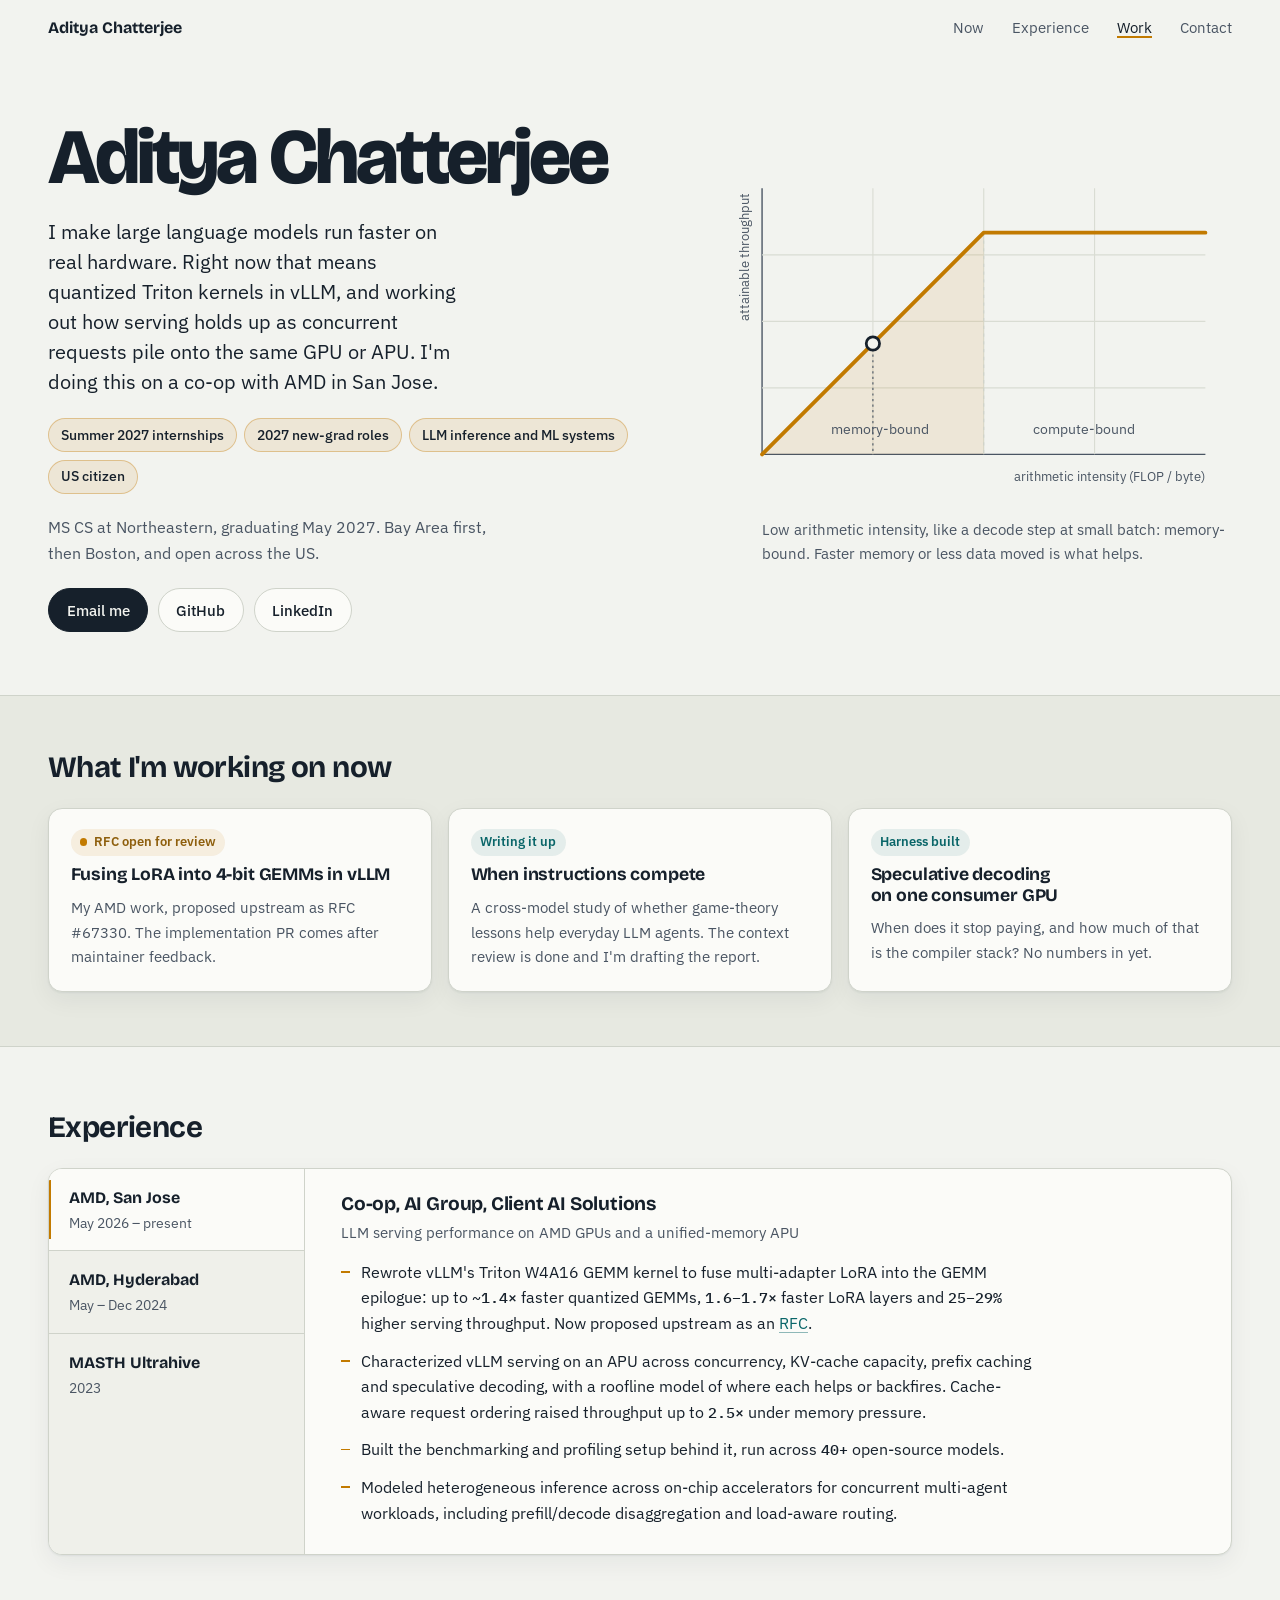
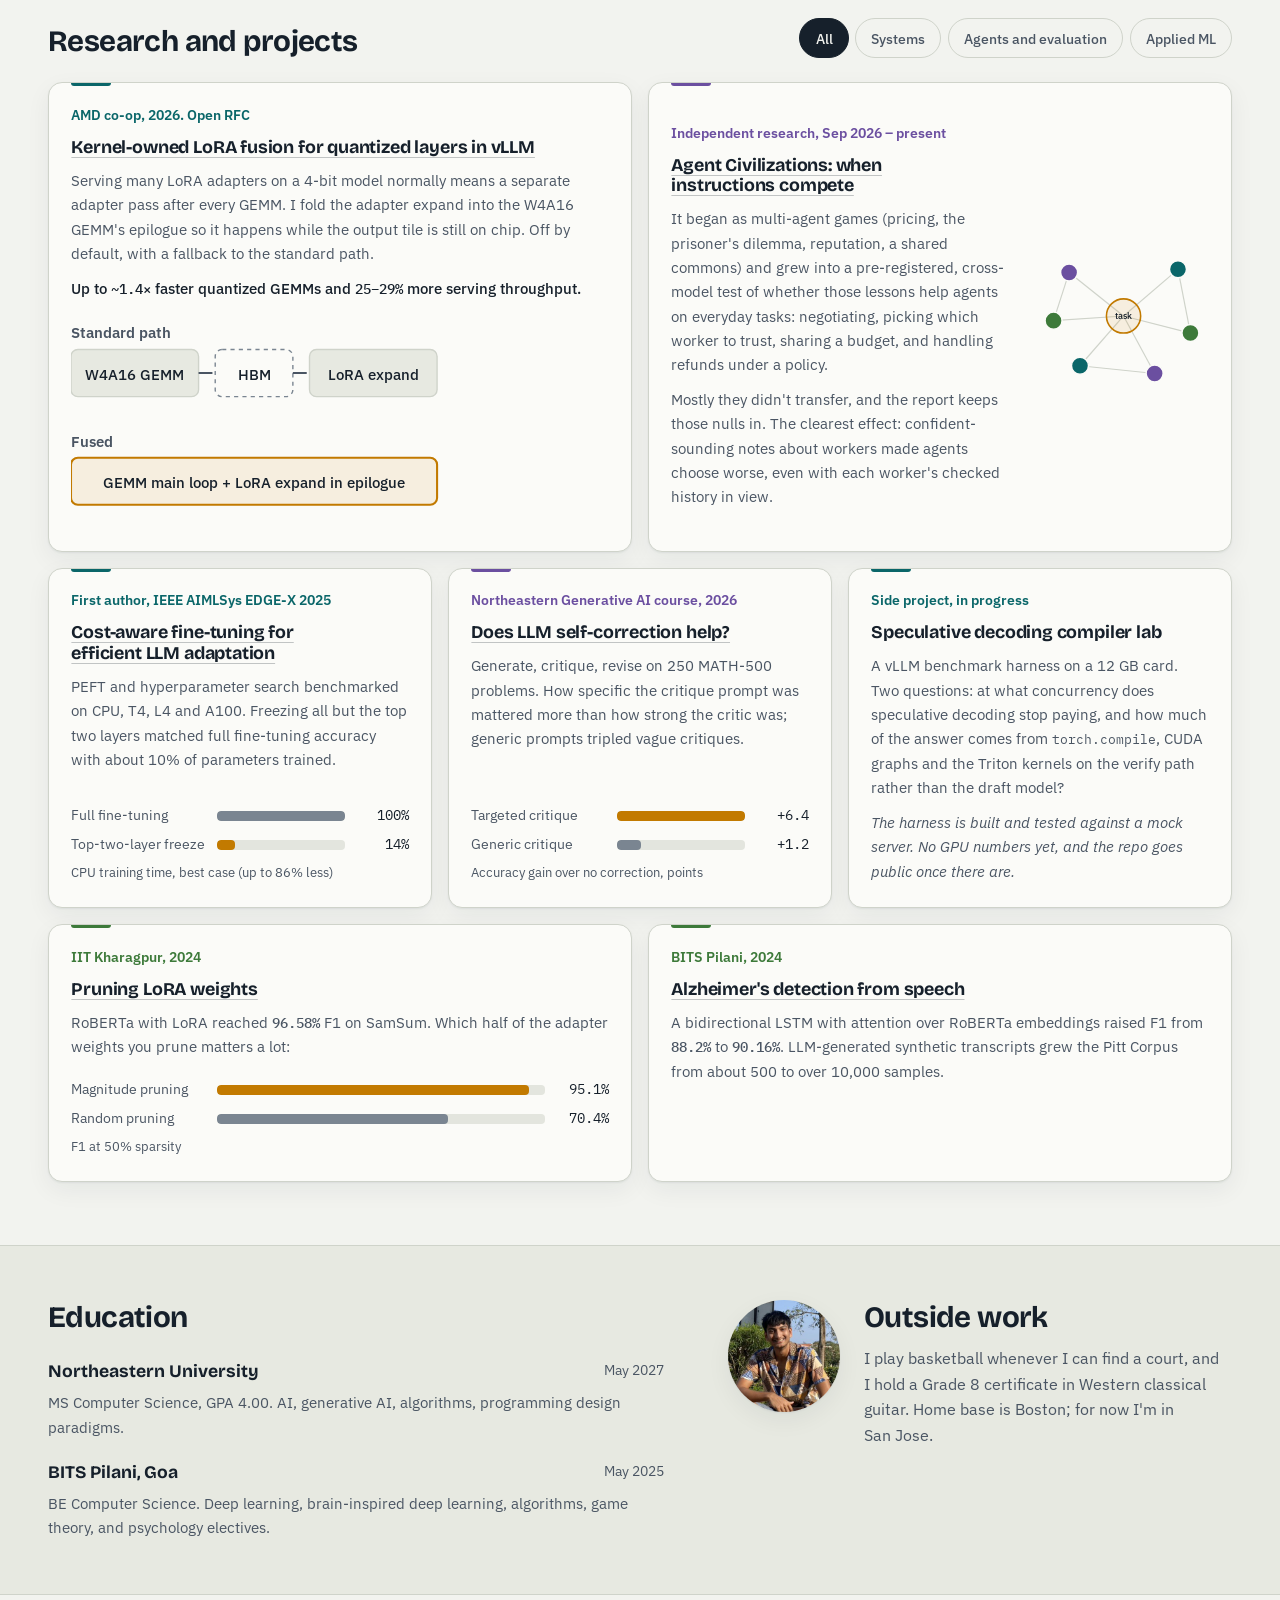
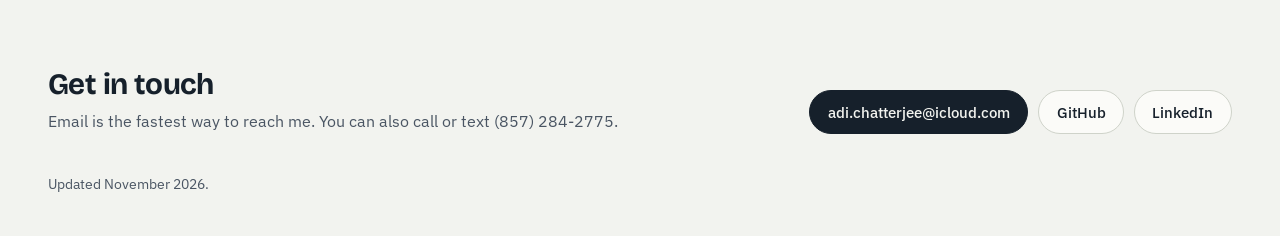
==== commit 5d89478e: "Hero: lead with serving under concurrent load Co-Authored-By: Claude Opus 5.5 <noreply@anthropic.com" ====
--- a/docs/index.html
+++ b/docs/index.html
@@ -36,7 +36,7 @@
     <section class="hero wrap" id="top" aria-labelledby="hero-title">
       <div class="hero-text">
         <h1 id="hero-title">Aditya Chatterjee</h1>
-        <p class="lede">I make large language models run faster on real hardware. Right now that means quantized Triton kernels and cache-aware scheduling in vLLM, on a co-op with AMD in San Jose.</p>
+        <p class="lede">I make large language models run faster on real hardware. Right now that means quantized Triton kernels in vLLM, and working out how serving holds up as concurrent requests pile onto the same GPU or APU. I'm doing this on a co-op with AMD in San Jose.</p>
         <ul class="chips" aria-label="What I'm looking for">
           <li>Summer 2027 internships</li>
           <li>2027 new-grad roles</li>
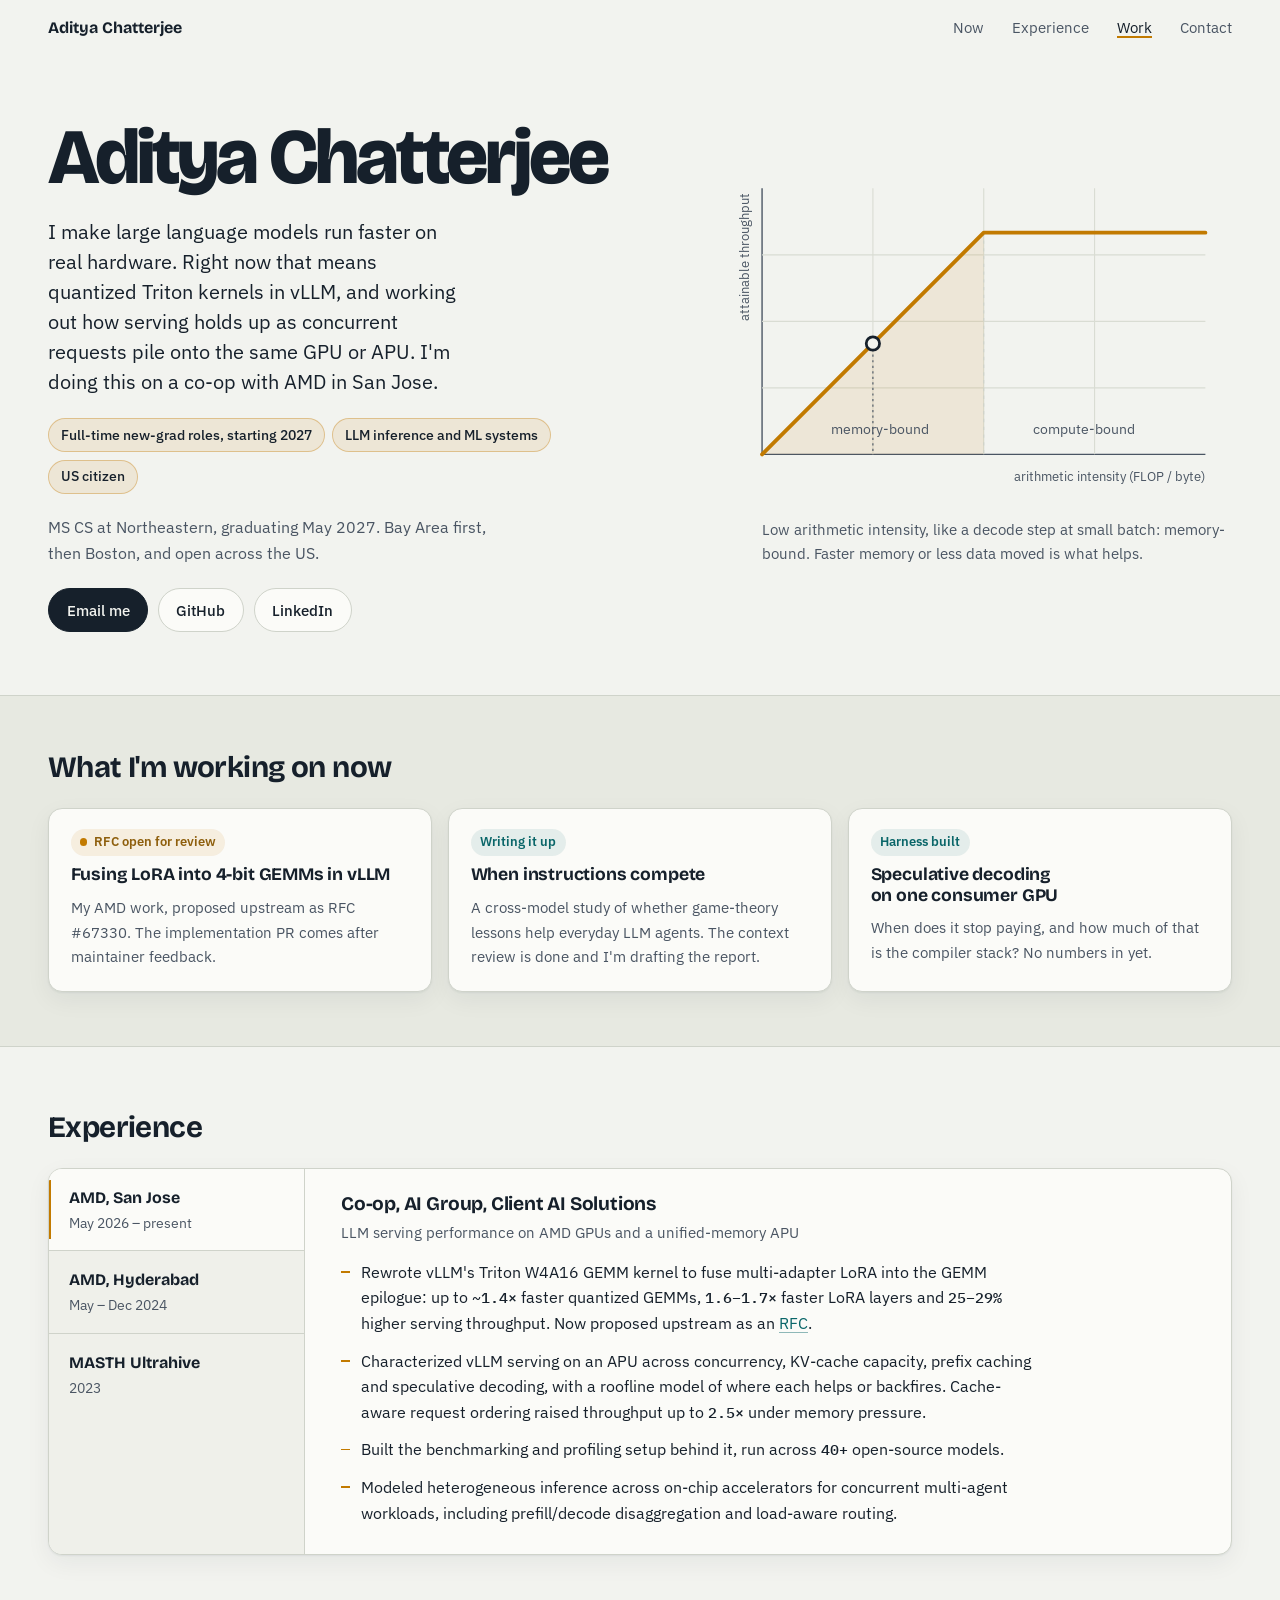
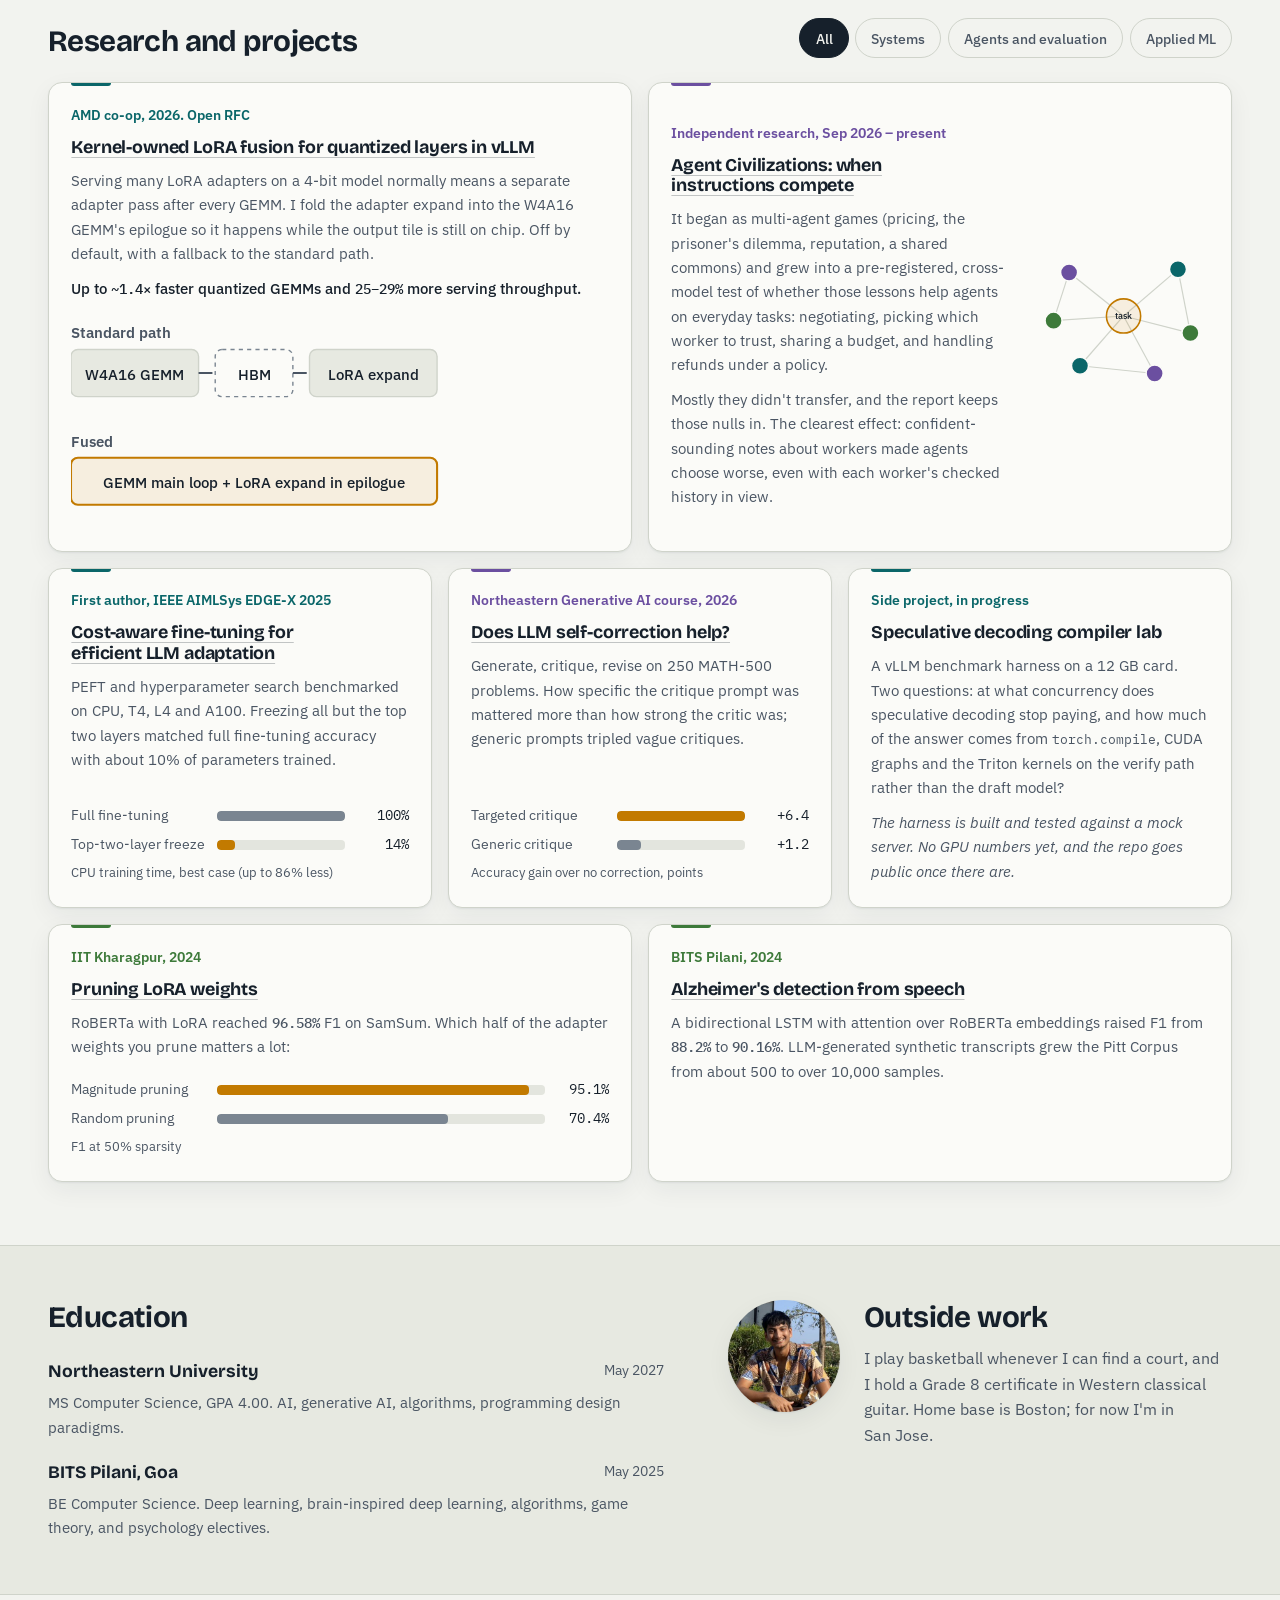
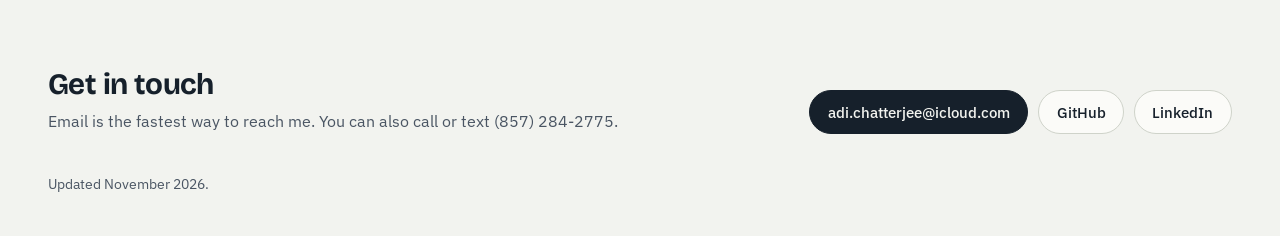
==== commit 9e788f1a: "Hero: full-time new-grad roles only, no internships Co-Authored-By: Claude Opus 5.5 <noreply@anthrop" ====
--- a/docs/index.html
+++ b/docs/index.html
@@ -38,8 +38,7 @@
         <h1 id="hero-title">Aditya Chatterjee</h1>
         <p class="lede">I make large language models run faster on real hardware. Right now that means quantized Triton kernels in vLLM, and working out how serving holds up as concurrent requests pile onto the same GPU or APU. I'm doing this on a co-op with AMD in San Jose.</p>
         <ul class="chips" aria-label="What I'm looking for">
-          <li>Summer 2027 internships</li>
-          <li>2027 new-grad roles</li>
+          <li>Full-time new-grad roles, starting 2027</li>
           <li>LLM inference and ML systems</li>
           <li>US citizen</li>
         </ul>
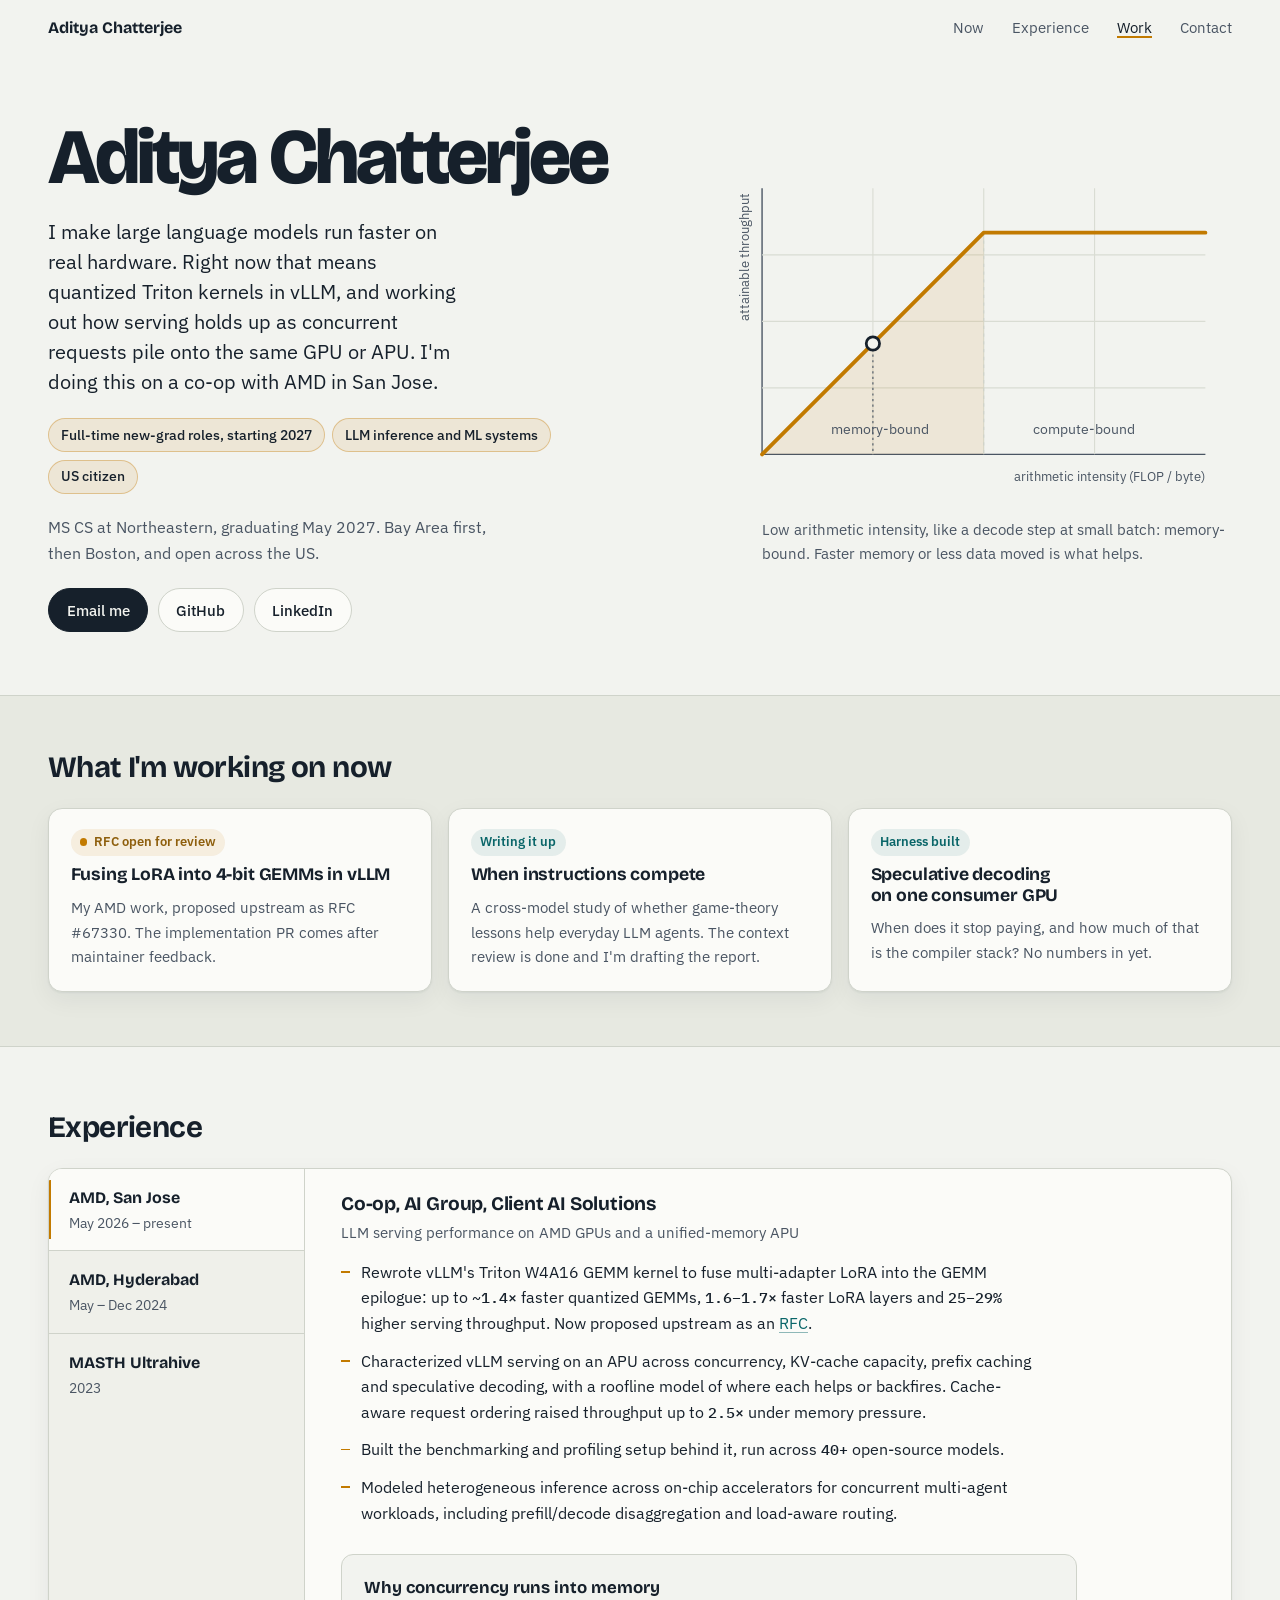
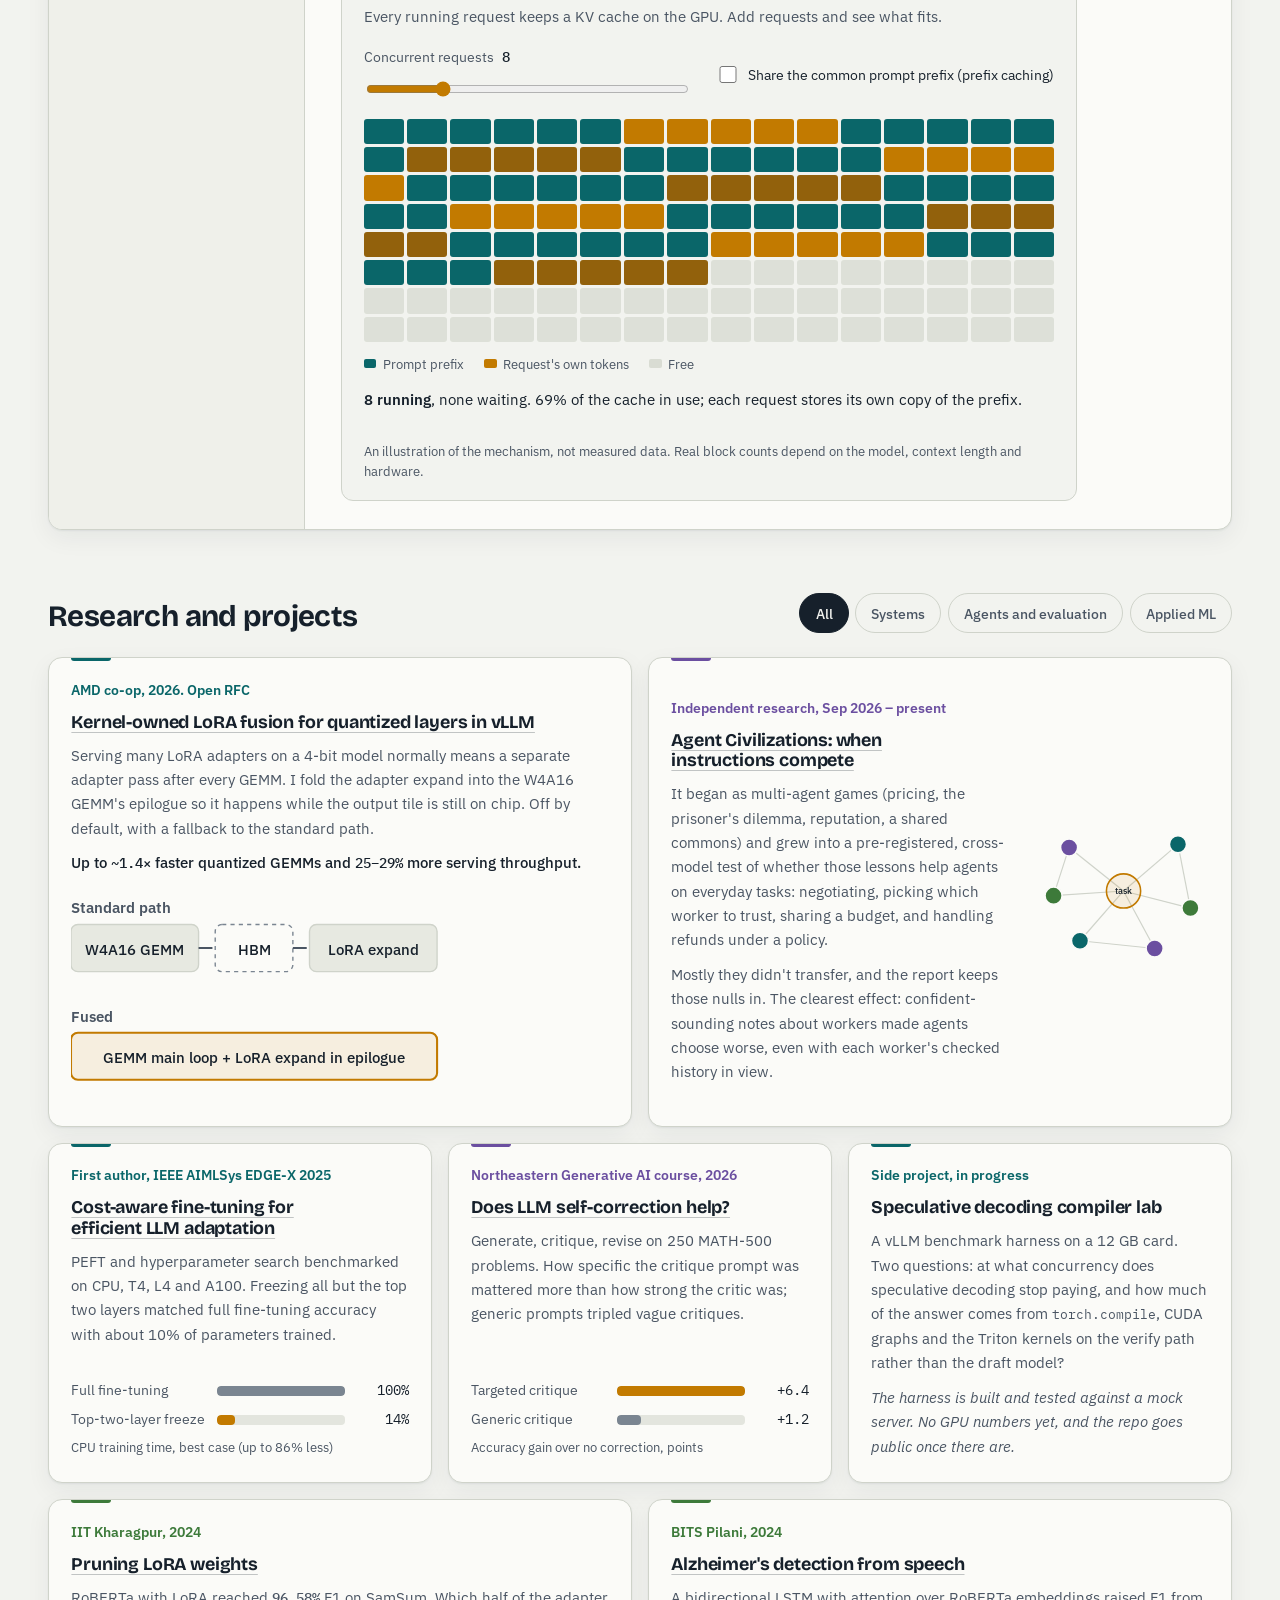
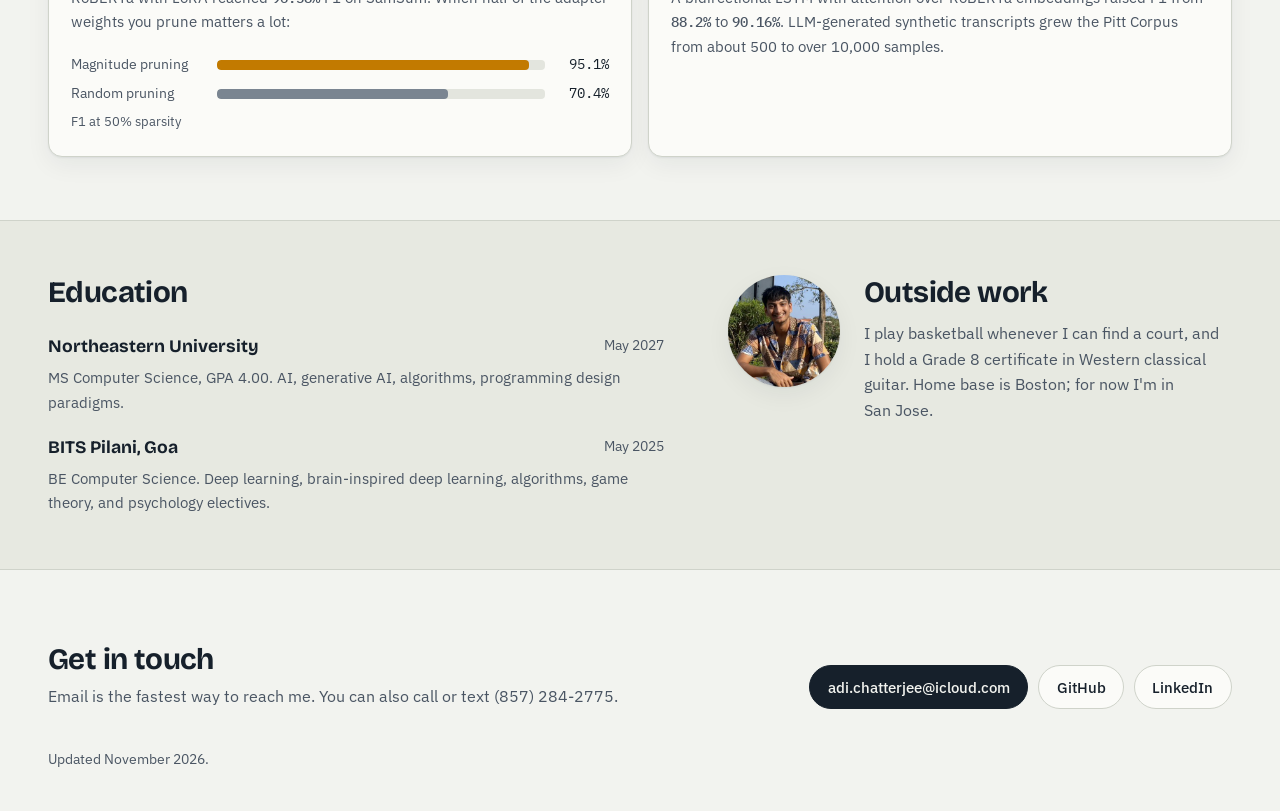
==== commit 6a2beefa: "Add interactive KV-cache-under-concurrency figure to the AMD 2026 tab Co-Authored-By: Claude Opus 5." ====
--- a/docs/index.html
+++ b/docs/index.html
@@ -132,6 +132,32 @@
             <li>Built the benchmarking and profiling setup behind it, run across <span class="num">40+</span> open-source models.</li>
             <li>Modeled heterogeneous inference across on-chip accelerators for concurrent multi-agent workloads, including prefill/decode disaggregation and load-aware routing.</li>
           </ul>
+
+          <figure class="kv" id="kv" aria-labelledby="kv-title">
+            <div class="kv-head">
+              <h4 id="kv-title">Why concurrency runs into memory</h4>
+              <p class="kv-sub">Every running request keeps a KV cache on the GPU. Add requests and see what fits.</p>
+            </div>
+            <div class="kv-controls">
+              <label class="kv-slider">
+                <span>Concurrent requests <output id="kv-n-out" for="kv-n">8</output></span>
+                <input type="range" id="kv-n" min="1" max="32" value="8">
+              </label>
+              <label class="kv-toggle">
+                <input type="checkbox" id="kv-prefix">
+                <span>Share the common prompt prefix (prefix caching)</span>
+              </label>
+            </div>
+            <div class="kv-grid" id="kv-grid" role="img" aria-label="GPU memory blocks for the KV cache"></div>
+            <div class="kv-legend" aria-hidden="true">
+              <span><i class="sw sw-prefix"></i>Prompt prefix</span>
+              <span><i class="sw sw-req"></i>Request's own tokens</span>
+              <span><i class="sw sw-free"></i>Free</span>
+            </div>
+            <p class="kv-readout" id="kv-readout" aria-live="polite"></p>
+            <p class="kv-queue" id="kv-queue" aria-hidden="true"></p>
+            <figcaption>An illustration of the mechanism, not measured data. Real block counts depend on the model, context length and hardware.</figcaption>
+          </figure>
         </div>
 
         <div class="tabpanel" role="tabpanel" id="panel-amd24" aria-labelledby="tab-amd24" tabindex="0" hidden>
--- a/docs/styles.css
+++ b/docs/styles.css
@@ -360,3 +360,29 @@
   body { background: #fff; color: #000; }
   .tabpanel[hidden] { display: block; }
 }
+
+/* ---------- KV cache figure ---------- */
+.kv { margin: 1.75rem 0 0; padding: 1.25rem 1.35rem 1.1rem; border: 1px solid var(--rule); border-radius: 12px; background: var(--paper); max-width: 46rem; }
+.kv-head h4 { font-family: var(--display); font-size: 1.05rem; margin: 0; }
+.kv-sub { color: var(--ink-2); font-size: 0.92rem; margin-top: 0.2rem; }
+.kv-controls { display: flex; flex-wrap: wrap; align-items: center; gap: 0.75rem 1.75rem; margin: 1rem 0 0.9rem; }
+.kv-slider { display: grid; gap: 0.3rem; font-size: 0.9rem; color: var(--ink-2); min-width: 15rem; flex: 1 1 15rem; }
+.kv-slider output { font-family: var(--mono); color: var(--ink); font-weight: 500; margin-left: 0.35rem; }
+.kv-slider input { accent-color: var(--roof); width: 100%; min-height: 1.75rem; }
+.kv-toggle { display: flex; align-items: center; gap: 0.55rem; font-size: 0.9rem; cursor: pointer; min-height: 2.75rem; }
+.kv-toggle input { accent-color: var(--link); width: 1.1rem; height: 1.1rem; }
+.kv-grid { display: grid; grid-template-columns: repeat(16, minmax(0, 1fr)); gap: 3px; }
+.kv-grid i { aspect-ratio: 1.6; border-radius: 3px; background: color-mix(in srgb, var(--grid) 80%, transparent); transition: background-color 220ms var(--ease-out); }
+.kv-grid i.p { background: var(--link); }
+.kv-grid i.r { background: var(--roof); }
+.kv-grid i.r.alt { background: color-mix(in srgb, var(--roof) 72%, var(--ink)); }
+.kv-legend { display: flex; flex-wrap: wrap; gap: 0.4rem 1.25rem; margin-top: 0.75rem; font-size: 0.82rem; color: var(--ink-2); }
+.kv-legend .sw { display: inline-block; width: 0.8rem; height: 0.55rem; border-radius: 2px; margin-right: 0.4rem; vertical-align: 0.05em; }
+.sw-prefix { background: var(--link); } .sw-req { background: var(--roof); } .sw-free { background: var(--grid); }
+.kv-readout { margin-top: 0.75rem; font-size: 0.95rem; }
+.kv-readout strong { font-weight: 600; }
+.kv-queue { display: flex; flex-wrap: wrap; gap: 4px; margin-top: 0.4rem; min-height: 0.75rem; }
+.kv-queue span { width: 0.75rem; height: 0.75rem; border-radius: 50%; border: 1.5px dashed var(--bar-base); }
+.kv figcaption { font-size: 0.8rem; color: var(--ink-2); margin-top: 0.75rem; }
+@media (prefers-reduced-motion: reduce) { .kv-grid i { transition: none; } }
+@media (max-width: 620px) { .kv-grid { grid-template-columns: repeat(12, minmax(0, 1fr)); } .kv { padding: 1rem; } }
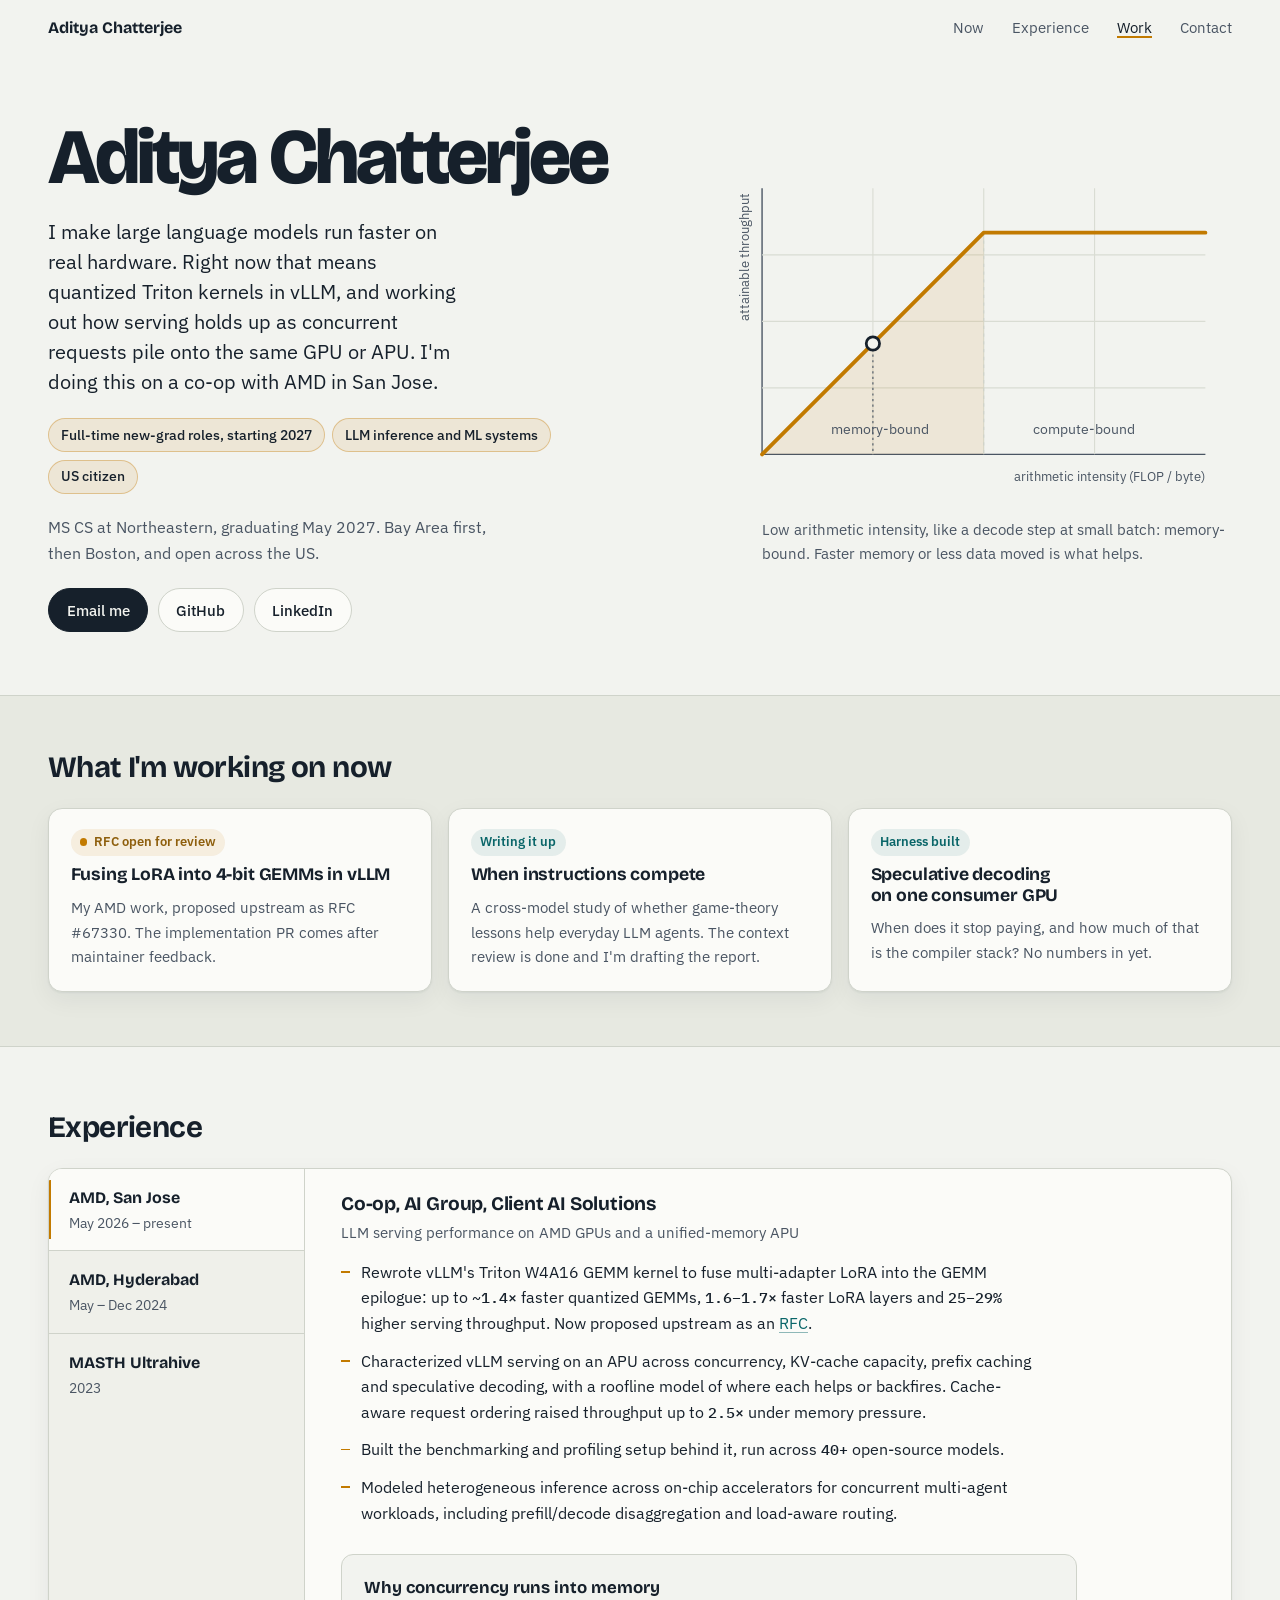
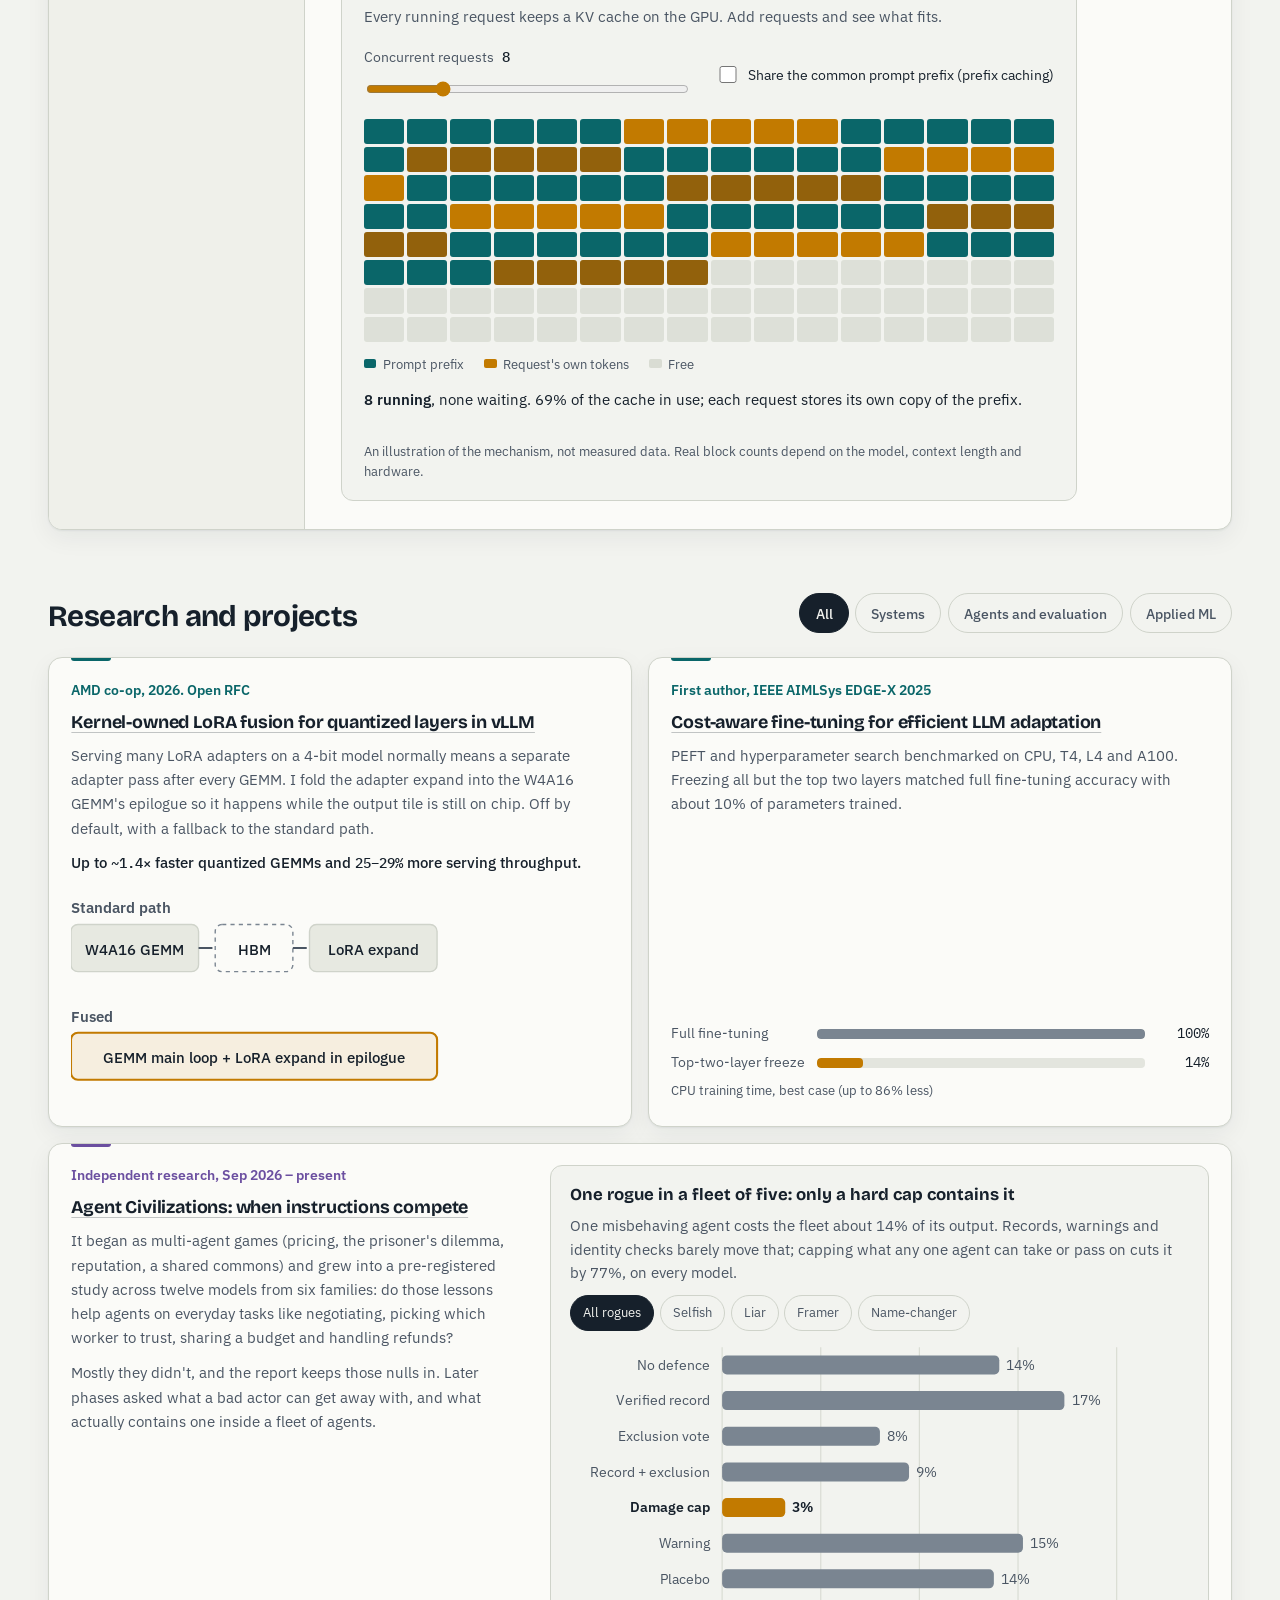
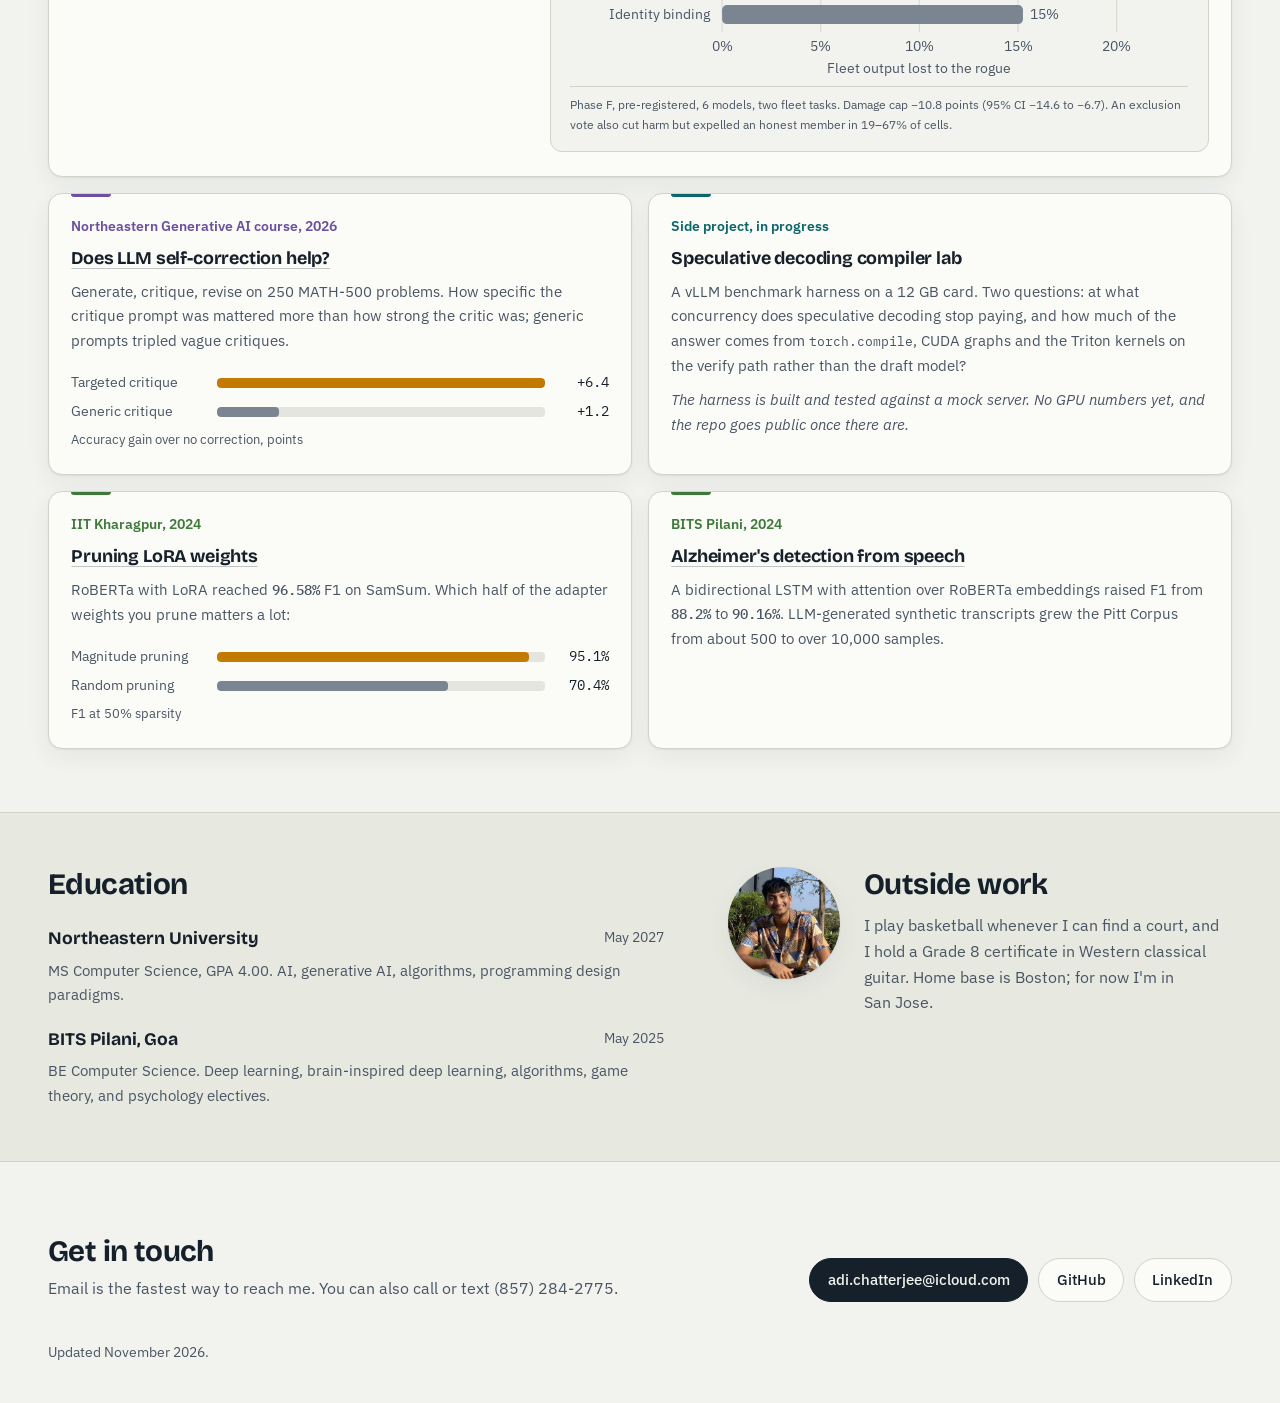
==== commit c7d63fc6: "Agent Civilizations: full-width card with the Phase F fleet-defence figure Co-Authored-By: Claude Op" ====
--- a/docs/index.html
+++ b/docs/index.html
@@ -215,31 +215,8 @@
         </article>
 
         <!-- Agent Civ -->
-        <article class="tile tile-wide tile-split tile-agents" id="w-civ" data-cat="agents">
-          <div class="tile-text">
-            <p class="tile-kind">Independent research, Sep 2026 – present</p>
-            <h3><a href="https://github.com/ApriCuz54/agent-civ-lab">Agent Civilizations: when instructions compete</a></h3>
-            <p>It began as multi-agent games (pricing, the prisoner's dilemma, reputation, a shared commons) and grew into a pre-registered, cross-model test of whether those lessons help agents on everyday tasks: negotiating, picking which worker to trust, sharing a budget, and handling refunds under a policy.</p>
-            <p>Mostly they didn't transfer, and the report keeps those nulls in. The clearest effect: confident-sounding notes about workers made agents choose worse, even with each worker's checked history in view.</p>
-          </div>
-          <svg class="diagram diagram-net" viewBox="0 0 220 180" role="img" aria-label="Illustration of several models from different families playing the same games and tasks.">
-            <g class="n-edges">
-              <line x1="110" y1="90" x2="40" y2="34"/><line x1="110" y1="90" x2="180" y2="30"/>
-              <line x1="110" y1="90" x2="196" y2="112"/><line x1="110" y1="90" x2="150" y2="164"/>
-              <line x1="110" y1="90" x2="54" y2="154"/><line x1="110" y1="90" x2="20" y2="96"/>
-              <line x1="40" y1="34" x2="20" y2="96"/><line x1="180" y1="30" x2="196" y2="112"/>
-              <line x1="150" y1="164" x2="54" y2="154"/>
-            </g>
-            <circle class="n-hub" cx="110" cy="90" r="22"/>
-            <text class="d-txt" x="110" y="94" text-anchor="middle">task</text>
-            <circle class="n a" cx="40" cy="34" r="11"/><circle class="n b" cx="180" cy="30" r="11"/>
-            <circle class="n c" cx="196" cy="112" r="11"/><circle class="n a" cx="150" cy="164" r="11"/>
-            <circle class="n b" cx="54" cy="154" r="11"/><circle class="n c" cx="20" cy="96" r="11"/>
-          </svg>
-        </article>
-
         <!-- Paper -->
-        <article class="tile tile-systems" data-cat="systems">
+        <article class="tile tile-half tile-systems" data-cat="systems">
           <p class="tile-kind">First author, IEEE AIMLSys EDGE-X 2025</p>
           <h3><a href="https://ieeexplore.ieee.org/abstract/document/11330803">Cost-aware fine-tuning for efficient LLM adaptation</a></h3>
           <p>PEFT and hyperparameter search benchmarked on CPU, T4, L4 and A100. Freezing all but the top two layers matched full fine-tuning accuracy with about 10% of parameters trained.</p>
@@ -250,8 +227,32 @@
           </figure>
         </article>
 
+        <article class="tile tile-full civ-v tile-agents" id="w-civ" data-cat="agents">
+          <div class="tile-text">
+            <p class="tile-kind">Independent research, Sep 2026 – present</p>
+            <h3><a href="https://github.com/ApriCuz54/agent-civ-lab">Agent Civilizations: when instructions compete</a></h3>
+            <p>It began as multi-agent games (pricing, the prisoner's dilemma, reputation, a shared commons) and grew into a pre-registered study across twelve models from six families: do those lessons help agents on everyday tasks like negotiating, picking which worker to trust, sharing a budget and handling refunds?</p>
+            <p>Mostly they didn't, and the report keeps those nulls in. Later phases asked what a bad actor can get away with, and what actually contains one inside a fleet of agents.</p>
+          </div>
+          <div class="civ-fig">
+            <h4>One rogue in a fleet of five: only a hard cap contains it</h4>
+            <p class="take">One misbehaving agent costs the fleet about 14% of its output. Records, warnings and identity checks barely move that; capping what any one agent can take or pass on cuts it by 77%, on every model.</p>
+            <div class="seg" role="group" aria-label="Rogue type">
+              <button aria-pressed="true" data-rogue="all">All rogues</button>
+              <button aria-pressed="false" data-rogue="selfish">Selfish</button>
+              <button aria-pressed="false" data-rogue="liar">Liar</button>
+              <button aria-pressed="false" data-rogue="framer">Framer</button>
+              <button aria-pressed="false" data-rogue="shifter">Name-changer</button>
+            </div>
+            <svg class="chart" data-fig="B" viewBox="0 0 520 280" role="img" aria-label="Share of fleet output lost to one rogue agent under each defence. No defence 14%, damage cap 3%."></svg>
+            <p class="src">Phase F, pre-registered, 6 models, two fleet tasks. Damage cap −10.8 points (95% CI −14.6 to −6.7). An exclusion vote also cut harm but expelled an honest member in 19–67% of cells.</p>
+          </div>
+        </article>
+
+
+
         <!-- Self-correction -->
-        <article class="tile tile-agents" data-cat="agents">
+        <article class="tile tile-half tile-agents" data-cat="agents">
           <p class="tile-kind">Northeastern Generative AI course, 2026</p>
           <h3><a href="https://github.com/ApriCuz54/CS6180-Team10">Does LLM self-correction help?</a></h3>
           <p>Generate, critique, revise on 250 MATH-500 problems. How specific the critique prompt was mattered more than how strong the critic was; generic prompts tripled vague critiques.</p>
@@ -263,7 +264,7 @@
         </article>
 
         <!-- Spec decode -->
-        <article class="tile tile-systems" id="w-spec" data-cat="systems">
+        <article class="tile tile-half tile-systems" id="w-spec" data-cat="systems">
           <p class="tile-kind">Side project, in progress</p>
           <h3>Speculative decoding compiler lab</h3>
           <p>A vLLM benchmark harness on a 12 GB card. Two questions: at what concurrency does speculative decoding stop paying, and how much of the answer comes from <code>torch.compile</code>, CUDA graphs and the Triton kernels on the verify path rather than the draft model?</p>
--- a/docs/styles.css
+++ b/docs/styles.css
@@ -285,11 +285,6 @@
 .d-mem { fill: none; stroke: var(--bar-base); stroke-dasharray: 3 3; }
 .d-hot { fill: var(--roof-fill); stroke: var(--roof); stroke-width: 1.5; }
 .d-arrow { stroke: var(--ink-2); stroke-width: 1.5; fill: none; }
-.diagram-net { max-width: 15rem; align-self: center; }
-.n-edges line { stroke: var(--rule); stroke-width: 1.5; }
-.n-hub { fill: var(--roof-fill); stroke: var(--roof); stroke-width: 2; }
-.n { stroke: var(--card); stroke-width: 2; }
-.n.a { fill: var(--t-agents); } .n.b { fill: var(--t-systems); } .n.c { fill: var(--t-ml); }
 
 /* wide tiles put their diagram beside the text on large screens */
 @media (min-width: 1100px) {
@@ -386,3 +381,22 @@
 .kv figcaption { font-size: 0.8rem; color: var(--ink-2); margin-top: 0.75rem; }
 @media (prefers-reduced-motion: reduce) { .kv-grid i { transition: none; } }
 @media (max-width: 620px) { .kv-grid { grid-template-columns: repeat(12, minmax(0, 1fr)); } .kv { padding: 1rem; } }
+
+/* ---------- Agent Civilizations figure (one rogue in a fleet) ---------- */
+.tile-full { grid-column: 1 / -1; }
+.civ-v { display: grid; grid-template-columns: minmax(0, 0.8fr) minmax(0, 1.2fr); gap: 1.25rem 2.5rem; align-items: start; }
+.civ-v.stack { grid-template-columns: 1fr; }
+.civ-fig { display: grid; gap: 0.6rem; align-content: start; background: var(--paper); border: 1px solid var(--rule); border-radius: 12px; padding: 1.1rem 1.2rem 1rem; min-width: 0; }
+.civ-fig h4 { font-family: var(--display); font-size: 1.05rem; margin: 0; line-height: 1.25; }
+.civ-fig .take { color: var(--ink-2); font-size: 0.92rem; }
+.civ-fig .src { font-size: 0.78rem; color: var(--ink-2); border-top: 1px solid var(--rule); padding-top: 0.55rem; margin-top: 0.2rem; }
+.chart { width: 100%; height: auto; display: block; overflow: visible; }
+.chart text { font-family: var(--body); fill: var(--ink-2); font-size: 12px; }
+.chart .lbl { fill: var(--ink); font-weight: 600; }
+.chart .gl { stroke: var(--grid); stroke-width: 1; }
+.chart .zero { stroke: var(--ink-2); stroke-width: 1.25; }
+.tip { position: fixed; pointer-events: none; z-index: 20; background: var(--ink); color: var(--paper); font-size: 0.82rem; padding: 0.35rem 0.6rem; border-radius: 6px; opacity: 0; transition: opacity 120ms; max-width: 16rem; }
+.seg { display: inline-flex; flex-wrap: wrap; gap: 0.35rem; }
+.seg button { font: inherit; font-size: 0.82rem; min-height: 2.25rem; padding: 0 0.75rem; border-radius: 999px; border: 1px solid var(--rule); background: transparent; color: var(--ink-2); cursor: pointer; }
+.seg button[aria-pressed="true"] { background: var(--ink); color: var(--paper); border-color: var(--ink); }
+@media (max-width: 1000px) { .civ-v { grid-template-columns: 1fr; } }
